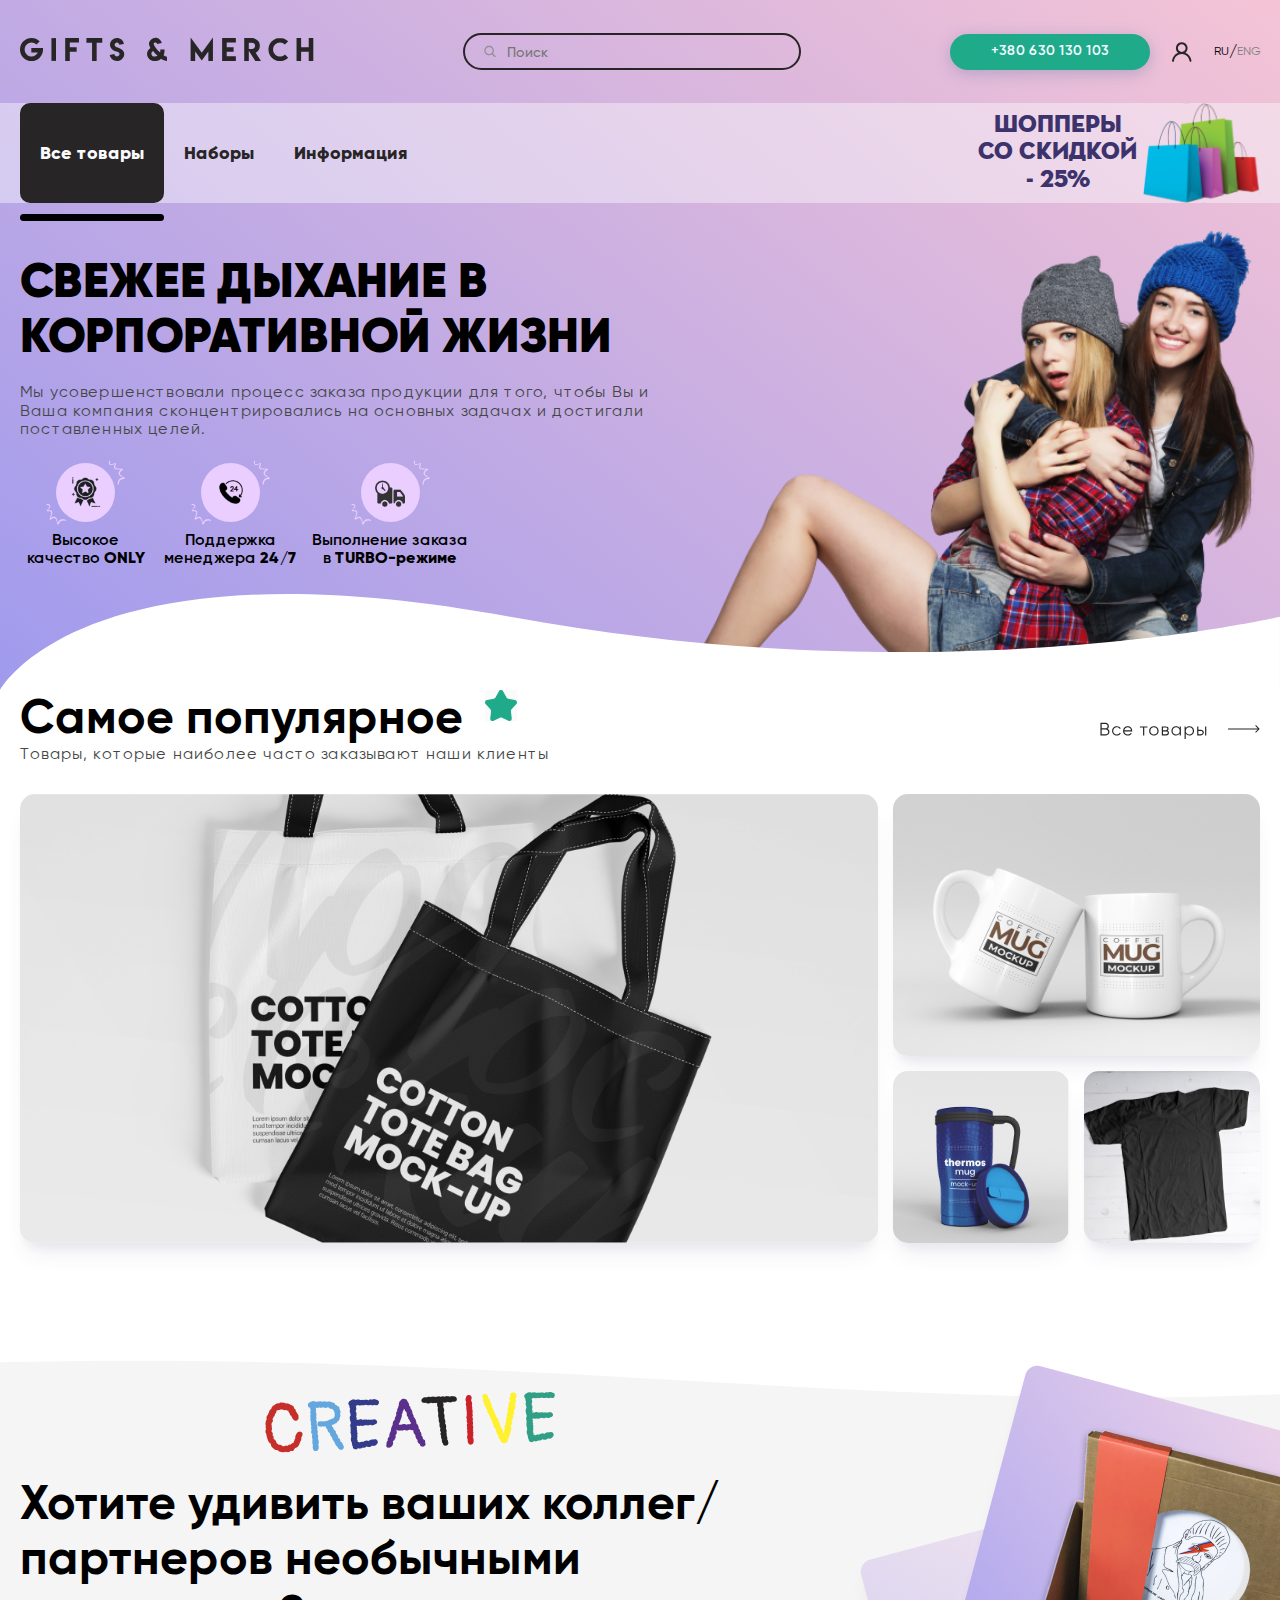
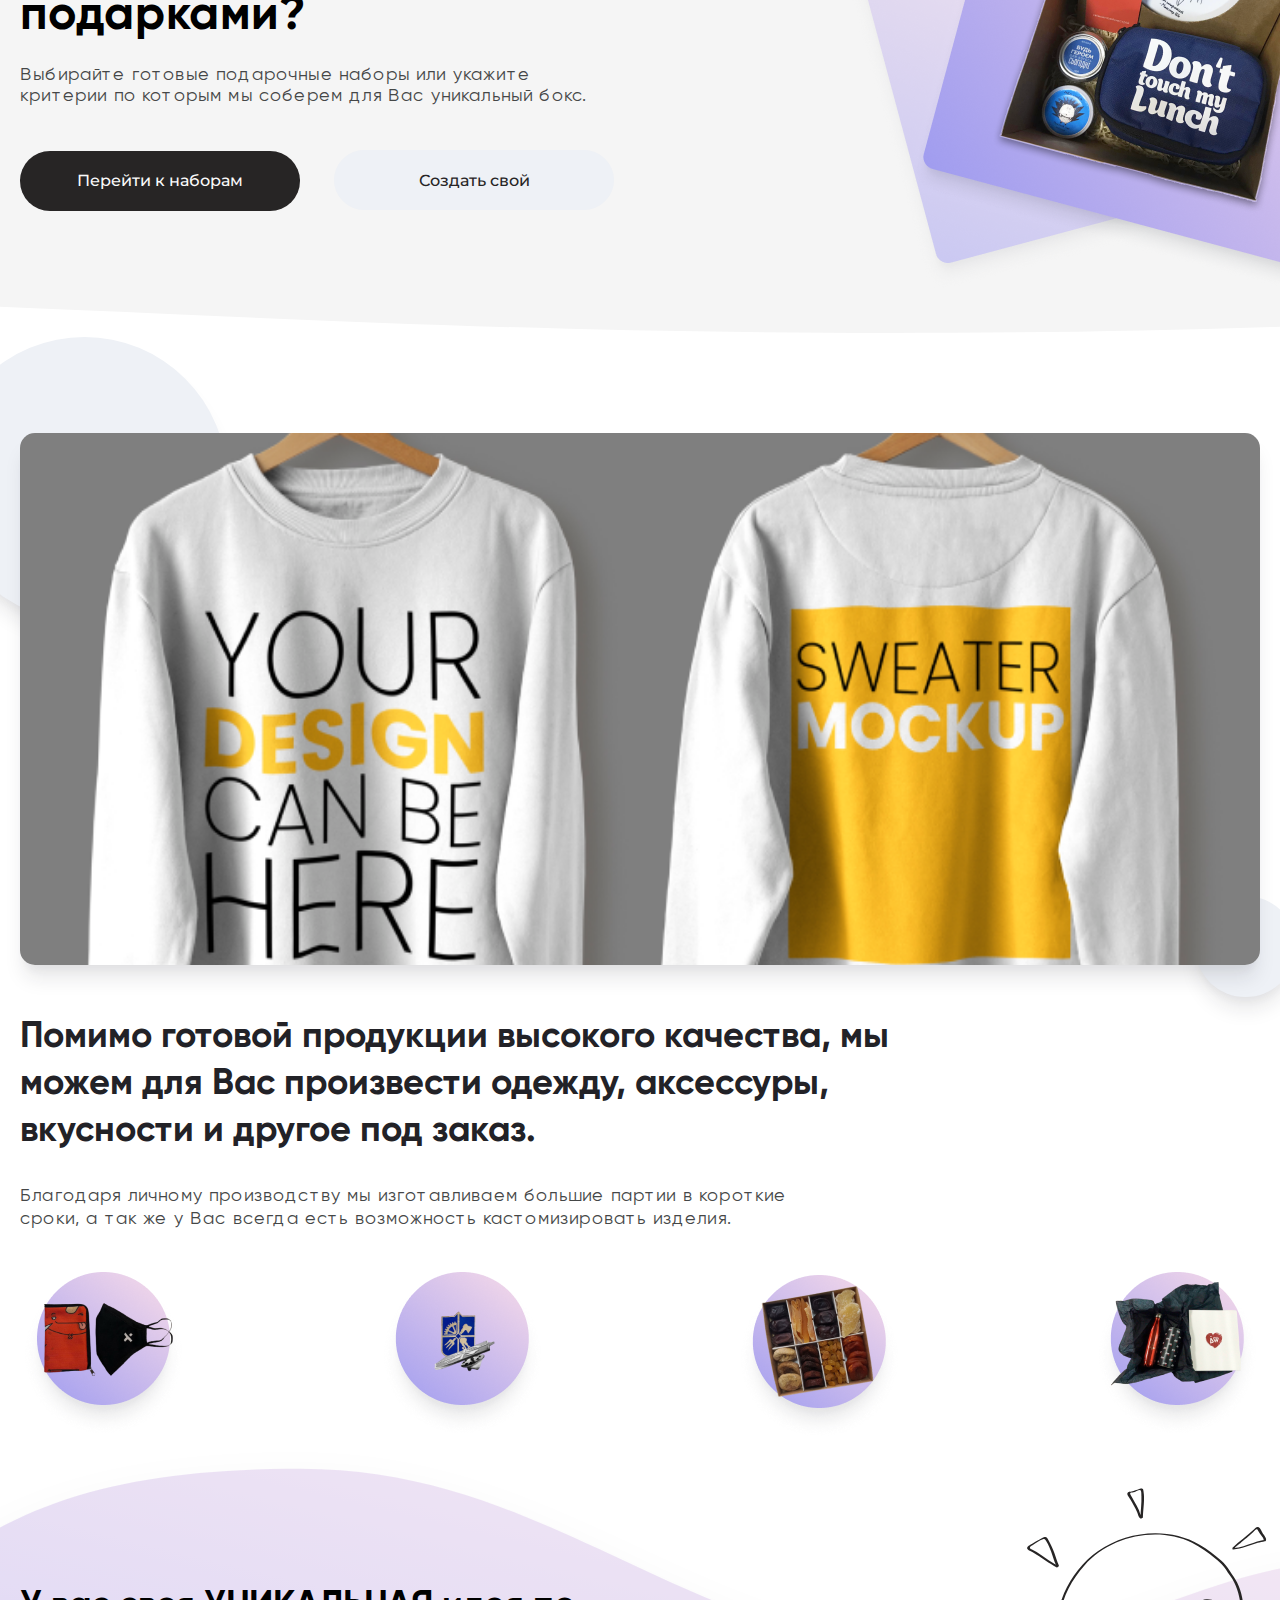
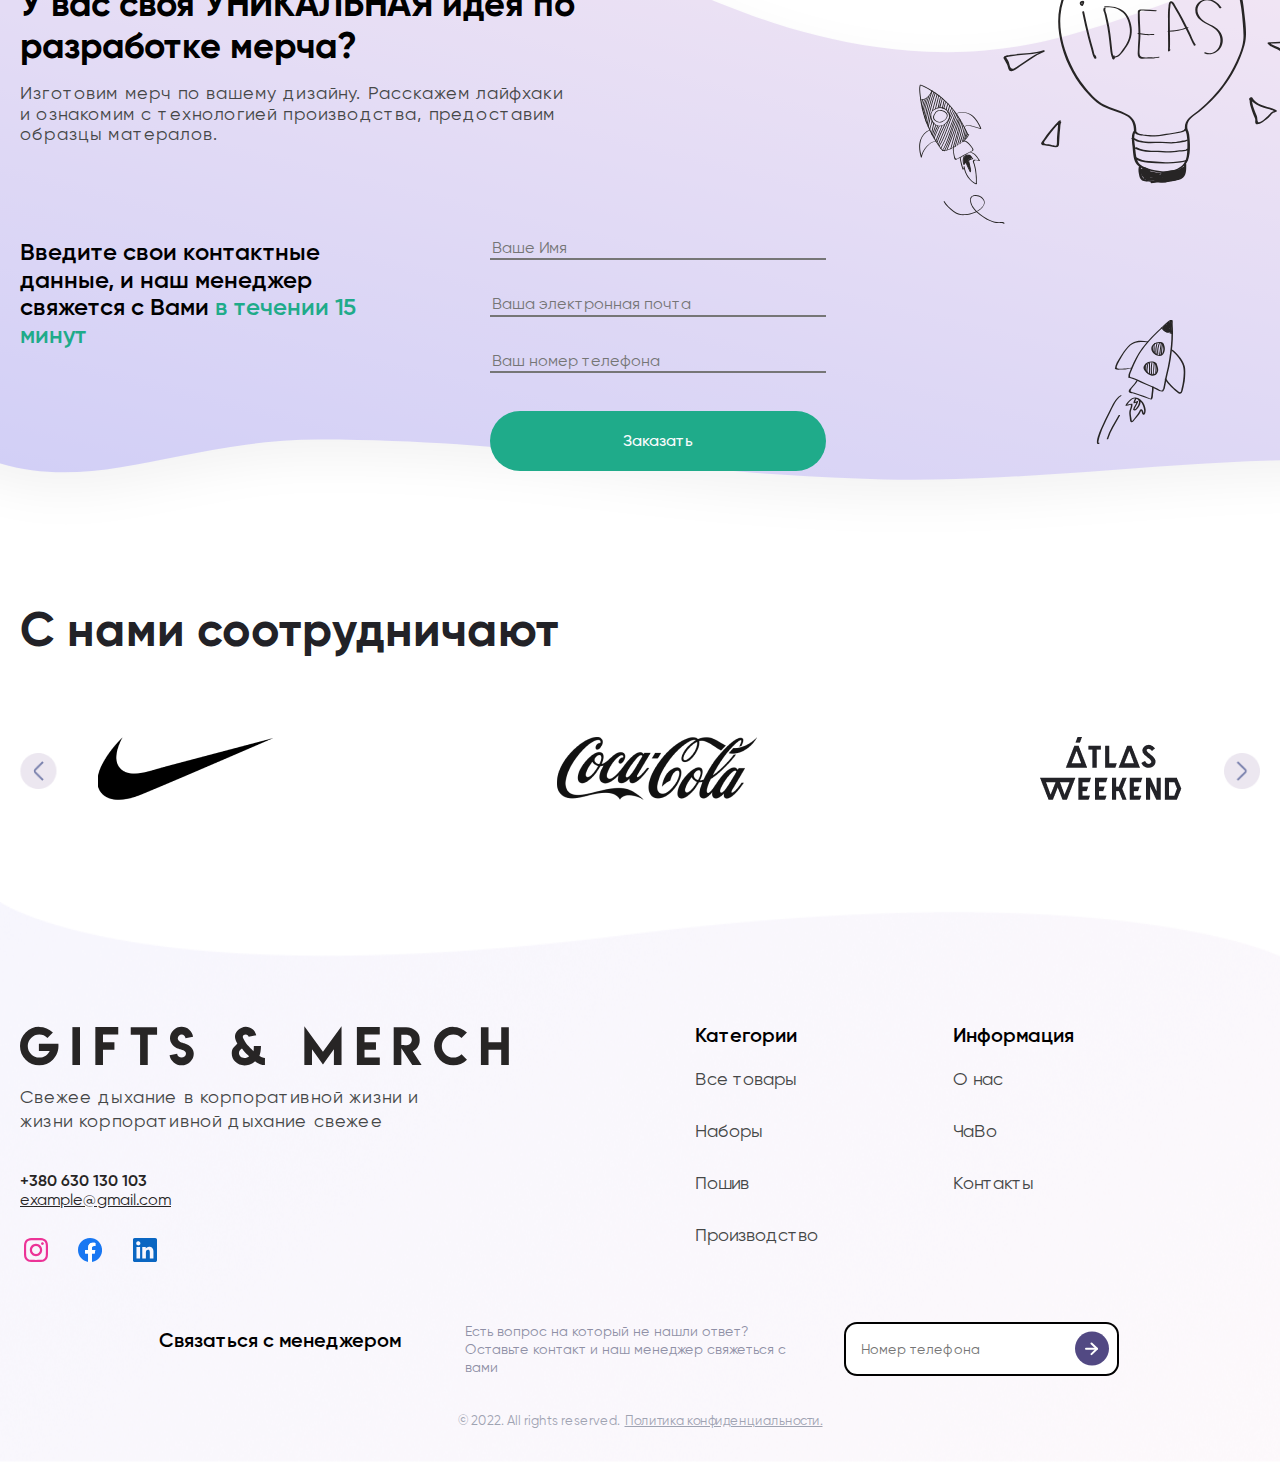
==== index.html @ a80c86fd "ended html/css" ====
<!DOCTYPE html>
<html lang="ru">
<head>
  <meta charset="UTF-8">
  <meta name="viewport" content="width=device-width, initial-scale=1.0">
  <title>Gifts & Merch</title>
  <link rel="stylesheet" href="./css/vendor/normalize.css">
  <link rel="stylesheet" href="./css/fonts.css">
  <link rel="stylesheet" href="./css/main.css">
</head>
<body>

  <header class="main-header main-header--higher">

    <div class="main-header__menu menu main-container">

      <a class="menu__logo" href="index.html">
        <picture>
          <source srcset="./images/logo/logo1000px.svg" media="(max-width:1500px)">
          <img src="./images/logo/logo.svg" alt="логотип нашего магазина">
        </picture>
      </a>

      <input class="menu__search-bar" type="text" placeholder="Поиск">



      <a class="menu__phone-number" href="tel:+380630130103">+380 630 130 103</a>

      <button class="menu__btn menu__btn--profile" type="button">
        <img src="./images/icons/user.svg" alt="иконка входа в личный кабинет">
      </button>

      <div class="menu__lang">
        <button class="menu__btn menu__btn--active" type="button">RU</button>
        <span>/</span>
        <button class="menu__btn" type="button">ENG</button>
      </div>

      <button class="menu__burger" id="open-burger" type="button"></button>

    </div>


    <div class="main-header__string  string">

      <div class="string__content main-container ">

        <nav class="main-header__nav ">
          <ul class="main-header__nav-list nav-list">
            <li><a class="nav-list__link">Все товары</a></li>
            <li><a class="nav-list__link" href="sets.html">Наборы</a></li>
            <li><a class="nav-list__link" href="information.html">Информация</a></li>
          </ul>
        </nav>

        <p class="main-header__sale">шопперы со скидкой - 25%</p>

      </div>

    </div>

    <div class="main-container intro ">

      <section class="intro__section">
        <h1 class="intro__title intro__title--big-margin">Свежее дыхание в корпоративной жизни</h1>

        <p class="intro__sub-title">Мы усовершенствовали процесс заказа продукции для того, чтобы Вы и Ваша компания сконцентрировались на основных задачах и достигали поставленных целей.</p>
      </section>

      <ul class="intro__preferences-list">

        <li class="intro__preferences-item">

          <div class="intro__preferences-img"><img src="/images/icons/quality.png" alt=""></div>

          <p class="intro__preferences-text">Высокое качество <b>ONLY</b></p>

        </li>

        <li class="intro__preferences-item">

          <div class="intro__preferences-img"><img src="/images/icons/24hours.png" alt=""></div>

          <p class="intro__preferences-text">Поддержка менеджера <b>24/7</b></p>

        </li>

        <li class="intro__preferences-item">

          <div class="intro__preferences-img"><img src="/images/icons/delivery.png" alt=""></div>

          <p class="intro__preferences-text">Выполнение заказа в <b>TURBO-режиме</b></p>

        </li>

      </ul>

    </div>

    <img class="intro-content__image1 intro-content__image1--right" src="/images/main_img/descktop-index-girls.svg" alt="">

    <img src="/images/backgrounds/wave.svg" alt="" class="intro__wave intro__wave--higher">



  </header>

  <main class="main">

    <div class="main-container side-cart">
      <div class="side-cart__container">
        <button class="side-cart__btn" type="button" aria-label="Открыть корзину">
          <span class="side-cart__bg"></span>
          <span class="side-cart__count">3</span>
        </button>
        <span class="side-cart__sum">$375</span>
      </div>
    </div>

    <section class="main-container main__cards cards cards--index">

      <a class="cards__link" href="sets.html"><img src="/images/backgrounds/btndesctop-arrow-index.svg" alt=""></a>
      <h2 class="cards__subtitle cards__subtitle--star">Самое популярное</h2>
      <p class="cards__text intro__sub-title">Товары, которые наиболее часто заказывают наши клиенты</p>

      <ul class="cards__popular popular">

        <li class="popular__item ">

          <a href="sets.html"><img class="popular__img" src="/images/main_img/shopper-card-index.png" alt=""></a>

        </li>

        <li class="popular__item ">

          <a href="sets.html"><img class="popular__img" src="/images/main_img/mug-card-index.png" alt=""></a>

        </li>

        <li class="popular__item ">

          <a href="sets.html"><img class="popular__img" src="/images/main_img/thermos-card-index.png" alt=""></a>

        </li>

        <li class="popular__item ">

          <a href="sets.html"><img class="popular__img" src="/images/main_img/t-shirt-card-index.png" alt=""></a>

        </li>

      </ul>

    </section>


    <div class="main__form-block ">
      <div class="main-container form-block">
        <div class="form-block__contact-us">

          <img class="form-block__title" src="/images/main_img/Pangolin.png" alt="">
          <h2 class="form-block__subtitle">Хотите удивить ваших коллег/партнеров необычными подарками?</h2>
          <p class="form-block__text">Выбирайте готовые подарочные наборы или укажите критерии по которым мы соберем для Вас уникальный бокс.</p>

          <div class="form-block__btns">
            <a href="sets.html" class="form-block__btn form-block__btn--black" type="button">Перейти к наборам</a>
            <a href="sets.html" class="form-block__btn form-block__btn--white" type="button">Создать свой</a>
          </div>

        </div>

        <div class="form-block__picture">

          <picture class="form-block__img form-block__img--less-top">

            <source srcset="/images/main_img/Photo768px.png" media="(max-width:767px)">
            <source srcset="/images/main_img/Photo1000px.png" media="(max-width:999px)">
            <source srcset="/images/main_img/Photo1500px.png" media="(max-width:1499px)">
            <img src="/images/main_img/Photodesctop.png" alt="">

          </picture>

        </div>
      </div>
    </div>

    <div class="main-container main__options options">

      <div class="options__img-container">
      </div>

      <section class="options__section">

        <h3 class="options__title">Помимо готовой продукции высокого качества, мы можем для Вас произвести одежду, аксессуры, вкусности и другое под заказ.</h3>
        <p class="options__text">Благодаря личному производству мы изготавливаем большие партии в короткие сроки, а так же у Вас всегда есть возможность кастомизировать изделия.</p>

        <ul class="options__list">

          <li class="options__item"><img src="/images/main_img/1sticker-1.png" alt=""></li>
          <li class="options__item"><img src="/images/main_img/2sticker-2.png" alt=""></li>
          <li class="options__item"><img src="/images/main_img/3sticker-3.png" alt=""></li>
          <li class="options__item"><img src="/images/main_img/4sticker-4.png" alt=""></li>

        </ul>

      </section>

    </div>

    <div class="main__form-block main__form-block--gradient">

      <div class="main-container form-block form-block--no-padding">

        <img class="from-block__decor-img from-block__bulb" src="/images/main_img/lamp.svg" alt="">
        <img class="from-block__decor-img from-block__rocket1" src="/images/main_img/rocket 1.svg" alt="">
        <img class="from-block__decor-img from-block__rocket2" src="/images/main_img/rocket 2.svg" alt="">
        <img class="from-block__decor-img from-block__spiral" src="/images/main_img/curve.svg" alt="">

        <div class="form-block__contact-us form-block__contact-us--margin-top">

          <h2 class="form-block__subtitle form-block__subtitle--less-fontsize">У вас своя <span>уникальная</span> идея по разработке мерча?</h2>
          <p class="form-block__text form-block__text--less-margin">Изготовим мерч по вашему дизайну. Расскажем лайфхаки и ознакомим с технологией производства, предоставим образцы матералов.</p>

          <form class="form-block__form form form--more-margin" action="" method="post">

            <p class="form__text form__text--width">Введите свои контактные данные, и наш менеджер свяжется с Вами <span class="form__text--green">в течении 15 минут</span></p>

            <div class="form__data form__data--inline">

              <input class="form__input" type="text" placeholder="Ваше Имя">
              <input class="form__input" type="text" placeholder="Ваша электронная почта">
              <input class="form__input" type="text" placeholder="Ваш номер телефона">
              <button class="form__btn form__btn--min-width" type="submit">Заказать</button>

            </div>
          </form>
        </div>
      </div>
    </div>

    <section class="main-container main__brands-section brands-section">

      <h3 class="brands-section__title">С нами соотрудничают</h3>

      <div class="brands-section__block">

        <button class="brands-section__btn" type="button"></button>
        <ul class="brands-section__list">
          <li class="brands-section__item"><img src="/images/logo/Logo_NIKE 1.png" alt=""></li>
          <li class="brands-section__item"><img src="/images/logo/Coca-Cola_logo 1.png" alt=""></li>
          <li class="brands-section__item"><img src="/images/logo/Group 6.png" alt=""></li>
          <li class="brands-section__item"><img src="/images/logo/logo-full-01-1 1.png" alt=""></li>
          <li class="brands-section__item"><img src="/images/logo/logo-white 1.png" alt=""></li>
        </ul>
        <button class="brands-section__btn" type="button"></button>
      </div>
    </section>


  </main>

  <footer class="footer footer--small-margin">

    <div class="main-container footer__main-container">

      <div class="footer__contact">
        <div class="footer-logo">
          <picture class="footer__contact-logo">
            <source srcset="/images/logo/logo-footer320px.svg" media="(max-width:479px)">
            <source srcset="/images/logo/logo-footer768px.svg" media="(max-width:999px)">

            <img src="/images/logo/logo.svg" alt="">
          </picture>

          <p class="footer__contact-text">
            Свежее дыхание в корпоративной жизни и жизни корпоративной дыхание свежее
          </p>
        </div>

        <div class="footer__social">

          <p class="footer__social-contacts">
            <a class="footer__contact-tel" href="tel:+380630130103">+380 630 130 103</a>

            <a class="footer__contact-mail" href="mailto:example@gmail.com?subject=Вопрос&body=Привет">example@gmail.com</a>

          </p>

          <ul class="footer__contact-list">

            <li class="footer__contact-item "><a class="footer__contact-link footer__item--inst" href="#">instagramm</a>
            </li>

            <li class="footer__contact-item ">
              <a class="footer__contact-link footer__item--facebook" href="#">facebook</a>
            </li>

            <li class="footer__contact-item ">
              <a class="footer__contact-link footer__item--linkdn" href="#">linkendn</a>
            </li>

          </ul>

        </div>

      </div>


      <nav class="footer__categories">


        <h3 class="footer__title-nav">Категории</h3>

        <ul class="footer__list-nav">

          <li>
            <a class="footer__link-nav" href="index.html">Все товары</a>
          </li>

          <li>
            <a class="footer__link-nav" href="sets.html">Наборы</a>
          </li>

          <li>
            <a class="footer__link-nav" href="sets.html">Пошив</a>
          </li>

          <li>
            <a class="footer__link-nav" href="sets.html">Производство</a>
          </li>

        </ul>

      </nav>

      <nav class="footer__info">

        <h3 class="footer__title-nav">Информация</h3>

        <ul class="footer__list-nav">

          <li>
            <a class="footer__link-nav" href="information.html">О нас</a>
          </li>

          <li>
            <a class="footer__link-nav" href="information.html#faq">ЧаВо</a>
          </li>

          <li>
            <a class="footer__link-nav" href="information.html#contacts">Контакты</a>
          </li>

        </ul>

      </nav>

      <section class="footer__manager">

        <h3 class="footer__title-nav">Связаться с менеджером</h3>

        <p class="footer__manager-text">Есть вопрос на который не нашли ответ? Оставьте контакт и наш менеджер свяжеться с вами</p>

        <div class="footer__manager-tel">
          <input class="footer__manager-input" type="tel" placeholder="Номер телефона">
          <button class="footer__manager-send" type="submit" value=""></button>
        </div>

      </section>

    </div>

    <div class="main-container footer__politic">
      <p class="footer__politic-text">© 2022. All rights reserved.</p>
      <a class="footer__politic-link" href="">Политика конфиденциальности.</a>
    </div>

  </footer>

  <div class="burger--headen" id="burger-modal">
    <div class="burger__block">
      <div class="burger__header">

        <div class="burger__lang">
          <button class="burger__btn burger__btn--active" type="button">RU</button>
          <span>/</span>
          <button class="burger__btn" type="button">ENG</button>
        </div>

        <button class="burger__btn burger__btn--profile" type="button">
          <img src="./images/icons/user.svg" alt="иконка входа в личный кабинет">
        </button>

        <button class="burger__btn burger__btn--close" type="button" id="close-burger">
          <img src="/images/icons/burger-close.svg" alt="">
        </button>

      </div>


      <ul class="burger__nav-list">
        <li><a class="burger__link">Все товары</a></li>
        <li><a class="burger__link" href="sets.html">Наборы</a></li>
        <li><a class="burger__link" href="information.html">Информация</a></li>
      </ul>


      <div class="burger__contacts">

        <a class="burger__contact-mail" href="mailto:example@gmail.com?subject=Вопрос&body=Привет">example@gmail.com</a>

        <a class="burger__phone-number" href="tel:+380630130103">+380 630 130 103</a>

        <ul class="burger__contact-list">

          <li class="burger__contact-item "><a class="burger__contact-link footer__item--inst" href="#">instagramm</a>
          </li>

          <li class="burger__contact-item ">
            <a class="burger__contact-link footer__item--facebook" href="#">facebook</a>
          </li>

          <li class="burger__contact-item ">
            <a class="burger__contact-link footer__item--linkdn" href="#">linkendn</a>
          </li>

        </ul>
      </div>
    </div>
  </div>

  <div class="card-modal--headen" id="card-modal">

    <div class="card-modal__box">

      <button class="burger__btn card-modal__btn--close" type="button" id="close-card-modal">
        <img src="/images/icons/modal-close.svg" alt="">
      </button>


      <div class="card-modal__main-container">

        <div class="card-modal__images">
          <div class="card-modal__main-img">
            <button class="card-modal__slider --prew" type="button"><img src="/images/icons/next.png" alt=""></button>

            <button class="card-modal__slider --next" type="button"><img src="/images/icons/next.png" alt=""></button>

            <img class="card-modal__big-img" src="/images/main_img/set1.jpg" alt="">
          </div>

          <img class="card-modal__mini-img" src="/images/main_img/set2.jpg" alt="">
          <img class="card-modal__mini-img" src="/images/main_img/set3.jpg" alt="">
          <img class="card-modal__mini-img" src="/images/main_img/set4.jpg" alt="">
        </div>

        <section class="card-modal__info-section">
          <h2 class="card-modal__name">EL003 Elleven Checkpoint-Friendly Compu-Backpack</h2>
          <div class="card-modal__settings">
            <ul class="card-modal__color-list">
              <li class="card-modal__color-item"></li>
              <li class="card-modal__color-item"></li>
              <li class="card-modal__color-item"></li>
            </ul>

            <p class="card-modal__price">Цена $76.43</p>
          </div>
          <p class="card-modal__bio">Lorem ipsum dolor sit amet consectetur adipisicing elit. Iste adipisci provident non, a, quis ipsa laboriosam aliquid labore, ex aut error officiis veniam? Atque voluptas tempore laboriosam, sit voluptates voluptatem!</p>
          <h3 class="card-modal__table-name">Характеристики</h3>
          <table class="card-modal__table">
            <tbody>
              <tr class="card-modal__string">
                <th>Материал</th>
                <td>100% хлопок</td>
              </tr>
              <tr class="card-modal__string">
                <th>Нанесение</th>
                <td>вышивка, термопечать</td>
              </tr>
              <tr class="card-modal__string">
                <th>Торговая марка</th>
                <td>Bears</td>
              </tr>
              <tr class="card-modal__string">
                <th>Плотность, г/м</th>
                <td>150</td>
              </tr>
            </tbody>
          </table>

          <button class="card-modal__btn" type="button">Заказать</button>
        </section>

      </div>
    </div>
  </div>

  <div class="basket-modal--headen">

    <div class="basket-modal__box">

      <button class="burger__btn card-modal__btn--close" type="button">
        <img src="/images/icons/modal-close.svg" alt="">
      </button>

      <div class="basket-modal__content">

        <section class="basket-modal__form">
          <h2 class="basket-modal__form-name basket-modal__title">Оформить заказ</h2>
          <p class="basket-modal__form-text">Введите свои контактные данные, и наш менеджер свяжется с Вами в течении 1 часа</p>

          <form class="basket-modal__main-form">
            <input class="basket-modal__input" type="text" placeholder="Ваше имя">
            <input class="basket-modal__input" type="email" placeholder="E-mail">
            <input class="basket-modal__input" type="tel" placeholder="Телефон для связи">
            <button class="basket-modal__btn" type="button">Заказать</button>
            <p class="basket-modal__politic">Нажимая "Заказать", Вы даете согласие на обработку Ваших персональных данных</p>
          </form>
        </section>

        <section class="basket-modal__basket">
          <h2 class="basket-modal__basket-name basket-modal__title">Корзина</h2>
          <ul class="basket-modal__basket-list">
            <li class="basket-modal__basket-ellement basket-ellement">
              <img class="basket-ellement__main-img" src="/images/main_img/set1.jpg" alt="">
              <div class="basket-ellement__name-block">
                <p class="basket-ellement__name">EL003 Elleven Checkpoint-Friendly Compu-Backpack</p>
                <div class="basket-ellement__colors">
                  <p class="basket-ellement__color">Цвет</p>
                  <p class="basket-ellement__color-circle">green</p>
                </div>
              </div>
              <div class="basket-ellement__quantity">
                <p class="basket-ellement__text">Кол-во</p>
                <button class="basket-ellement__button-quntity">-</button>
                <span class="basket-ellement__show-quntity">5</span>
                <button class="basket-ellement__button-quntity">+</button>
              </div>
              <p class="basket-ellement__price">76$</p>
              <button class="basket-ellement__close" type="button"><img src="/images/icons/modal-close.svg" alt=""></button>
            </li>
          </ul>

          <div class="basket-modal__result">
            <p class="basket-modal__number">Заказ № 110293</p>
            <p class="basket-modal__total-price">Всего: $235.80</p>
          </div>

        </section>



      </div>

    </div>
  </div>
  <script src="/js/script.js"></script>
</body>
</html>
---- css/fonts.css ----
@font-face {
  font-family: Gilroy;
  font-style: normal;
  font-weight: 800;
  src: url('../fonts/gilroy/Gilroy-ExtraBold.eot');
  src:
    local('Gilroy ExtraBold'),
    local('Gilroy-ExtraBold'),
    url('../fonts/gilroy/Gilroy-ExtraBold.eot?#iefix') format('embedded-opentype'),
    url('../fonts/gilroy/Gilroy-ExtraBold.woff') format('woff'),
    url('../fonts/gilroy/Gilroy-ExtraBold.ttf') format('truetype');
}

@font-face {
  font-family: Gilroy;
  font-style: normal;
  font-weight: 900;
  src: url('../fonts/gilroy/Gilroy-Heavy.eot');
  src:
    local('Gilroy Heavy'),
    local('Gilroy-Heavy'),
    url('../fonts/gilroy/') format('embedded-opentype'),
    url('../fonts/gilroy/Gilroy-Heavy.woff') format('woff'),
    url('../fonts/gilroy/Gilroy-Heavy.ttf') format('truetype');
}

@font-face {
  font-family: Gilroy;
  font-style: italic;
  font-weight: 300;
  src: url('../fonts/gilroy/Gilroy-LightItalic.eot');
  src:
    local('Gilroy Light Italic'),
    local('Gilroy-LightItalic'),
    url('../fonts/gilroy/Gilroy-LightItalic.eot?#iefix') format('embedded-opentype'),
    url('../fonts/gilroy/Gilroy-LightItalic.woff') format('woff'),
    url('../fonts/gilroy/Gilroy-LightItalic.ttf') format('truetype');
}

@font-face {
  font-family: Gilroy;
  font-style: italic;
  font-weight: 100;
  src: url('../fonts/gilroy/Gilroy-ThinItalic.eot');
  src:
    local('Gilroy Thin Italic'),
    local('Gilroy-ThinItalic'),
    url('../fonts/gilroy/Gilroy-ThinItalic.eot?#iefix') format('embedded-opentype'),
    url('../fonts/gilroy/Gilroy-ThinItalic.woff') format('woff'),
    url('../fonts/gilroy/Gilroy-ThinItalic.ttf') format('truetype');
}

@font-face {
  font-family: Gilroy;
  font-style: italic;
  font-weight: 900;
  src: url('../fonts/gilroy/Gilroy-BlackItalic.eot');
  src:
    local('Gilroy Black Italic'),
    local('Gilroy-BlackItalic'),
    url('../fonts/gilroy/Gilroy-BlackItalic.eot?#iefix') format('embedded-opentype'),
    url('../fonts/gilroy/Gilroy-BlackItalic.woff') format('woff'),
    url('../fonts/gilroy/Gilroy-BlackItalic.ttf') format('truetype');
}

@font-face {
  font-family: Gilroy;
  font-style: italic;
  font-weight: bold;
  src: url('../fonts/gilroy/Gilroy-BoldItalic.eot');
  src:
    local('Gilroy Bold Italic'),
    local('Gilroy-BoldItalic'),
    url('../fonts/gilroy/Gilroy-BoldItalic.eot?#iefix') format('embedded-opentype'),
    url('../fonts/gilroy/Gilroy-BoldItalic.woff') format('woff'),
    url('../fonts/gilroy/Gilroy-BoldItalic.ttf') format('truetype');
}

@font-face {
  font-family: Gilroy;
  font-style: normal;
  font-weight: 600;
  src: url('../fonts/gilroy/Gilroy-SemiBold.eot');
  src:
    local('Gilroy SemiBold'),
    local('Gilroy-SemiBold'),
    url('../fonts/gilroy/Gilroy-SemiBold.eot?#iefix') format('embedded-opentype'),
    url('../fonts/gilroy/Gilroy-SemiBold.woff') format('woff'),
    url('../fonts/gilroy/Gilroy-SemiBold.ttf') format('truetype');
}

@font-face {
  font-family: Gilroy;
  font-style: italic;
  font-weight: 200;
  src: url('../fonts/gilroy/Gilroy-UltraLightItalic.eot');
  src:
    local('Gilroy UltraLight Italic'),
    local('Gilroy-UltraLightItalic'),
    url('../fonts/gilroy/Gilroy-UltraLightItalic.eot?#iefix') format('embedded-opentype'),
    url('../fonts/gilroy/Gilroy-UltraLightItalic.woff') format('woff'),
    url('../fonts/gilroy/Gilroy-UltraLightItalic.ttf') format('truetype');
}

@font-face {
  font-family: Gilroy;
  font-style: italic;
  font-weight: 600;
  src: url('../fonts/gilroy/Gilroy-SemiBoldItalic.eot');
  src:
    local('Gilroy SemiBold Italic'),
    local('Gilroy-SemiBoldItalic'),
    url('../fonts/gilroy/Gilroy-SemiBoldItalic.eot?#iefix') format('embedded-opentype'),
    url('../fonts/gilroy/Gilroy-SemiBoldItalic.woff') format('woff'),
    url('../fonts/gilroy/Gilroy-SemiBoldItalic.ttf') format('truetype');
}

@font-face {
  font-family: Gilroy;
  font-style: normal;
  font-weight: 300;
  src: url('../fonts/gilroy/Gilroy-Light.eot');
  src:
    local('Gilroy Light'),
    local('Gilroy-Light'),
    url('../fonts/gilroy/Gilroy-Light.eot?#iefix') format('embedded-opentype'),
    url('../fonts/gilroy/Gilroy-Light.woff') format('woff'),
    url('../fonts/gilroy/Gilroy-Light.ttf') format('truetype');
}

@font-face {
  font-family: Gilroy;
  font-style: italic;
  font-weight: 500;
  src: url('../fonts/gilroy/Gilroy-MediumItalic.eot');
  src:
    local('Gilroy Medium Italic'),
    local('Gilroy-MediumItalic'),
    url('../fonts/gilroy/Gilroy-MediumItalic.eot?#iefix') format('embedded-opentype'),
    url('../fonts/gilroy/Gilroy-MediumItalic.woff') format('woff'),
    url('../fonts/gilroy/Gilroy-MediumItalic.ttf') format('truetype');
}

@font-face {
  font-family: Gilroy;
  font-style: italic;
  font-weight: 800;
  src: url('../fonts/gilroy/Gilroy-ExtraBoldItalic.eot');
  src:
    local('Gilroy ExtraBold Italic'),
    local('Gilroy-ExtraBoldItalic'),
    url('../fonts/gilroy/Gilroy-ExtraBoldItalic.eot?#iefix') format('embedded-opentype'),
    url('../fonts/gilroy/Gilroy-ExtraBoldItalic.woff') format('woff'),
    url('../fonts/gilroy/Gilroy-ExtraBoldItalic.ttf') format('truetype');
}

@font-face {
  font-family: Gilroy;
  font-style: normal;
  font-weight: normal;
  src: url('../fonts/gilroy/Gilroy-Regular.eot');
  src:
    local('Gilroy Regular'),
    local('Gilroy-Regular'),
    url('../fonts/gilroy/Gilroy-Regular.eot?#iefix') format('embedded-opentype'),
    url('../fonts/gilroy/Gilroy-Regular.woff') format('woff'),
    url('../fonts/gilroy/Gilroy-Regular.ttf') format('truetype');
}

@font-face {
  font-family: Gilroy;
  font-style: italic;
  font-weight: 900;
  src: url('../fonts/gilroy/Gilroy-HeavyItalic.eot');
  src:
    local('Gilroy Heavy Italic'),
    local('Gilroy-HeavyItalic'),
    url('../fonts/gilroy/Gilroy-HeavyItalic.eot?#iefix') format('embedded-opentype'),
    url('../fonts/gilroy/Gilroy-HeavyItalic.woff') format('woff'),
    url('../fonts/gilroy/Gilroy-HeavyItalic.ttf') format('truetype');
}

@font-face {
  font-family: Gilroy;
  font-style: normal;
  font-weight: 500;
  src: url('../fonts/gilroy/Gilroy-Medium.eot');
  src:
    local('Gilroy Medium'),
    local('Gilroy-Medium'),
    url('../fonts/gilroy/Gilroy-Medium.eot?#iefix') format('embedded-opentype'),
    url('../fonts/gilroy/Gilroy-Medium.woff') format('woff'),
    url('../fonts/gilroy/Gilroy-Medium.ttf') format('truetype');
}

@font-face {
  font-family: Gilroy;
  font-style: italic;
  font-weight: normal;
  src: url('../fonts/gilroy/Gilroy-RegularItalic.eot');
  src:
    local('Gilroy Regular Italic'),
    local('Gilroy-RegularItalic'),
    url('../fonts/gilroy/Gilroy-RegularItalic.eot?#iefix') format('embedded-opentype'),
    url('../fonts/gilroy/Gilroy-RegularItalic.woff') format('woff'),
    url('../fonts/gilroy/Gilroy-RegularItalic.ttf') format('truetype');
}

@font-face {
  font-family: Gilroy;
  font-style: normal;
  font-weight: 200;
  src: url('../fonts/gilroy/Gilroy-UltraLight.eot');
  src:
    local('Gilroy UltraLight'),
    local('Gilroy-UltraLight'),
    url('../fonts/gilroy/Gilroy-UltraLight.eot?#iefix') format('embedded-opentype'),
    url('../fonts/gilroy/Gilroy-UltraLight.woff') format('woff'),
    url('../fonts/gilroy/Gilroy-UltraLight.ttf') format('truetype');
}

@font-face {
  font-family: Gilroy;
  font-style: normal;
  font-weight: bold;
  src: url('../fonts/gilroy/Gilroy-Bold.eot');
  src:
    local('Gilroy Bold'),
    local('Gilroy-Bold'),
    url('../fonts/gilroy/Gilroy-Bold.eot?#iefix') format('embedded-opentype'),
    url('../fonts/gilroy/Gilroy-Bold.woff') format('woff'),
    url('../fonts/gilroy/Gilroy-Bold.ttf') format('truetype');
}

@font-face {
  font-family: Gilroy;
  font-style: normal;
  font-weight: 100;
  src: url('../fonts/gilroy/Gilroy-Thin.eot');
  src:
    local('Gilroy Thin'),
    local('Gilroy-Thin'),
    url('../fonts/gilroy/Gilroy-Thin.eot?#iefix') format('embedded-opentype'),
    url('../fonts/gilroy/Gilroy-Thin.woff') format('woff'),
    url('../fonts/gilroy/Gilroy-Thin.ttf') format('truetype');
}

@font-face {
  font-family: Gilroy;
  font-style: normal;
  font-weight: 900;
  src: url('../fonts/gilroy/Gilroy-Black.eot');
  src:
    local('Gilroy Black'),
    local('Gilroy-Black'),
    url('../fonts/gilroy/Gilroy-Black.eot?#iefix') format('embedded-opentype'),
    url('../fonts/gilroy/Gilroy-Black.woff') format('woff'),
    url('../fonts/gilroy/Gilroy-Black.ttf') format('truetype');
}

/* montserrat-regular - cyrillic_latin */
@font-face {
  font-display: swap; /* Check https://developer.mozilla.org/en-US/docs/Web/CSS/@font-face/font-display for other options. */
  font-family: Montserrat;
  font-style: normal;
  font-weight: 400;
  src:
    url('../fonts/montserrat/montserrat-v26-cyrillic_latin-regular.woff2') format('woff2'),
    /* Chrome 36+, Opera 23+, Firefox 39+, Safari 12+, iOS 10+ */
      url('../fonts/montserrat/montserrat-v26-cyrillic_latin-regular.ttf') format('truetype'); /* Chrome 4+, Firefox 3.5+, IE 9+, Safari 3.1+, iOS 4.2+, Android Browser 2.2+ */
}

/* montserrat-500 - cyrillic_latin */
@font-face {
  font-display: swap; /* Check https://developer.mozilla.org/en-US/docs/Web/CSS/@font-face/font-display for other options. */
  font-family: Montserrat;
  font-style: normal;
  font-weight: 500;
  src:
    url('../fonts/montserrat/montserrat-v26-cyrillic_latin-500.woff2') format('woff2'),
    /* Chrome 36+, Opera 23+, Firefox 39+, Safari 12+, iOS 10+ */
      url('../fonts/montserrat/montserrat-v26-cyrillic_latin-500.ttf') format('truetype'); /* Chrome 4+, Firefox 3.5+, IE 9+, Safari 3.1+, iOS 4.2+, Android Browser 2.2+ */
}

@font-face {
  font-family: 'Neutraface Display';
  font-style: normal;
  font-weight: 900;
  src:
    local('Neutraface Display Titling'),
    local('Neutraface-Display-Titling'),
    url('../fonts/NeutrafaceDisplayTitling/NeutrafaceDisplayTitling.woff') format('woff');
}
---- css/main.css ----
*,
::before,
::after {
  box-sizing: border-box;
}

body {
  font-family: Gilroy, sans-serif;
}

b {
  font-weight: 600;
}

.main-container {
  max-width: 1664px;
  margin: 0 auto;
  padding: 0 32px;
}

.main-header {
  position: relative;
  min-height: 851px;
  overflow-x: hidden;
  background-image: linear-gradient(39deg, #9796f0 -10.38%, #fbc7d4 107.56%);
}

.main-header--higher {
  min-height: 951px;
}

/* стили меню строки  хедера с логотипом и поисковиком main-header__menu */

.menu {
  z-index: 100;
  display: flex;
  align-items: center;
  min-height: 146px;
}

.menu__search-bar {
  width: 490px;
  height: 60px;
  margin-right: auto;
  margin-left: auto;
  padding-left: 69px;
  font-size: 16px;
  font-weight: 500;
  background-color: rgba(28 28 28 / 0);
  background-image: url('../images/icons/search.svg');
  background-position: 28px;
  background-repeat: no-repeat;
  border: 4px solid #272525;
  border-radius: 90px;
}

.menu__phone-number {
  display: flex;
  align-items: center;
  justify-content: center;
  width: 260px;
  height: 60px;
  font-size: 18px;
  font-weight: 600;
  text-decoration: none;
  color: aliceblue;
  background: #1fab8a;
  border-radius: 90px;
  box-shadow: 0 3.609px 15.037px 0 rgb(121 129 173 / 0.45);
}

.menu__btn {
  padding: 0;
  font-size: 18px;
  color: grey;
  cursor: not-allowed;
  background-color: rgb(28 28 28 / 0);
  border: none;
}

.menu__btn--profile {
  width: 40px;
  height: 40px;
  margin-right: 40px;
  margin-left: 40px;
}

.menu__lang {
  display: flex;
}

.menu__btn--active {
  font-weight: 600;
  color: rgb(0 0 0);
}

.menu__burger {
  display: none;
  width: 34px;
  height: 34px;
  cursor: pointer;
  background-color: rgb(28 28 28 / 0);
  background-image: url('/images/icons/barsburger.svg');
  background-repeat: no-repeat;
  border: none;
}

/* стили навигации по разделам main-header__nav */

.main-header__string {
  background-color: rgb(250 251 253 / 0.44);
}

.string__content {
  display: flex;
  justify-content: space-between;
}

.main-header__nav {
  display: flex;
}

.active-menu {
  height: 136px;
}

.nav-list {
  display: flex;
  list-style: none;
}

.main-header__nav-list {
  margin: 0;
  padding: 0;
}

.nav-list__link {
  display: flex;
  align-items: center;
  height: 100%;
  padding-right: 40px;
  padding-left: 40px;
  font-size: 18px;
  font-weight: 800;
  text-decoration: none;
  color: #272525;
}

.nav-list__link:not([href]) {
  position: relative;
  color: #fafbfd;
  background-color: #272525;
  border-radius: 10px;
}

.nav-list__link:not([href])::after {
  content: '';
  position: absolute;
  bottom: -18px;
  left: 0;
  display: block;
  width: 100%;
  height: 7px;
  background-color: #000;
  border-radius: 10px;
}

.main-header__sale {
  display: flex;
  align-items: center;
  height: 100px;
  margin: 0;
  padding-right: 120px;
  font-family: 'Neutraface Display', sans-serif;
  font-size: 38px;
  color: #3c336c;
  background-image: url('/images/icons/shopping-bags1500px.svg');
  background-position: right;
  background-repeat: no-repeat;
  background-size: 117.4px 100px;
}

/* стили контентной секции хедера */

.intro {
  position: relative;
  z-index: 3;
  display: flex;
  flex-direction: column;
}

.breadcrumbs__list {
  display: flex;
  margin-top: 17px;
  margin-bottom: 0;
  padding-top: 34px;
  padding-left: 0;
  list-style: none;
}

.breadcrumbs__link,
.breadcrumbs__link a {
  margin-right: 5px;
  font-size: 14px;
  text-decoration: none;
  color: #5c5b5f;
}

.breadcrumbs__link:not(:last-child)::after {
  content: '/';
}

.breadcrumbs__link--active a {
  color: #3c336c;
}

.intro__section {
  max-width: 635px;
}

.intro__title {
  margin: 0;
  margin-top: 20px;
  font-size: 48px;
  font-weight: 900;
  text-transform: uppercase;
}

.intro__title--big-margin {
  margin-top: 76px;
}

.intro__sub-title {
  margin: 0;
  margin-top: 20px;
  padding: 0;
  font-size: 18px;
  letter-spacing: 1.17px;
  color: #454747;
}

.intro__preferences-list {
  display: flex;
  justify-content: space-between;
  max-width: 638px;
  margin: 0;
  margin-top: 58px;
  padding: 0;
  list-style: none;
}

.intro__preferences-item {
  display: flex;
  flex-direction: column;
  align-items: center;
  max-width: 300px;
}

.intro__preferences-img {
  position: relative;
  display: flex;
  align-items: center;
  justify-content: center;
  width: 109px;
  height: 109px;
  background-color: #eaceff;
  border-radius: 100%;
}

.intro__preferences-img::before {
  content: '';
  position: absolute;
  top: -10px;
  left: -16px;
  width: calc(100% + 30px);
  height: calc(100% + 30px);
  background-image: url('/images/backgrounds/circle.svg');
  background-repeat: no-repeat;
  background-size: 100%;
}

.intro__preferences-text {
  max-width: 230px;
  min-height: 60px;
  margin: 0;
  margin-top: 9px;
  font-size: 21.845px;
  font-weight: 600;
  text-align: center;
}

.intro__preferences-text b {
  font-weight: 800;
}

.intro__btn-donebox {
  margin-top: 42px;
  padding: 18px 40px;
  font-family: Montserrat, sans-serif;
  font-size: 17px;
  font-weight: 500;
  color: #fafbfd;
  cursor: pointer;
  background-color: #3c336c;
  border: none;
  border-radius: 60px;
}

.intro__createbox {
  margin-left: 40px;
  font-size: 18px;
  font-weight: 500;
  text-decoration: none;
  color: #524983;
}

.intro-content__image1 {
  position: absolute;
  right: 230px;
  bottom: 0;
}

.intro-content__image1--right {
  right: 32px;
  width: 900px;
}

.intro-content__image2 {
  position: absolute;
  right: -39px;
  bottom: 0;
}

.intro__wave {
  position: absolute;
  bottom: 0;
  width: 100%;
  transform: scaleX(-1);
}

.intro__section--width {
  width: 747px;
  max-width: none;
}

.intro__list {
  display: flex;
  margin: 0;
  margin-top: 76px;
  padding: 0;
  list-style: none;
}

.intro__item:not(:last-child) {
  margin-right: 40px;
}

.intro__createbox--no-margin {
  margin: 0;
}

.intro-content__image1--info {
  right: -140px;
}

.side-cart {
  display: none;
  justify-content: end;
  width: 100%;
}

.side-cart.active {
  display: flex;
}

.side-cart__container {
  position: fixed;
  top: 80px;
  z-index: 1;
  margin-right: 15px;
}

.side-cart__btn {
  position: relative;
  width: 70px;
  height: 70px;
  padding: 0;
  cursor: pointer;
  border: none;
  border-radius: 50%;
}

.side-cart__btn::before {
  content: '';
  position: absolute;
  top: 50%;
  left: 50%;
  z-index: -1;
  width: 70px;
  height: 70px;
  background-color: #1fab8a;
  border-radius: 50%;
  opacity: 0.36;
  transform: translate(-50%, -50%);
  transition: 0.5s ease;
}

.side-cart__btn:hover::before {
  transform: translate(-50%, -50%) scale(1.43);
}

.side-cart__bg {
  display: block;
  width: 100%;
  height: 100%;
  background: #1fab8a url('../img/icons/side-cart.svg') no-repeat center;
  border-radius: 50%;
}

.side-cart__count {
  position: absolute;
  top: 0;
  right: 5px;
  min-width: 19px;
  min-height: 19px;
  padding: 0 5px;
  font-size: 13px;
  line-height: 19px;
  font-weight: 500;
  color: #272525;
  background-color: #fff;
  border-radius: 50%;
}

.side-cart__sum {
  position: absolute;
  display: flex;
  justify-content: center;
  width: 100%;
  margin-top: 12px;
  font-size: 17px;
  line-height: 17px;
  font-weight: 500;
  text-shadow:
    #fff9 1px 1px 1px,
    #fff9 -1px -1px 1px,
    #ffff 0 0 2px,
    #ffff 0 0 2px;
}

/* стили main-части страницы */

/* стили карточек товаров */
.cards--index {
  position: relative;
}

.cards__subtitle {
  margin-top: 0;
  margin-bottom: 0;
  font-size: 48px;
}

.cards__subtitle--star {
  max-width: 497px;
  background-image: url('/images/icons/star_desctop_index.svg');
  background-position: top right;
  background-repeat: no-repeat;
}

.cards__text {
  margin-top: 0;
}

.cards__link {
  position: absolute;
  top: 27px;
  right: 32px;
}

.popular {
  display: grid;
  width: 100%;
  margin: 0;
  margin-top: 30px;
  padding: 0;
  font-size: 0;
  list-style: none;
  grid-template-rows: calc(60% - 7.5px) calc(40% - 7.5px);
  grid-template-columns: calc(70% - 10px) calc(15% - 10px) calc(15% - 10px);
  gap: 15px;
}

.popular__item {
  border-radius: 15px;
  box-shadow:
    0 8.028px 8.028px -4.014px rgb(26 32 44 / 0.04),
    0 16.057px 22px -8px rgb(82 73 131 / 0.1);
}

.popular__item:nth-of-type(1) {
  grid-row: 1/3;
  grid-column: 1/2;
}

.popular__item:nth-of-type(2) {
  grid-row: 1/2;
  grid-column: 2/4;
}

.popular__item:nth-of-type(3) {
  grid-row: 2/3;
  grid-column: 2/3;
}

.popular__item:nth-of-type(4) {
  grid-row: 2/3;
  grid-column: 3/4;
}

.popular__img {
  width: 100%;
  height: 100%;
  border-radius: 15px;
  object-fit: cover;
}

.cards__list {
  display: flex;
  flex-wrap: wrap;
  justify-content: space-between;
  margin-top: 40px;
  padding: 0;
  list-style: none;
}

.cards__item {
  width: calc(25% - 22.5px);
  border-radius: 15px;
  box-shadow:
    0 8.028px 8.028px -4.014px rgb(26 32 44 / 0.04),
    0 16.057px 22px -8px rgb(82 73 131 / 0.1);
}

.cards__main-img {
  width: 100%;
  border-radius: 15px;
  aspect-ratio: 1;
}

.cards__info {
  padding: 13px 14px 9px 16px;
  font-size: 0;
}

.cards__name {
  margin: 0;
  font-size: 24px;
  font-weight: 600;
}

.cards__overview {
  margin: 0;
  padding-top: 12px;
  font-size: 12px;
}

.cards__color {
  display: flex;
  padding: 0;
  padding-top: 15px;
}

.cards__color li {
  margin-right: 4.5px;
}

.cards__color button {
  width: 25px;
  height: 25px;
  cursor: pointer;
  border: none;
  border-radius: 100%;
}

.violet {
  background-color: #3c336c;
}

.green {
  background-color: green;
}

.white {
  background-color: #f1f1f1;
}

.cards__purchase {
  display: flex;
  justify-content: space-between;
  padding-top: 44px;
}

.cards__price {
  margin: 0;
  font-size: 24px;
  font-weight: 600;
  color: #c4c4c4;
}

.cards__buy {
  width: 55px;
  height: 55px;
  cursor: pointer;
  background-image: url('/images/icons/shopping-basket.svg');
  background-repeat: no-repeat;
  border: none;
}

/* стили преимуществ */

.main__advantages {
  display: flex;
  justify-content: space-between;
  margin-top: 80px;
  list-style: none;
}

.advantages--collumn {
  flex-direction: column;
  margin-top: 0;
}

.advantages__section {
  width: calc(33.33% - 20px);
}

.advantages__section--max-width {
  width: 90%;
}

.advantages__section--max-width:first-child {
  margin-bottom: 0;
}

.advantages__section--max-width:not(:first-child) {
  margin-top: 30px;
}

.advantages__title {
  margin: 0;
  font-size: 36px;
  font-weight: 600;
}

.advantages__text {
  margin: 0;
  margin-top: 20px;
  color: #454747;
}

.advantages__text--purple {
  color: #524983;
}

/* стили блока с формой */

.main__form-block {
  min-height: 620px;
  margin-top: 50px;
  background-image: url('/images/backgrounds/Rectangledesctop.svg');
  background-position: center;
  background-repeat: no-repeat;
  background-size: 100%;
}

.form-block {
  position: relative;
  display: flex;
  flex-direction: column;
  justify-content: space-between;
  padding-top: 78px;
}

.form-block__contact-us {
  display: flex;
  flex-direction: column;
  max-width: 789px;
}

.form-block__title {
  margin: 0 auto;
}

.form-block__subtitle {
  margin: 0;
  margin-top: 9.7px;
  font-size: 48px;
}

.form-block__text {
  width: 592px;
  margin: 0;
  margin-top: 23px;
  font-size: 18px;
  letter-spacing: 1.17px;
  color: #454747;
}

.form {
  display: flex;
  margin-top: 36px;
}

.form__text,
.form__data {
  margin-top: 0;
  margin-right: auto;
}

.form__text {
  max-width: 300px;
  margin-bottom: 0;
  font-size: 24px;
  font-weight: 600;
}

.form__text--green {
  color: #1fab8a;
}

.form__data {
  display: flex;
  flex-direction: column;
}

.form__input {
  width: 336px;
  margin-bottom: 34px;
  background: none;
  border-top: none;
  border-right: none;
  border-left: none;
}

.form__btn {
  height: 60px;
  max-width: 336px;
  margin-top: 4px;
  font-weight: 500;
  color: #fafbfd;
  cursor: pointer;
  background: #1fab8a;
  border-style: none;
  border-radius: 60px;
}

.form-block__img {
  position: absolute;
  top: 0;
  right: 0;
  padding-top: 50px;
}

.form-block__btns {
  margin-top: 44px;
}

.form-block__btn {
  width: 280px;
  height: 60px;
  font-family: Montserrat, sans-serif;
  font-size: 16px;
  line-height: 60px;
  font-weight: 500;
  text-align: center;
  text-decoration: none;
  cursor: pointer;
  border: none;
  border-radius: 60px;
}

.form-block__btn--black {
  margin-right: 30px;
  color: #fafafa;
  background-color: #272525;
}

.form-block__btn--white {
  color: #272525;
  background: #eef1f6;
  border: 1px solid #eef1f6;
}

.from-block__decor-img {
  position: absolute;
}

.from-block__bulb {
  top: 19px;
  right: 252px;
}

.from-block__rocket1 {
  top: 232px;
  right: 820px;
}

.from-block__rocket2 {
  top: 33px;
  right: 62px;
}

.from-block__spiral {
  top: 395px;
  right: 788px;
}

.main__form-block--gradient {
  min-height: 724px;
  background-image: url('/images/backgrounds/bg.svg');
  background-size: auto;
}

.form-block--no-padding {
  padding-top: 0;
}

.form-block__contact-us--margin-top {
  max-width: 100%;
  margin-top: 155px;
}

.form-block__subtitle--less-fontsize {
  max-width: 556px;
  margin-top: 0;
  font-size: 36px;
}

.form-block__subtitle--less-fontsize span {
  text-transform: uppercase;
}

.form-block__text--less-margin {
  width: auto;
  max-width: 556px;
  margin-top: 17px;
}

.form--more-margin {
  flex-direction: column;
  margin-top: 93px;
}

.form__text--width {
  max-width: 556px;
}

.form__data--inline {
  flex-direction: row;
  justify-content: space-between;
  margin-top: 27px;
  margin-right: 0;
}

.form__btn--min-width {
  min-width: 280px;
}

/* стили блока со стикерами options */

.options {
  display: flex;
  margin-top: 180px;
}

.options__img-container {
  position: relative;
  width: 47%;
  max-height: 532px;
  font-size: 0;
  background: url('/images/main_img/sweater-options-index-desctop.png') no-repeat;
  background-position: center;
  background-size: 110% 115%;
  border-radius: 15px;
  box-shadow:
    0 8.028px 8.028px -4.014px rgb(26 32 44 / 0.04),
    0 16.057px 20.071px -4.014px rgb(26 32 44 / 0.1);
}

.options__img-container::before,
.options__img-container::after {
  content: '';
  position: absolute;
  z-index: -1;
  background: #eef1f6;
  box-shadow:
    0 8.028px 8.028px -4.014px rgb(26 32 44 / 0.04),
    0 16.057px 20.071px -4.014px rgb(26 32 44 / 0.1);
}

.options__img-container::before {
  top: -96px;
  left: -78px;
  width: 285px;
  height: 285px;
  border-radius: 285px;
}

.options__img-container::after {
  right: -36px;
  bottom: -32px;
  width: 101px;
  height: 101px;
  border-radius: 101px;
}

.options__section {
  max-width: 751px;
  margin-top: 47px;
  margin-left: 39px;
}

.options__title {
  margin: 0;
  font-size: 36px;
  line-height: 130%;
  font-weight: 700;
  color: #222227;
}

.options__text {
  max-width: 576px;
  margin: 0;
  margin-top: 30px;
  font-size: 18px;
  line-height: 130%;
  letter-spacing: 1.17px;
  color: #454747;
}

.options__list {
  display: flex;
  justify-content: space-between;
  margin: 0;
  padding: 0;
  padding-top: 43px;
  font-size: 0;
  list-style: none;
}

/* стили слайдера брендов */

.brands-section {
  margin-top: 38px;
}

.brands-section__title {
  margin: 0;
  font-size: 48px;
  font-weight: 700;
  color: #222227;
}

.brands-section__block {
  display: flex;
  justify-content: space-between;
  width: 100%;
  margin-top: 78px;
}

.brands-section__btn {
  width: 40px;
  height: 40px;
  margin-top: 16px;
  cursor: pointer;
  background: url('/images/icons/next.png');
  background-repeat: no-repeat;
  background-size: 100%;
  border-style: none;
}

.brands-section__btn:first-child {
  transform: scale(-1, 1);
}

.brands-section__list {
  display: flex;
  justify-content: space-between;
  width: 100%;
  margin: 0 42px;
  padding: 0;
  list-style: none;
}

.brands-section__item {
  padding: 0;
}

/* стили вовросов */

.questions {
  min-height: 556px;
  margin-top: 107px;
  background-image: url('/images/backgrounds/Groupinfo.svg');
  background-position: top right;
  background-repeat: no-repeat;
  background-size: 556px;
}

.questions__title {
  margin: 0;
  font-size: 48px;
  line-height: 105.5%;
  color: #272525;
}

.questions__list {
  width: 853px;
  margin: 0;
  margin-top: 60px;
  padding: 0;
  list-style: none;
}

.questions__item {
  position: relative;
}

.questions__item::after {
  content: '';
  position: absolute;
  bottom: -30px;
  width: 100%;
  height: 10px;
  background: #f1f0f8;
}

.questions__item:nth-of-type(n + 2) {
  margin-top: 50px;
}

.questions__block {
  display: flex;
  justify-content: space-between;
  margin-bottom: 20px;
  cursor: pointer;
}

.questions__subtitle {
  margin: 0;
  padding: 0;
  font-size: 36px;
  line-height: 130%;
  color: #272525;
}

.questions__text,
.questions__sublist {
  margin: 0;
  font-size: 16px;
  line-height: 130%;
  color: #454747;
}

.questions__sublist {
  padding-left: 20px;
  list-style: disc;
}

.questions__content {
  display: none;
}

/* стили контакты-инфо */

.contacts {
  display: flex;
  justify-content: space-between;
  margin-top: 131px;
}

.contacts__bg {
  display: none;
}

.contacts__section {
  margin-right: auto;
}

.contacts__title {
  margin: 0;
  padding: 0;
  font-size: 48px;
  line-height: 103%;
  color: #272525;
}

.contacts__title--bg {
  padding-right: 71px;
  background-image: url('/images/icons/call.svg');
  background-position: right;
  background-repeat: no-repeat;
}

.contacts__social {
  margin-top: 51px;
}

.contacts__mail {
  display: block;
  font-size: 36px;
  line-height: 103%;
  font-weight: 600;
  text-decoration: none;
  color: #272525;
}

.contacts__tel {
  display: block;
  margin-top: 8px;
  font-size: 36px;
  font-weight: 800;
  text-decoration: none;
  color: #272525;
}

.contact__list {
  display: flex;
  margin: 0;
  padding: 0;
  list-style: none;
}

.contacts__item {
  width: 34px;
  height: 34px;
  margin-right: 18px;
}

.contacts__link {
  width: 100%;
  height: 100%;
  font-size: 0;
}

.contacts__form {
  display: flex;
  margin-top: 51px;
}

.contacts__form-text {
  margin-right: 89px;
}

/* стили футера */

.footer {
  margin-top: 137px;
  background: url('/images/backgrounds/footer-desctop.png');
  background-position: center;
  background-size: 100% 100%;
}

.footer__main-container {
  display: flex;
  padding-top: 115px;
}

.footer__contact {
  margin-top: 9px;
}

.footer__contact-text {
  width: 439px;
  margin-top: 15px;
  margin-bottom: 0;
  font-size: 18px;
  line-height: 130%;
  letter-spacing: 1.17px;
  color: #454747;
}

.footer__social {
  margin-top: 40px;
}

.footer__social-contacts {
  margin-top: 0;
  margin-bottom: 0;
}

.footer__contact-tel {
  display: block;
  font-weight: 600;
  text-decoration: none;
  color: #272525;
}

.footer__contact-mail {
  color: #272525;
  text-decoration-line: underline;
}

.footer__contact-list {
  display: flex;
  margin-top: 26px;
  margin-bottom: 0;
  padding-left: 0;
}

.footer__contact-item {
  display: flex;
  align-items: center;
  margin-right: 22px;
}

.footer__contact-link {
  width: 32px;
  height: 32px;
  font-size: 0;
  background: no-repeat center;
}

.footer__item--inst {
  background-image: url('/images/icons/Instagram-ico.svg');
}

.footer__item--facebook {
  background-image: url('/images/icons/Facebook-ico.svg');
}

.footer__item--linkdn {
  background-image: url('/images/icons/LinkedIn-ico.svg');
}

.footer__title-nav {
  margin: 0;
  font-size: 20px;
  line-height: 36px;
  font-weight: 600;
}

.footer__list-nav {
  margin: 0;
  padding-left: 0;
  font-size: 18px;
  line-height: 52px;
  list-style: none;
}

.footer__link-nav {
  text-decoration: none;
  color: #454747;
}

.footer__link-nav:not([href]) {
  cursor: not-allowed;
}

.footer__categories {
  margin-right: 135px;
  margin-left: auto;
}

.footer__info {
  margin-right: auto;
}

.footer__manager {
  width: 280px;
  min-width: 280px;
}

.footer__manager-text {
  margin-top: 0;
  margin-bottom: 0;
  font-size: 14px;
  line-height: 130%;
  font-weight: 400;
  color: #8f90a6;
}

.footer__manager-tel {
  display: flex;
  align-items: center;
  width: 100%;
  height: 54px;
  margin-top: 22.5px;
}

.footer__manager-input {
  width: calc(100% - 46px);
  height: 100%;
  padding-left: 15px;
  font-size: 14px;
  line-height: 23px;
  vertical-align: middle;
  color: #272525;
  border: #000 2px solid;
  border-right: none;
  border-radius: 13px 0 0 13px;
  outline: none;
}

.footer__manager-send {
  display: flex;
  width: 44px;
  height: 100%;
  padding: 0;
  cursor: pointer;
  background:
    url('/images/icons/icon_telsend.svg') no-repeat 10px 50%,
    url('/images/icons/Ellipse.svg') no-repeat 0 50%;
  background-color: white;
  border: #000 2px solid;
  border-left: none;
  border-radius: 0 13px 13px 0;
}

.footer__politic {
  display: flex;
  justify-content: center;
  margin-top: 43px;
  padding-bottom: 40px;
  font-size: 13px;
  color: #9fa3b2;
}

.footer__politic-text {
  margin: 0;
}

.footer__politic-link {
  margin-left: 5px;
  color: #9fa3b2;
}

/* стили модалки карточки */
.card-modal--headen {
  display: none;
}

.card-modal--opened {
  position: fixed;
  top: 0;
  z-index: 3;
  display: flex;
  align-items: center;
  justify-content: center;
  width: 100vw;
  height: 100vh;
  background: rgb(33 33 33 / 0.36);
}

.card-modal__box {
  position: relative;
  width: 1300px;
  background-color: white;
  border-radius: 25px;
  box-shadow:
    0 8.028px 8.028px -4.014px rgb(26 32 44 / 0.04),
    0 16.057px 20.071px -4.014px rgb(26 32 44 / 0.1);
}

.card-modal__btn--close {
  position: absolute;
  top: 0;
  right: 0;
  padding: 0;
  font-size: 0;
  cursor: pointer;
  background: none;
  border: none;
}

.card-modal__btn--close img {
  width: 100%;
  height: 100%;
}

.card-modal__main-container {
  display: flex;
  width: calc(100% - 50px);
  height: calc(100% - 50px);
  margin: 25px;
}

.card-modal__images {
  width: 500px;
  font-size: 0;
}

.card-modal__main-img {
  position: relative;
  display: flex;
  align-items: center;
  width: 100%;
  height: 575.75px;
  border-radius: 25px;
}

.card-modal__slider {
  position: absolute;
  margin: 0;
  padding: 0;
  font-size: 0;
  cursor: pointer;
  background: none;
  border: none;
}

.--prew {
  left: 0;
  margin-left: 20px;
  transform: rotate(-180deg);
}

.--next {
  right: 0;
  margin-right: 20px;
}

.card-modal__big-img {
  object-fit: cover;
  width: 100%;
  height: 100%;
  border-radius: 25px;
}

.card-modal__mini-img {
  width: 100px;
  height: 100px;
  margin-top: 11px;
  margin-right: 11px;
  border-radius: 6px;
}

.card-modal__info-section {
  width: 640px;
  margin-left: 56px;
}

.card-modal__name {
  margin: 0;
  font-size: 36px;
  font-weight: 700;
  text-transform: uppercase;
  color: #272525;
}

.card-modal__color-list {
  display: flex;
  margin: 0;
  margin-top: 20px;
  padding: 0;
  list-style: none;
}

.card-modal__color-item {
  width: 24px;
  height: 24px;
  margin-right: 4.5px;
  border-radius: 100%;
}

.card-modal__color-item:nth-of-type(1) {
  background-color: #524983;
}

.card-modal__color-item:nth-of-type(2) {
  background-color: #309f85;
}

.card-modal__color-item:nth-of-type(3) {
  background-color: #f1f1f1;
}

.card-modal__price {
  margin: 0;
  margin-top: 28px;
  font-size: 24px;
  line-height: 105.5%;
  font-weight: 600;
  color: #272525;
}

.card-modal__bio {
  margin: 0;
  margin-top: 12px;
  font-size: 16px;
  line-height: 130%;
  color: #454747;
}

.card-modal__table-name {
  width: 162px;
  margin: 0;
  margin-top: 30px;
  padding-right: 21px;
  font-size: 18px;
  line-height: 105.5%;
  color: #272525;
  cursor: pointer;
  background-image: url('/images/icons/arrowtop.svg');
  background-position: right;
  background-repeat: no-repeat;
  background-size: 10%;
}

.card-modal__table {
  width: 100%;
  border-collapse: collapse;
}

.card-modal__string {
  height: 41px;
}

.card-modal__string th {
  width: 182px;
  margin: 0;
  padding: 0;
  font-size: 16px;
  font-style: normal;
  line-height: 105.5%;
  font-weight: 400;
  text-align: left;
  color: #272525;
  border-bottom: 1px solid #524983;
}

.card-modal__string td {
  margin: 0;
  padding: 0;
  font-size: 16px;
  line-height: 105.5%;
  color: #454747;
  border-bottom: 1px solid #524983;
}

.card-modal__btn {
  width: 263.561px;
  height: 60px;
  margin: 0;
  margin-top: 40px;
  padding: 0;
  font-family: Montserrat, sans-serif;
  font-size: 17px;
  line-height: 140%;
  font-weight: 500;
  text-align: center;
  color: #fff;
  cursor: pointer;
  background: #524983;
  border: none;
  border-radius: 60px;
}

/* стили модалки корзины */

.basket-modal--headen {
  display: none;
}

.basket-modal--opened {
  position: fixed;
  top: 0;
  z-index: 4;
  display: flex;
  align-items: center;
  justify-content: center;
  width: 100vw;
  height: 100vh;
  background: rgb(33 33 33 / 0.36);
}

.basket-modal__box {
  position: relative;
  width: 1300px;
  background-color: white;
  border-radius: 25px;
  box-shadow:
    0 8.028px 8.028px -4.014px rgb(26 32 44 / 0.04),
    0 16.057px 20.071px -4.014px rgb(26 32 44 / 0.1);
}

.basket-modal__content {
  display: flex;
  width: calc(100% - 66px);
  height: calc(100% - 66px);
  margin: 33px;
}

.basket-modal__form {
  width: 362px;
  min-height: 439px;
  padding-right: 30px;
  border-right: 2px solid #454747;
}

.basket-modal__title {
  margin: 0;
  margin-top: 20px;
  padding: 0;
  font-size: 36px;
  color: #272525;
}

.basket-modal__form-text {
  margin: 0;
  margin-top: 20px;
  font-size: 16px;
  color: #454747;
}

.basket-modal__main-form {
  margin-top: 30px;
}

.basket-modal__input {
  width: 100%;
  padding: 0;
  padding-bottom: 4px;
  font-size: 16px;
  color: #454747;
  border: none;
  border-bottom: 1px solid #454747;
}

.basket-modal__input:not(:first-child) {
  margin-top: 28px;
}

.basket-modal__btn {
  width: 100%;
  height: 60px;
  margin-top: 28px;
  padding: 0;
  font-size: 18px;
  text-align: center;
  color: white;
  cursor: pointer;
  background-color: #309f85;
  border: none;
  border-radius: 60px;
}

.basket-modal__politic {
  margin: 0;
  margin-top: 11px;
  font-family: Montserrat, sans-serif;
  font-size: 10px;
  text-align: center;
  color: #737373;
}

.basket-modal__basket {
  width: calc(100% - 402px);
  margin-left: 40px;
}

.basket-modal__basket-list {
  margin: 0;
  margin-top: 20px;
  padding: 0;
  list-style: none;
}

.basket-modal__basket-ellement {
  display: flex;
  min-height: 81px;
  margin-top: 10px;
  padding-bottom: 10px;
  border-bottom: 1px solid black;
}

.basket-ellement__main-img {
  width: 70px;
  height: 70px;
  font-size: 0;
  border-radius: 6px;
}

.basket-ellement__name-block {
  max-width: 278px;
  margin-left: 24px;
}

.basket-ellement__name {
  margin: 0;
  padding: 0;
  font-size: 18px;
  font-weight: 600;
}

.basket-ellement__colors {
  display: flex;
  align-items: center;
  height: 16px;
  margin-top: 9px;
}

.basket-ellement__color {
  margin: 0;
  padding: 0;
  font-size: 14px;
  color: #454747;
}

.basket-ellement__color-circle {
  width: 16px;
  height: 16px;
  margin: 0;
  margin-left: 10px;
  font-size: 0;
  background-color: #309f85;
  border-radius: 100%;
}

.basket-ellement__quantity {
  margin-top: 23px;
  margin-left: auto;
}

.basket-ellement__text {
  margin: 0;
  padding: 0;
  font-size: 14px;
  text-align: center;
  color: #9fa3b2;
}

.basket-ellement__button-quntity,
.basket-ellement__show-quntity {
  margin: 0;
  margin-top: 5px;
  padding: 0;
  color: #272525;
}

.basket-ellement__button-quntity {
  width: 18px;
  height: 18px;
  font-size: 14px;
  text-align: center;
  background-color: white;
  border: 0.5px solid #272525;
  border-radius: 2px;
}

.basket-ellement__show-quntity {
  margin-right: 9px;
  margin-left: 9px;
  font-size: 16px;
}

.basket-ellement__price {
  height: 25px;
  min-width: 100px;
  margin: 0;
  margin-top: 30px;
  margin-left: 50px;
  padding: 0;
  font-size: 24px;
  font-weight: 600;
  text-align: end;
  color: #272525;
}

.basket-ellement__close {
  width: 24px;
  height: 24px;
  margin-top: 30px;
  margin-left: 20px;
  padding: 0;
  font-size: 0;
  background: none;
  border: none;
}

.basket-ellement__close img {
  width: 24px;
  height: 24px;
}

.basket-modal__result {
  display: flex;
  justify-content: space-between;
  margin-top: 20px;
}

.basket-modal__total-price,
.basket-modal__number {
  margin: 0;
}

.basket-modal__number {
  font-size: 14px;
  color: #8e8e8e;
}

.basket-modal__total-price {
  font-size: 26px;
  font-weight: 700;
  color: #000;
}

.burger--headen {
  display: none;
}

/* меньше 1500px экран */

@media (width < 1500px) {
  .main-container {
    padding-right: 20px;
    padding-left: 20px;
  }

  .main-header {
    min-height: 809px;
    background: linear-gradient(39deg, #9796f0 -10.38%, #fbc7d4 107.56%);
  }

  .main-header--higher {
    min-height: 690px;
  }

  .menu {
    min-height: 103px;
  }

  .menu__search-bar {
    width: 338px;
    height: 37px;
    padding-left: 41.5px;
    font-size: 14px;
    background-image: url('../images/icons/search1000px.svg');
    background-position: 16px;
    border: 2.4px solid #272525;
  }

  .menu__phone-number {
    width: 200px;
    height: 36px;
    font-size: 14px;
  }

  .menu__btn--profile {
    width: 24px;
    height: 24px;
    margin-right: 20px;
    margin-left: 20px;
  }

  .menu__btn--profile img {
    width: 24px;
    height: 24px;
  }

  .menu__btn {
    font-size: 12px;
    font-weight: 400;
  }

  .nav-list__link {
    padding-right: 20px;
    padding-left: 20px;
  }

  .main-header__sale {
    width: 285px;
    padding-right: 120px;
    font-size: 24px;
    text-align: center;
  }

  .intro__breadcrumbs {
    display: none;
  }

  .intro__title {
    margin-top: 50px;
  }

  .intro__sub-title {
    font-size: 16px;
  }

  .intro__preferences-list {
    max-width: 450px;
    margin-top: 24px;
  }

  .intro__preferences-img {
    width: 59px;
    height: 59px;
  }

  .intro__preferences-img img {
    width: 30px;
    height: 30px;
  }

  .intro__preferences-img::before {
    top: -6px;
    left: -10px;
    width: calc(100% + 20px);
    height: calc(100% + 20px);
  }

  .intro__preferences-text {
    font-size: 16px;
  }

  .intro__btn-donebox {
    margin-top: 34px;
  }

  .intro__createbox {
    margin-left: 30px;
  }

  .intro-content__image1 {
    right: 50px;
    width: 550px;
    height: 500px;
  }

  .intro-content__image1--right {
    right: 0;
    width: 630px;
    height: auto;
  }

  .intro-content__image2 {
    right: -100px;
    width: 530px;
    height: 400px;
  }

  .intro__section--width {
    max-width: 50%;
  }

  .intro__list {
    flex-wrap: wrap;
    align-items: flex-start;
    width: 87%;
    margin-top: 41px;
  }

  .intro__item {
    margin-bottom: 30px;
  }

  .intro__item:not(:last-child) {
    margin-right: 0;
  }

  .intro__item:first-child {
    min-width: 291px;
  }

  .intro__item:nth-of-type(2) {
    min-width: 131px;
  }

  .intro__item:nth-of-type(3) {
    min-width: 199px;
  }

  .intro__createbox--no-margin {
    margin-left: 0;
  }

  .intro-content__image1--info {
    right: -430px;
    width: auto;
    height: auto;
  }

  .cards__link {
    right: 20px;
  }

  .cards__list {
    margin-top: 21.5px;
  }

  .cards__item {
    width: calc(33.33% - 16px);
  }

  .cards__item:last-child {
    display: none;
  }

  .cards__info {
    padding-top: 12px;
    padding-left: 13px;
  }

  .cards__name {
    font-size: 19px;
  }

  .cards__overview {
    padding-top: 10px;
    font-size: 10px;
  }

  .cards__color {
    padding-top: 13px;
  }

  .cards__color li {
    margin-right: 3.6px;
  }

  .cards__color button {
    width: 19px;
    height: 19px;
  }

  .cards__purchase {
    padding-top: 36px;
  }

  .cards__price {
    font-size: 19px;
  }

  .cards__buy {
    width: 44px;
    height: 44px;
    background-size: 45px;
  }

  .advantages {
    flex-wrap: wrap;
  }

  .advantages__section {
    width: calc(50% - 14px);
    margin-bottom: 35px;
  }

  .advantages__section--max-width {
    width: 80%;
    margin-bottom: 0;
  }

  .main__form-block {
    margin-top: 70px;
    background-size: 200% 100%;
  }

  .form-block {
    padding-top: 77px;
  }

  .form-block__contact-us {
    width: 63%;
  }

  .form-block__subtitle {
    margin-top: 21.7px;
  }

  .form {
    margin-top: 60px;
  }

  .form__text {
    min-width: 300px;
    margin-right: 90px;
  }

  .form-block__img {
    top: -79px;
    height: 502px;
    padding-top: 0;
  }

  .form-block__img--less-top {
    top: 0;
    padding-top: 50px;
  }

  .main__form-block--gradient {
    margin-top: 0;
    overflow: hidden;
    background-position: 30% 60%;
    background-size: 170% 107%;
  }

  .form-block--no-padding {
    padding-top: 0;
  }

  .form-block__contact-us--margin-top {
    width: 65%;
    margin-top: 120px;
  }

  .form--more-margin {
    flex-direction: row;
    margin-top: 93px;
  }

  .form__data {
    flex-direction: column;
  }

  .form__data--inline {
    margin-top: 0;
  }

  .from-block__decor-img {
    transform: scale(0.7);
  }

  .from-block__bulb {
    top: -16px;
    right: -90px;
  }

  .from-block__rocket1 {
    top: 222px;
    right: 285px;
  }

  .from-block__rocket2 {
    top: auto;
    right: 75px;
    bottom: 0;
  }

  .from-block__spiral {
    top: 347px;
    right: 262px;
  }

  .options {
    flex-direction: column;
    margin-top: 0;
    padding-top: 100px;
    overflow: hidden;
  }

  .options__img-container {
    width: 100%;
    height: 532px;
    background-position: 52% 32%;
    background-size: 106% 190%;
    align-self: center;
  }

  .options__section {
    max-width: 100%;
    margin-left: 0;
  }

  .options__title {
    max-width: 75%;
  }

  .options__text {
    max-width: 65%;
  }

  .brands-section__item:nth-of-type(n + 4) {
    display: none;
  }

  .questions {
    min-height: auto;
    margin-top: 86px;
    background: none;
  }

  .questions__list {
    width: 100%;
    margin-top: 40px;
  }

  .contacts {
    position: relative;
    flex-direction: column;
    margin-top: 117px;
  }

  .contacts__section--form {
    margin-top: 95px;
  }

  .contacts__bg {
    position: absolute;
    top: -40px;
    left: 570px;
    display: block;
    width: 361px;
    height: 361px;
  }

  .footer {
    margin-top: 98px;
  }

  .footer__main-container {
    flex-wrap: wrap;
  }

  .footer__manager {
    display: flex;
    justify-content: center;
    width: 100%;
    margin-top: 55px;
  }

  .footer__manager-text {
    width: 351px;
    margin-right: 28px;
    margin-left: 64px;
  }

  .footer__manager-tel {
    width: 277px;
    margin-top: 0;
  }

  .footer__politic {
    margin-top: 37px;
    padding-bottom: 33px;
  }

  .card-modal__box {
    width: 960px;
  }

  .card-modal__btn--close {
    top: 10px;
    right: 10px;
    width: 44px;
    height: 44px;
    font-size: 0;
    cursor: pointer;
  }

  .card-modal__btn--close img {
    width: 100%;
    height: 100%;
  }

  .card-modal__slider {
    width: 30px;
    height: 30px;
  }

  .card-modal__slider img {
    width: 100%;
    height: 100%;
  }

  .--prew {
    margin-left: 15px;
  }

  .--next {
    margin-right: 15px;
  }

  .card-modal__main-container {
    width: calc(100% - 40px);
    height: calc(100% - 40px);
    margin: 20px;
  }

  .card-modal__images {
    width: 370px;
  }

  .card-modal__main-img {
    height: 370px;
  }

  .card-modal__mini-img {
    width: 74px;
    height: 74px;
    margin-top: 10px;
    margin-right: 10px;
  }

  .card-modal__info-section {
    width: 470px;
    margin-left: 40px;
  }

  .card-modal__name {
    font-size: 24px;
  }

  .card-modal__color-item {
    margin-right: 10px;
  }

  .card-modal__price {
    margin-top: 20px;
    font-size: 19px;
  }

  .card-modal__bio {
    margin-top: 20px;
    font-size: 14px;
  }

  .card-modal__table-name {
    font-size: 16px;
  }

  .card-modal__string {
    height: 31px;
  }

  .card-modal th,
  .card-modal td {
    font-size: 12px;
  }

  .card-modal__btn {
    width: 232px;
    height: 50px;
    font-size: 15px;
  }

  .basket-modal__box {
    width: 960px;
  }

  .basket-modal__content {
    width: calc(100% - 48px);
    height: calc(100% - 48px);
    min-height: 365px;
    margin: 24px;
  }

  .basket-modal__form {
    min-height: auto;
  }

  .basket-modal__title {
    margin: 0;
    font-size: 28px;
  }

  .basket-modal__form-text {
    margin-top: 12px;
    font-size: 14px;
  }

  .basket-modal__main-form {
    margin-top: 20px;
  }

  .basket-modal__basket {
    margin-left: 21px;
  }

  .basket-ellement__name-block {
    width: auto;
    max-width: 230px;
    min-width: auto;
  }

  .basket-ellement__price {
    min-width: auto;
    margin-left: auto;
    font-size: 20px;
  }

  .basket-ellement__close {
    margin-top: 0;
    margin-left: 0;
  }

  .basket-modal__result {
    margin-top: 10px;
  }

  .basket-modal__total-price {
    font-size: 24px;
  }
}

/* меньше 1000px экран */

@media (width < 1000px) {
  .main-header {
    min-height: 577px;
  }

  .main-header--min-height {
    padding-bottom: 55px;
  }

  .main-header__menu {
    min-height: 80px;
    background-color: rgb(250 251 253 / 0.44);
  }

  .main-header--higher {
    min-height: 576px;
  }

  .menu__search-bar,
  .menu__btn--profile,
  .menu__lang,
  .string {
    display: none;
  }

  .menu__burger {
    display: flex;
  }

  .menu__logo img {
    height: 18.3px;
  }

  .menu__phone-number {
    margin-right: 30px;
    margin-left: auto;
  }

  .intro__section {
    width: 365px;
  }

  .intro__title {
    margin-top: 48px;
    font-size: 36px;
  }

  .intro__sub-title {
    margin-top: 20px;
  }

  .intro__preferences-list {
    max-width: calc(100% + 40px);
    min-width: 650px;
    margin-top: 190px;
    margin-right: auto;
    margin-left: auto;
  }

  .intro__preferences-text {
    max-width: 150px;
  }

  .intro__btn-donebox {
    margin-top: 39px;
    font-size: 16px;
  }

  .intro__createbox {
    font-size: 16px;
  }

  .intro-content__image1 {
    right: -150px;
  }

  .intro-content__image1--right {
    right: 0;
    bottom: 100px;
    width: 585px;
  }

  .intro-content__image2 {
    right: -20px;
    height: 300px;
  }

  .intro__wave--higher {
    bottom: 0;
    left: -190px;
    display: flex;
    justify-content: flex-start;
    width: auto;
    height: 200px;
  }

  .intro__section--width {
    width: auto;
    min-width: 389px;
  }

  .intro-content__image1--info {
    right: -445px;
    bottom: -75px;
    transform: scale(0.7);
  }

  .cards__link {
    top: auto;
    bottom: -40px;
  }

  .cards__subtitle--star {
    margin-top: 50px;
  }

  .cards__list {
    margin-top: 16px;
  }

  .cards__item {
    width: calc(50% - 14px);
    margin-bottom: 25px;
  }

  .cards__item:last-child {
    display: block;
  }

  .cards__info {
    padding-top: 14px;
    padding-left: 15px;
  }

  .cards__name {
    font-size: 22px;
  }

  .cards__overview {
    padding-top: 11px;
    font-size: 11px;
  }

  .cards__color {
    padding-top: 14px;
  }

  .cards__color li {
    margin-right: 4px;
  }

  .cards__color button {
    width: 22px;
    height: 22px;
  }

  .cards__purchase {
    padding-top: 41px;
  }

  .cards__buy {
    width: 50px;
    height: 50px;
    background-size: 50.5px;
  }

  .main__form-block {
    min-height: 647px;
    margin-top: 60px;
  }

  .form-block__contact-us {
    width: 100%;
  }

  .form-block__subtitle {
    width: 70%;
  }

  .form-block__img {
    top: 100px;
  }

  .form-block__img--less-top {
    top: 75px;
  }

  .options__img-container {
    background-position: top;
    background-size: 110% 115%;
  }

  .main__form-block--gradient {
    margin-top: 0;
    background-position: 25% 78%;
    background-size: 200% 111%;
  }

  .form-block__contact-us--margin-top {
    margin-top: 70px;
  }

  .form-block__subtitle--less-fontsize {
    width: 55%;
    font-size: 28px;
  }

  .form-block__text--less-margin {
    width: 48%;
  }

  .form__text--width {
    min-width: 0;
  }

  .from-block__decor-img:not(:first-child) {
    transform: scale(0.4);
  }

  .from-block__bulb {
    top: -20px;
    right: -125px;
    transform: scale(0.6);
  }

  .from-block__rocket1 {
    top: 220px;
    right: 315px;
  }

  .from-block__rocket2 {
    bottom: -70px;
    left: 0;
  }

  .from-block__spiral {
    top: 310px;
    right: 300px;
  }

  .options__title {
    font-size: 24px;
  }

  .brands-section__title {
    font-size: 28px;
  }

  .brands-section__list {
    justify-content: space-around;
  }

  .brands-section__item:nth-of-type(n + 3) {
    display: none;
  }

  .questions {
    margin-top: 80px;
  }

  .questions__title {
    font-size: 36px;
  }

  .questions__list {
    margin-top: 23px;
  }

  .questions__subtitle {
    font-size: 28px;
  }

  .contacts {
    margin-top: 101px;
  }

  .contacts__bg {
    left: 381px;
  }

  .contacts__title {
    padding-right: 0;
    font-size: 36px;
  }

  .contacts__title--bg {
    width: 220px;
    background-size: 34px;
  }

  .contacts__social {
    margin-top: 38px;
  }

  .contacts__mail,
  .contacts__tel {
    font-size: 28px;
  }

  .footer__main-container {
    padding-top: 88px;
  }

  .footer__contact {
    display: flex;
    width: 100%;
    margin-top: 0;
  }

  .footer-logo {
    margin-right: auto;
  }

  .footer__contact-text {
    width: 360px;
    margin-top: 9px;
    font-size: 16px;
  }

  .footer__social {
    margin-top: 0;
    margin-right: auto;
    font-size: 18px;
  }

  .footer__contact-list {
    margin-top: 28px;
  }

  .footer__categories,
  .footer__info,
  .footer__manager {
    margin-top: 30px;
  }

  .footer__categories {
    margin-right: 0;
    margin-left: 0;
  }

  .footer__info {
    margin-left: auto;
  }

  .footer__manager {
    display: block;
    max-width: 351px;
  }

  .footer__manager-text {
    margin-left: 0;
  }

  .footer__manager-tel {
    margin-top: 20px;
  }

  .footer__politic {
    margin-top: 30px;
    padding-bottom: 15px;
  }

  .advantages__title {
    font-size: 28px;
  }

  .card-modal__box {
    width: 728px;
  }

  .card-modal__btn--close {
    top: 3px;
    right: 3px;
    cursor: pointer;
  }

  .card-modal__info-section {
    width: 280px;
    margin-left: 20px;
  }

  .card-modal__name {
    font-size: 18px;
  }

  .card-modal__price {
    margin-top: 15px;
  }

  .card-modal__bio {
    margin-top: 12px;
  }

  .basket-modal__box {
    width: 728px;
  }

  .basket-modal__content {
    flex-direction: column;
    width: calc(100% - 40px);
    height: calc(100% - 40px);
    margin: 20px;
  }

  .basket-modal__form {
    width: 360px;
    margin-top: 15px;
    padding-right: 0;
    text-align: center;
    border: none;
    order: 2;
    align-self: center;
  }

  .basket-modal__form-text {
    margin-top: 6px;
  }

  .basket-modal__basket {
    width: 100%;
    margin-left: 0;
  }
}

/* меньше 768px экран */

@media (width < 768px) {
  .main-header--min-height {
    padding-bottom: 330px;
  }

  .menu__phone-number {
    display: none;
  }

  .menu__logo img {
    height: 17px;
  }

  .menu__burger {
    margin-left: auto;
  }

  .intro__title {
    margin-top: 35px;
  }

  .intro__title--big-margin {
    letter-spacing: 1.44px;
  }

  .intro__preferences-list {
    position: static;
    flex-direction: column;
    max-width: 160px;
    min-width: 0;
    margin-top: 33px;
    margin-right: 0;
    margin-left: 0;
  }

  .intro__preferences-text {
    max-width: 100%;
  }

  .intro__btns {
    display: flex;
    flex-direction: column;
    align-self: flex-start;
  }

  .intro__btn-donebox {
    margin-top: 30px;
    padding: 15px 32px;
    font-size: 12px;
  }

  .intro__createbox {
    margin: 0;
    margin-top: 10px;
    font-size: 14px;
    text-align: center;
  }

  .intro-content__image1 {
    right: -215px;
    height: 400px;
  }

  .intro-content__image1--right {
    right: -190px;
    bottom: 0;
    width: auto;
    height: 387px;
    transform: scaleX(-1);
  }

  .intro-content__image2 {
    right: -50px;
    height: 250px;
  }

  .intro__wave--higher {
    bottom: 0;
    left: -190px;
    width: 1050px;
    height: 65px;
  }

  .intro-content__image1--info {
    right: auto;
    bottom: -10px;
    left: auto;
    transform: scale(0.9);
  }

  .intro__section--width {
    max-width: 100%;
  }

  .intro__list {
    display: none;
  }

  .cards__subtitle {
    font-size: 28px;
  }

  .cards__subtitle--star {
    max-width: 280px;
    background-position: top right;
    background-size: 21px;
  }

  .popular {
    grid-template-columns: calc(50% - 6px) calc(50% - 6px);
    grid-template-rows: calc(40% - 8px) calc(30% - 8px) calc(30% - 8px);
    gap: 12px;
    max-height: 1000px;
  }

  .popular__item:nth-of-type(1) {
    grid-row: 1/2;
    grid-column: 1/3;
  }

  .popular__item:nth-of-type(2) {
    grid-row: 2/3;
    grid-column: 1/3;
  }

  .popular__item:nth-of-type(3) {
    grid-row: 3/4;
    grid-column: 1/2;
  }

  .popular__item:nth-of-type(4) {
    grid-row: 3/4;
    grid-column: 2/3;
  }

  .cards__item {
    width: calc(50% - 8px);
    margin-bottom: 15px;
  }

  .cards__info {
    padding: 8.5px 7.8px 5px 9px;
  }

  .cards__name {
    font-size: 13.4px;
  }

  .cards__overview {
    padding-top: 7px;
    font-size: 7px;
  }

  .cards__color {
    padding-top: 9px;
  }

  .cards__color li {
    margin-right: 2.5px;
  }

  .cards__color button {
    width: 13.5px;
    height: 13.5px;
  }

  .cards__purchase {
    margin-top: 25px;
    padding-top: 0;
  }

  .cards__price {
    width: 106px;
    font-size: 13.5px;
  }

  .cards__buy {
    width: 31px;
    height: 31px;
    background-size: 31.5px;
  }

  .advantages {
    margin-top: 40px;
  }

  .advantages__section {
    width: 100%;
  }

  .advantages__text {
    margin-top: 15px;
  }

  .main__form-block {
    margin-top: 70px;
    background: none;
  }

  .form-block {
    flex-direction: column;
    padding-top: 0;
    padding-right: 0;
    padding-left: 0;
  }

  .form-block__contact-us {
    padding-left: 20px;
  }

  .form-block__subtitle {
    width: 100%;
    font-size: 28px;
    line-height: 110.9%;
  }

  .form-block__text {
    width: 100%;
    margin-top: 20px;
    font-size: 16px;
    line-height: 130%;
    letter-spacing: 1.04px;
  }

  .form {
    flex-direction: column;
    margin-top: 51px;
  }

  .form__text {
    max-width: 100%;
    min-width: 395px;
    margin-right: 0;
    padding-right: 65px;
  }

  .form__data {
    margin-top: 51px;
  }

  .form-block__btns {
    display: flex;
    flex-direction: column;
  }

  .form-block__btn {
    margin-right: auto;
    margin-left: auto;
  }

  .form-block__btn:not(:first-child) {
    margin-top: 20px;
  }

  .form-block__picture {
    display: flex;
    align-items: center;
    justify-content: center;
    width: 100%;
    height: auto;
    margin-top: 69px;
    background-image: url('/images/backgrounds/Rectangle768px.jpg');
    background-repeat: no-repeat;
    background-size: 100% 100%;
  }

  .form-block__img {
    position: static;
    height: auto;
    padding-top: 33px;
  }

  .main__form-block--gradient {
    margin-top: 28px;
    background: url('/images/backgrounds/bgmobile.svg');
    background-position: top;
    background-repeat: no-repeat;
    background-size: 100% 100%;
  }

  .from-block__decor-img:nth-of-type(4) {
    transform: scale(1);
  }

  .from-block__bulb {
    top: -94px;
    right: auto;
    transform: scale(0.55);
    align-self: center;
  }

  .from-block__rocket1 {
    top: 120px;
    right: 0;
  }

  .from-block__rocket2 {
    top: 190px;
    left: 0;
  }

  .from-block__spiral {
    inset: auto;
    align-self: center;
    top: 481px;
  }

  .form-block__contact-us--margin-top {
    margin-top: 300px;
    padding-right: 20px;
  }

  .form--more-margin {
    margin-top: 65px;
  }

  .form__data--inline {
    margin-top: 65px;
  }

  .options__img-container {
    max-width: 100%;
    background-size: auto, auto, cover;
  }

  .options__section {
    margin-top: 34px;
  }

  .options__title {
    max-width: 100%;
  }

  .options__text {
    max-width: 100%;
    margin-top: 20px;
    font-size: 18px;
  }

  .options__list {
    margin-right: auto;
    margin-left: auto;
  }

  .options__item img {
    aspect-ratio: 1;
    width: 100px;
  }

  .brands-section {
    margin-top: 78px;
  }

  .brands-section__block {
    align-items: center;
    margin-top: 42px;
  }

  .brands-section__btn {
    margin-top: 0;
  }

  .brands-section__list {
    margin: 0;
  }

  .brands-section__item img {
    width: 111px;
    height: 40px;
  }

  .contacts {
    margin-top: 77px;
  }

  .contacts__section--form {
    margin-top: 46px;
  }

  .contacts__bg {
    display: none;
  }

  .contacts__form {
    flex-direction: column;
  }

  .footer__contact {
    position: relative;
  }

  .footer__social {
    position: absolute;
    top: 379px;
    display: flex;
    width: 100%;
  }

  .footer__categories {
    width: 50%;
    margin-right: auto;
  }

  .footer__info {
    width: 50%;
  }

  .footer__contact-list {
    margin-top: 0;
    margin-right: auto;
    margin-left: auto;
  }

  .footer__contact-item {
    margin-right: 30px;
  }

  .footer__contact-link {
    background-size: 100%;
  }

  .footer__manager {
    width: 100%;
    margin-top: 106px;
  }

  .footer__politic {
    margin-top: 23px;
    padding-bottom: 83px;
  }

  .card-modal--opened {
    overflow-y: scroll;
  }

  .card-modal__box {
    top: 0;
    width: 440px;
  }

  .card-modal__btn--close {
    top: -6px;
    right: -6px;
    width: 30px;
    height: 30px;
  }

  .card-modal__slider {
    display: none;
  }

  .card-modal__main-container {
    flex-direction: column;
    width: calc(100% - 32px);
    height: calc(100% - 32px);
    margin: 16px;
  }

  .card-modal__images {
    width: 100%;
  }

  .card-modal__main-img {
    height: 244px;
  }

  .card-modal__mini-img {
    width: 45px;
    height: 45px;
  }

  .card-modal__info-section {
    width: 100%;
    margin-top: 20px;
    margin-left: 0;
  }

  .card-modal__settings {
    display: flex;
    justify-content: space-between;
    margin-top: 10px;
  }

  .card-modal__color-list {
    margin-top: 0;
  }

  .card-modal__price {
    margin-top: 0;
  }

  .card-modal__bio {
    margin-top: 15px;
  }

  .card-modal__table-name {
    margin-top: 15px;
  }

  .card-modal__btn {
    width: 100%;
    margin-top: 27px;
  }

  .basket-modal__box {
    width: 440px;
  }

  .basket-modal__content {
    width: calc(100% - 32px);
    height: calc(100% - 32px);
    margin: 16px;
  }

  .basket-modal__title {
    font-size: 18px;
    text-align: center;
  }

  .basket-modal__form-text {
    font-size: 12px;
  }

  .basket-ellement {
    position: relative;
  }

  .basket-ellement__close {
    position: absolute;
    top: -12px;
    left: -12px;
  }

  .basket-ellement__main-img {
    width: 45px;
    height: 45px;
  }

  .basket-ellement__name-block {
    max-width: 190px;
    margin-left: 18px;
  }

  .basket-ellement__name {
    font-size: 16px;
  }

  .basket-ellement__colors {
    margin-top: 2px;
  }

  .basket-ellement__quantity {
    margin-top: 23px;
  }

  .basket-ellement__text {
    font-size: 12px;
  }

  .basket-ellement__button-quntity {
    width: 16px;
    height: 16px;
  }

  .basket-ellement__show-quntity {
    font-size: 14px;
  }

  .basket-ellement__price {
    margin-top: 39px;
    margin-left: 15px;
  }

  .basket-modal__total-price {
    font-size: 22px;
  }

  /* меньше 480px экран */

  @media (width < 480px) {
    .main-header {
      min-height: 681px;
    }

    .main-header--min-height {
      min-height: 0;
    }

    .menu {
      min-height: 50px;
    }

    .menu__logo img {
      height: 10px;
    }

    .menu__burger {
      width: 24px;
      height: 24px;
      background-size: 100%;
    }

    .intro__section {
      display: flex;
      flex-direction: column;
      width: 100%;
    }

    .intro__title {
      width: auto;
      margin-top: 33px;
      font-size: 28px;
      text-align: center;
    }

    .intro__title--big-margin {
      font-size: 24px;
    }

    .intro__sub-title {
      margin-top: 14px;
      margin-right: auto;
      margin-left: auto;
      font-size: 15px;
      text-align: center;
    }

    .intro__preferences-item {
      margin-top: 25px;
    }

    .intro__btns {
      align-self: center;
    }

    .intro__btn-donebox {
      margin-top: 300px;
      margin-right: auto;
      margin-left: auto;
    }

    .intro__createbox {
      display: block;
    }

    .intro-content__image1 {
      right: -150px;
      bottom: 100px;
      height: 350px;
    }

    .intro-content__image1--right {
      right: -265px;
      bottom: 90px;
      height: 344px;
    }

    .intro-content__image2 {
      right: -20px;
      bottom: 100px;
      height: 200px;
    }

    .intro__wave {
      left: -250px;
      width: 1500px;
      transform: scaleX(-1);
    }

    .intro__wave--higher {
      bottom: 0;
      left: -150px;
      width: 1671px;
      height: 117px;
    }

    .intro__section--width {
      min-width: auto;
    }

    .intro-content__image1--info {
      right: auto;
      bottom: 30px;
      left: auto;
      transform: scale(0.8);
    }

    .cards__subtitle {
      margin-right: auto;
      margin-left: auto;
    }

    .cards__list {
      margin-top: 10px;
    }

    .cards__item {
      width: 100%;
      margin-bottom: 20px;
    }

    .cards__info {
      padding: 11.1px 10.3px 6px 17.8px;
    }

    .cards__name {
      font-size: 17.8px;
    }

    .cards__overview {
      padding-top: 8.9px;
      font-size: 8.9px;
    }

    .cards__color {
      padding-top: 12.4px;
    }

    .cards__color li {
      margin-right: 3.4px;
    }

    .cards__color button {
      width: 17.8px;
      height: 17.8px;
    }

    .cards__purchase {
      margin-top: 32.6px;
    }

    .cards__price {
      font-size: 17.8px;
    }

    .cards__buy {
      width: 47px;
      height: 47px;
      background-size: 47.5px;
    }

    .advantages--collumn {
      margin-top: 0;
    }

    .main__form-block {
      margin-top: 80px;
    }

    .form-block__contact-us {
      align-items: center;
      padding-right: 20px;
    }

    .form-block__title {
      width: 156px;
      height: 45px;
    }

    .form-block__subtitle {
      margin-top: 16px;
      font-size: 24px;
      text-align: center;
    }

    .form-block__text {
      font-size: 15px;
      text-align: center;
    }

    .form {
      align-items: center;
      justify-content: center;
      margin-top: 40px;
    }

    .form__text {
      min-width: 278px;
      padding-right: 0;
      font-size: 20px;
      text-align: center;
    }

    .form__data {
      width: 100%;
      max-width: 100%;
      margin-top: 40px;
      margin-left: auto;
    }

    .form__input {
      width: 100%;
    }

    .form__btn {
      max-width: 100%;
    }

    .form-block__picture {
      margin-top: 40px;
    }

    .form-block__img img {
      right: 0;
      width: 100%;
    }

    .main__form-block--gradient {
      margin-top: 28px;
      background-position: 50% 20%;
      background-size: 100%;
    }

    .form-block__contact-us--margin-top {
      margin-top: 250px;
    }

    .from-block__rocket1 {
      top: 165px;
      right: -20px;
    }

    .from-block__rocket2 {
      top: 170px;
      left: -50px;
    }

    .form-block__subtitle--less-fontsize {
      min-height: 93px;
    }

    .form-block__text--less-margin {
      min-height: 95px;
    }

    .form--more-margin {
      margin-top: 60px;
    }

    .form__data--inline {
      margin-left: 0;
    }

    .options__section {
      margin-top: 24px;
      text-align: center;
    }

    .options__title {
      max-width: 100%;
      font-size: 20px;
    }

    .options__text {
      max-width: 100%;
      font-size: 15px;
    }

    .options__item img {
      width: 65px;
    }

    .brands-section {
      display: flex;
      flex-direction: column;
      align-items: center;
      height: 345px;
      margin-top: 78px;
    }

    .brands-section__title {
      font-size: 24px;
    }

    .brands-section__block {
      flex-direction: column;
      height: 100%;
      margin-top: 21px;
    }

    .brands-section__btn:first-child {
      transform: rotate(-90deg);
    }

    .brands-section__btn:last-child {
      transform: rotate(90deg);
    }

    .brands-section__list {
      flex-direction: column;
      align-items: center;
      height: calc(100% - 80px);
    }

    .questions__list {
      margin-top: 52px;
    }

    .questions__title {
      font-size: 28px;
    }

    .questions__subtitle {
      margin-right: auto;
      margin-left: auto;
      font-size: 24px;
    }

    .contacts__section {
      margin-right: 0;
    }

    .contacts__title {
      font-size: 28px;
      text-align: center;
    }

    .contacts__title--bg {
      width: 100%;
      line-height: 34px;
      background-position: 85% 50%;
    }

    .contacts__social {
      margin-top: 47px;
    }

    .contacts__mail,
    .contacts__tel {
      font-size: 24px;
      text-align: center;
    }

    .contact__list {
      justify-content: center;
      margin-top: 13px;
    }

    .contacts__item {
      width: 24px;
      height: 24px;
      margin-right: 20px;
    }

    .contacts__item:last-child {
      margin-right: 0;
    }

    .contacts__link img {
      width: 100%;
      height: 100%;
    }

    .contacts__section--form {
      margin-top: 60px;
    }

    .contacts__form {
      margin-top: 20px;
    }

    .footer--small-margin {
      margin-top: 9px;
    }

    .footer__main-container {
      padding-top: 92px;
    }

    .footer-logo {
      margin-left: auto;
    }

    .footer__contact-text {
      max-width: 281px;
      margin-top: 11px;
      font-size: 12px;
      letter-spacing: 0.78px;
      text-align: center;
    }

    .footer__social {
      top: 372px;
      flex-direction: column;
    }

    .footer__social-contacts {
      display: flex;
      flex-direction: column;
      align-items: center;
    }

    .footer__contact-list {
      width: 171px;
      margin-top: 41px;
    }

    .footer__contact-item {
      margin-right: auto;
      margin-left: auto;
    }

    .footer__categories {
      width: auto;
      margin-right: auto;
    }

    .footer__info {
      width: auto;
    }

    .footer__manager {
      display: flex;
      flex-direction: column;
      align-items: center;
      margin-top: 193px;
      margin-right: auto;
      margin-left: auto;
    }

    .footer__manager-text {
      max-width: 249px;
      margin-right: auto;
      margin-left: auto;
      font-size: 12px;
      text-align: center;
    }

    .footer__manager-tel {
      margin-top: 8px;
    }

    .footer__politic {
      flex-direction: column;
      align-items: center;
      margin-top: 33px;
      padding-bottom: 23px;
    }

    .footer__politic-link {
      margin-top: 3px;
      margin-left: 0;
    }

    .card-modal__box {
      width: 280px;
    }

    .card-modal__main-container {
      width: calc(100% - 20px);
      height: calc(100% - 20px);
      margin: 10px;
    }

    .card-modal__main-img {
      height: 157px;
    }

    .card-modal__mini-img {
      display: none;
    }

    .card-modal__info-section {
      margin-top: 15px;
    }

    .card-modal__price {
      font-size: 16px;
      align-self: center;
    }

    .card-modal__bio {
      margin-top: 10px;
      font-size: 12px;
    }

    .card-modal__table-name {
      font-size: 15px;
    }

    .card-modal__btn {
      margin-top: 22px;
    }

    .basket-modal__box {
      width: 280px;
    }

    .basket-modal__content {
      width: calc(100% - 20px);
      height: calc(100% - 16px);
      margin: 8px 10px;
    }

    .basket-modal__form {
      width: 100%;
    }

    .basket-modal__input:not(:first-child) {
      margin-top: 18px;
    }

    .basket-modal__input {
      padding-bottom: 3px;
      font-size: 12px;
    }

    .basket-modal__btn {
      height: 47px;
      margin-top: 18px;
      font-size: 16px;
    }

    .basket-ellement {
      flex-wrap: wrap;
      margin-top: 28px;
    }

    .basket-ellement__name-block {
      width: calc(100% - 63px);
      max-width: 100%;
      min-width: 0;
    }

    .basket-ellement__quantity {
      margin-top: 5px;
      margin-left: 63px;
    }

    .basket-ellement__price {
      margin-top: 12px;
      margin-left: auto;
    }

    .basket-modal__number {
      font-size: 12px;
    }

    .basket-modal__total-price {
      font-size: 18px;
    }
  }

  /* стили модалки бургера */

  .burger--opened {
    position: fixed;
    top: 0;
    z-index: 3;
    display: flex;
    justify-content: center;
    width: 100vw;
    height: 100vh;
    background: rgb(33 33 33 / 0.36);
  }

  .burger__block {
    position: fixed;
    top: 0;
    right: 0;
    display: flex;
    flex-direction: column;
    width: 280px;
    background: #fafafa;
    border-radius: 0 0 6px 6px;
  }

  .burger__header {
    display: flex;
    width: 100%;
    height: 55px;
  }

  .burger__btn {
    padding: 0;
    font-size: 16px;
    color: grey;
    cursor: pointer;
    background-color: rgb(28 28 28 / 0);
    border: none;
  }

  .burger__lang {
    align-self: flex-start;
    margin-top: 20px;
    margin-left: 20px;
  }

  .burger__btn--active {
    font-weight: 600;
    color: rgb(0 0 0);
  }

  .burger__btn--profile {
    margin-top: 15px;
    margin-right: auto;
    margin-left: 31px;
    align-self: center;
  }

  .burger__btn--close {
    width: 50px;
    height: 50px;
    cursor: pointer;
  }

  .burger__nav-list {
    display: flex;
    flex-direction: column;
    margin: 0;
    margin-top: 41px;
    margin-right: 40px;
    margin-left: 40px;
    padding: 0;
    list-style: none;
  }

  .burger__link {
    display: flex;
    justify-content: center;
    padding: 20px 14px;
    font-size: 16px;
    font-weight: 500;
    text-decoration: none;
    color: #272525;
    gap: 10px;
    align-self: stretch;
  }

  .burger__link:not([href]) {
    font-size: 18px;
    font-weight: 700;
    text-align: center;
    color: #fff;
    background: #272525;
    border-radius: 6px;
    gap: 10px;
  }

  .burger__contacts {
    display: flex;
    flex-direction: column;
    align-items: center;
    margin-top: 59px;
    margin-bottom: 30px;
  }

  .burger__contact-mail {
    font-size: 16px;
    text-align: center;
    color: #454747;
    text-decoration-line: underline;
  }

  .burger__phone-number {
    display: flex;
    align-items: center;
    justify-content: center;
    width: 200px;
    height: 40px;
    margin-top: 20px;
    padding: 12px 36px;
    font-size: 14px;
    line-height: 105.5%;
    font-weight: 600;
    text-decoration: none;
    color: #eef1f6;
    cursor: pointer;
    background: #1fab8a;
    border-radius: 54.133px;
    box-shadow: 0 3.609px 15.037px 0 rgb(121 129 173 / 0.45);
    gap: 6.015px;
    flex-shrink: 0;
  }

  .burger__contact-list {
    display: flex;
    justify-content: center;
    margin: 0;
    margin-top: 20px;
    padding: 0;
    list-style: none;
  }

  .burger__contact-item {
    width: 30px;
    height: 30px;
  }

  .burger__contact-link {
    display: flex;
    width: 100%;
    height: 100%;
    font-size: 0;
    background-repeat: no-repeat;
    background-size: 100%;
  }

  .burger__contact-item:nth-of-type(2) {
    margin-right: 30px;
    margin-left: 30px;
  }

  .fw600 {
    font-weight: 600;
  }

  .questions__item--opened .questions__subtitle {
    color: #3c336c;
  }

  .questions__item--opened .questions__content {
    display: block;
  }

  .questions__item--opened .questions__img {
    transform: rotate(-180deg);
  }
}
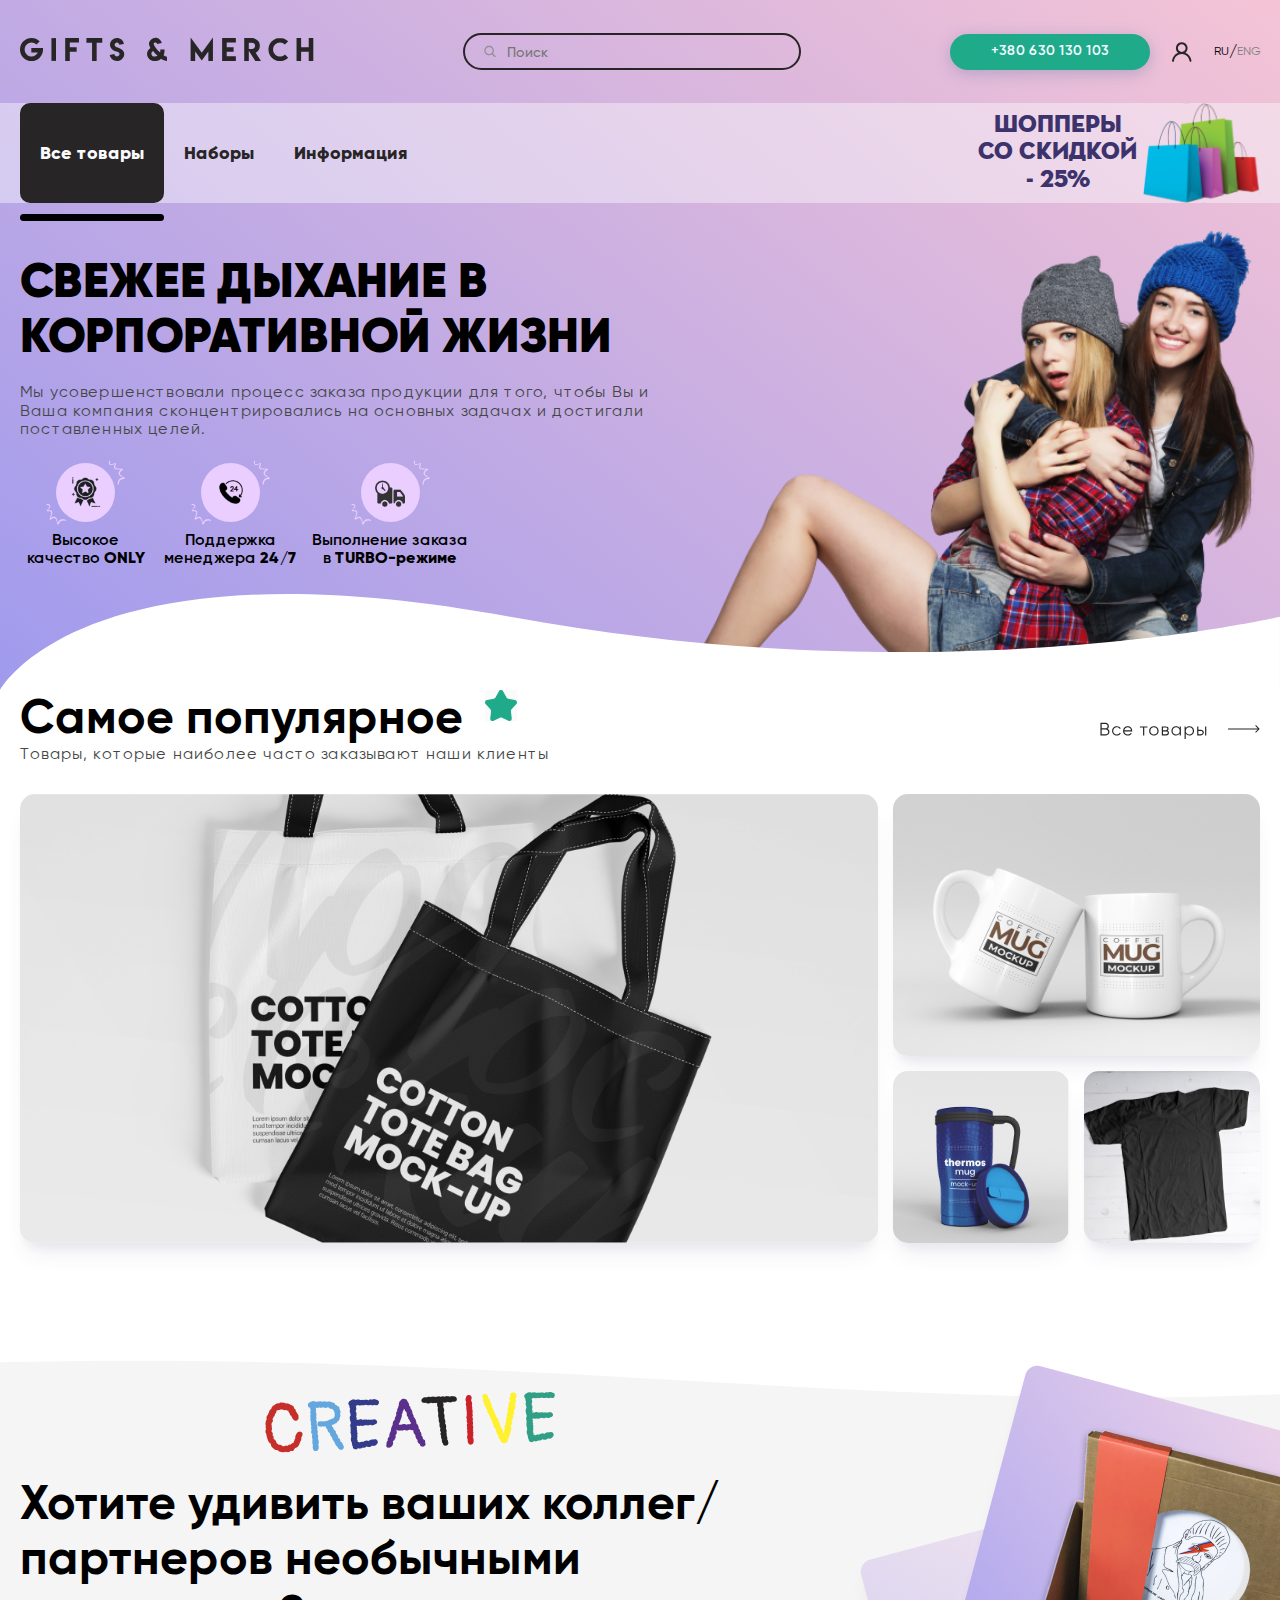
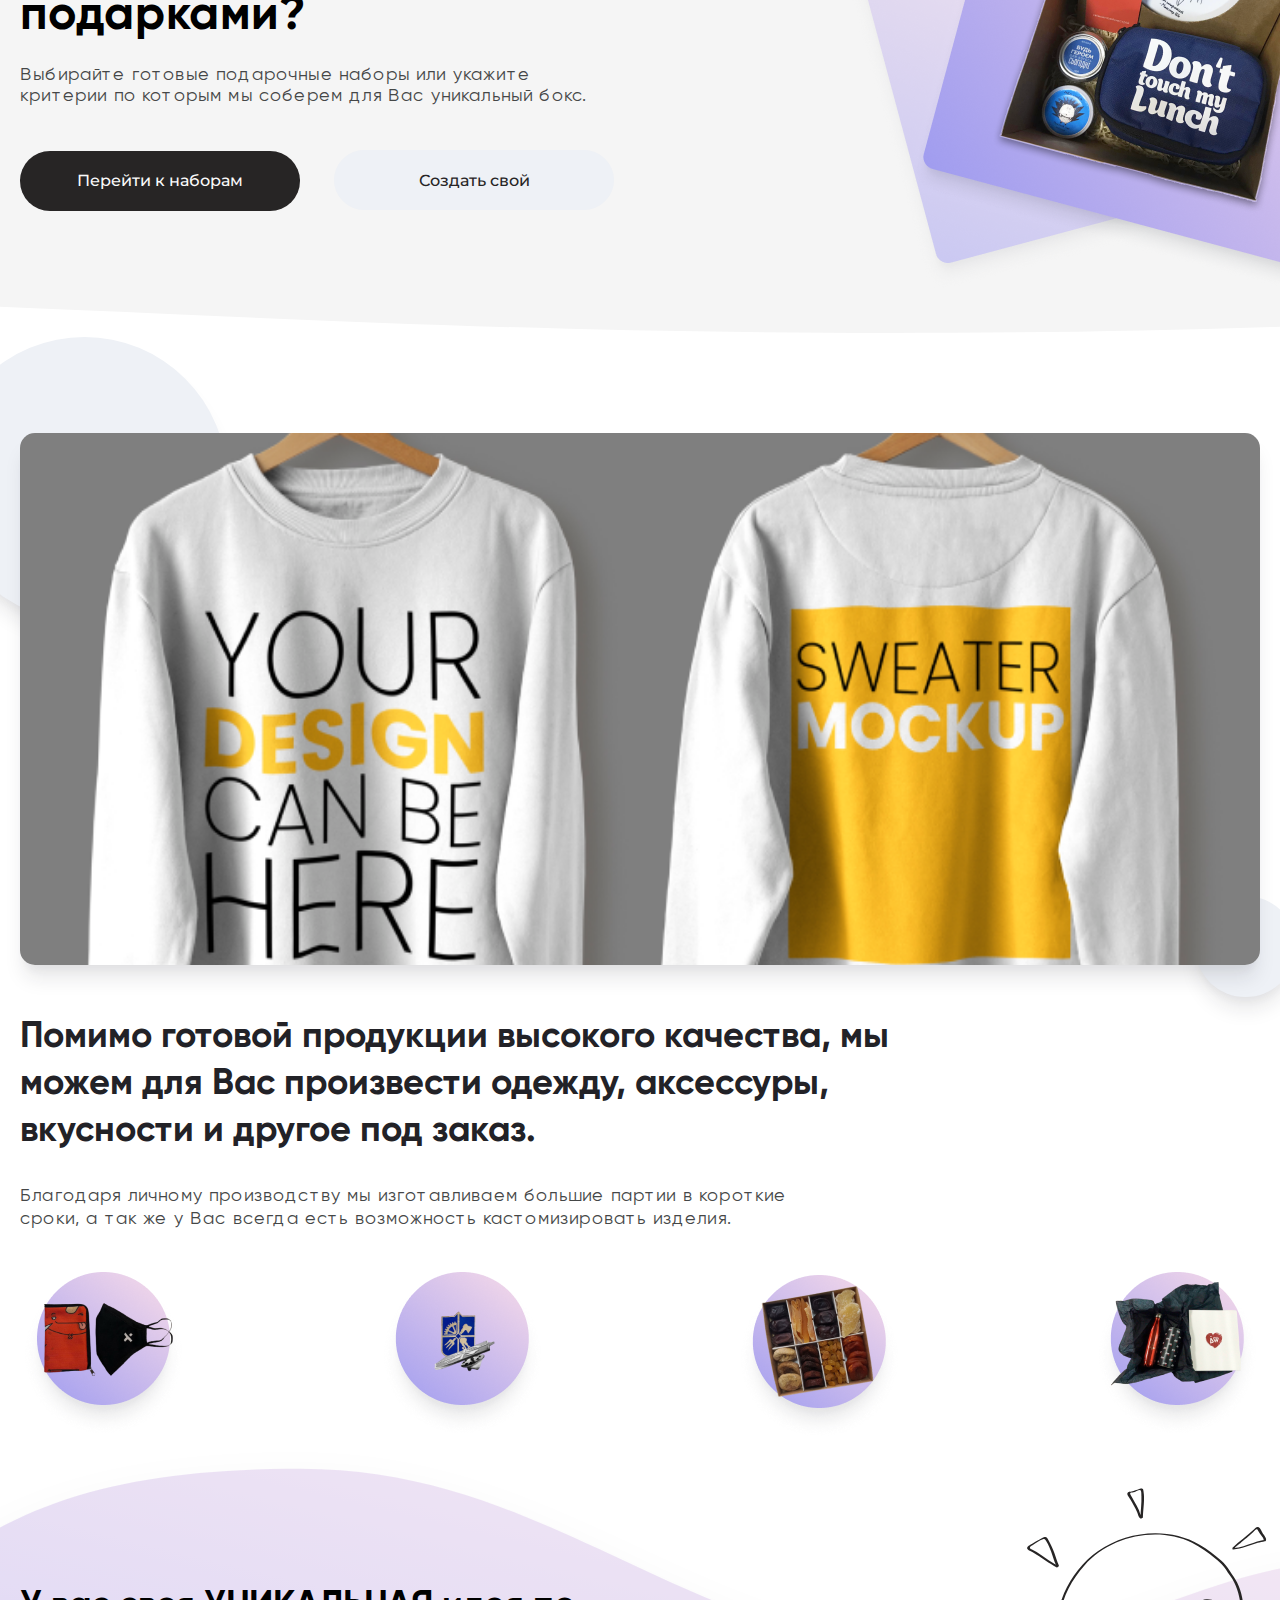
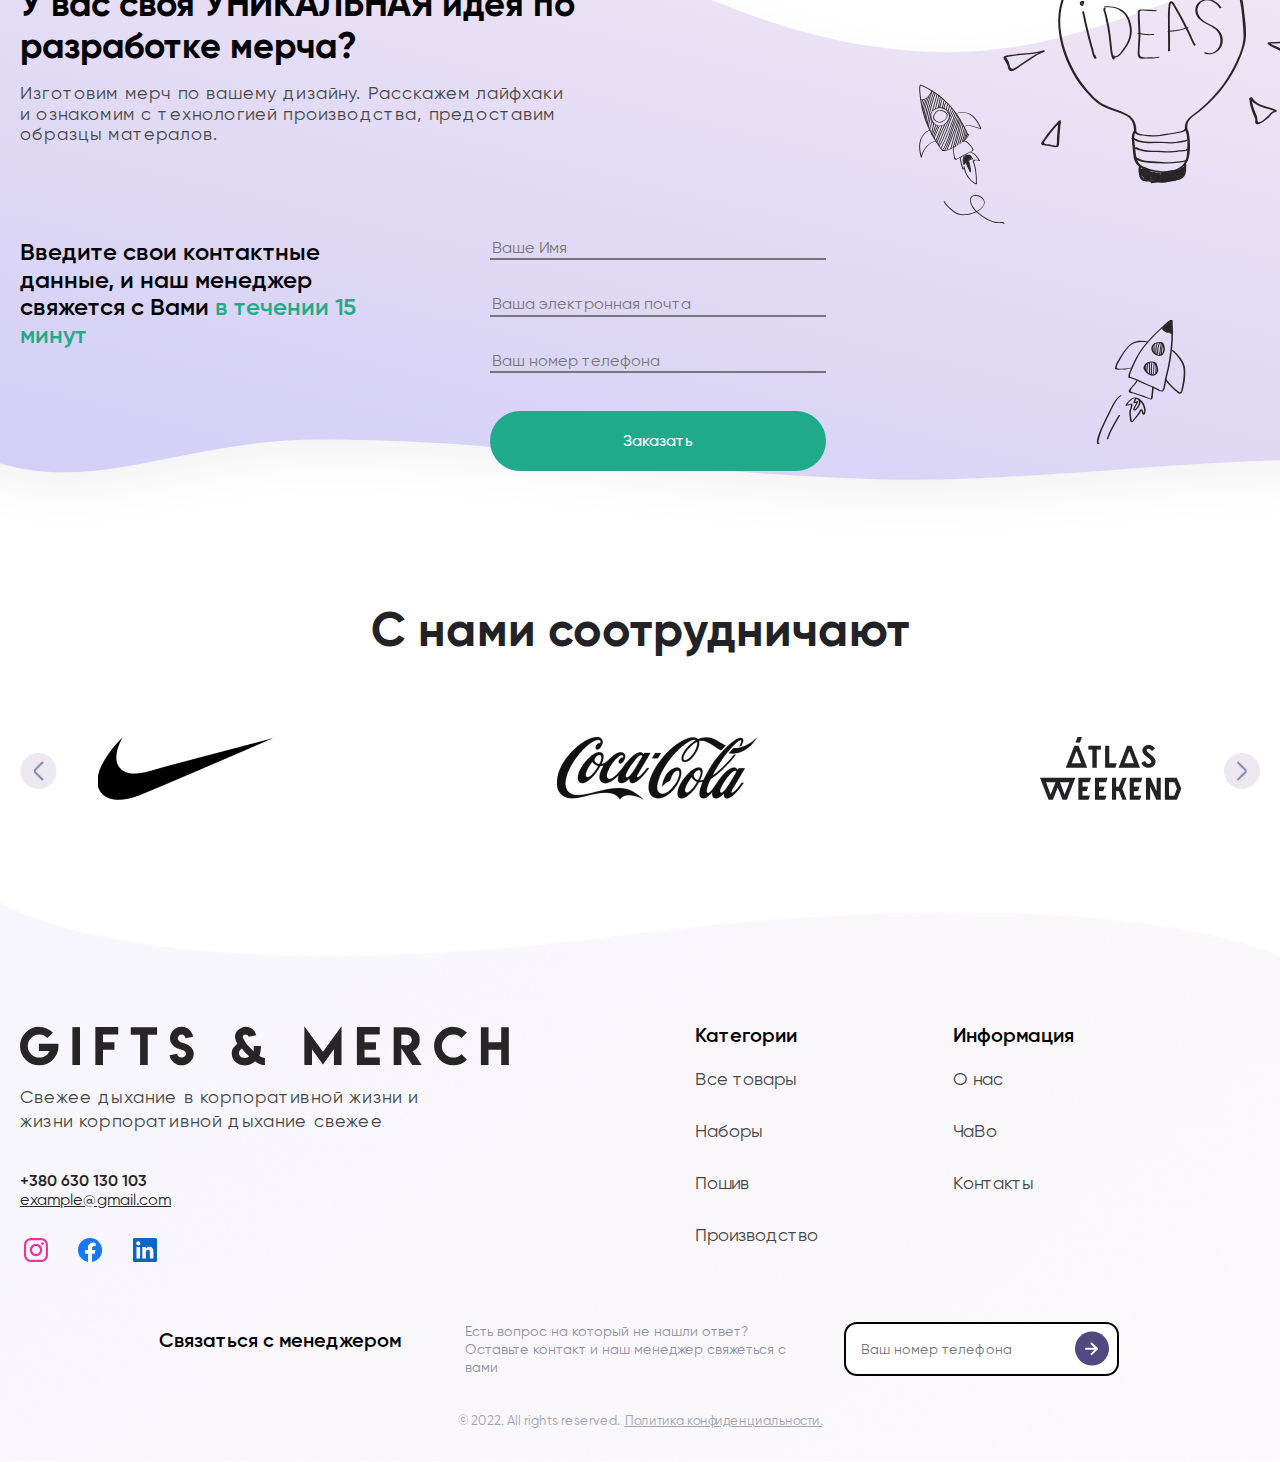
==== commit 289ff1f2: "aded slider" ====
--- a/index.html
+++ b/index.html
@@ -4,11 +4,23 @@
   <meta charset="UTF-8">
   <meta name="viewport" content="width=device-width, initial-scale=1.0">
   <title>Gifts & Merch</title>
+  <link rel="stylesheet" href="https://cdn.jsdelivr.net/npm/swiper@11/swiper-bundle.min.css">
   <link rel="stylesheet" href="./css/vendor/normalize.css">
   <link rel="stylesheet" href="./css/fonts.css">
   <link rel="stylesheet" href="./css/main.css">
+
 </head>
 <body>
+
+  <div class="main-container side-cart">
+    <div class="side-cart__container">
+      <button class="side-cart__btn" type="button" aria-label="Открыть корзину">
+        <span class="side-cart__bg"></span>
+        <span class="side-cart__count">3</span>
+      </button>
+      <span class="side-cart__sum">$375</span>
+    </div>
+  </div>
 
   <header class="main-header main-header--higher">
 
@@ -72,7 +84,7 @@
 
         <li class="intro__preferences-item">
 
-          <div class="intro__preferences-img"><img src="/images/icons/quality.png" alt=""></div>
+          <div class="intro__preferences-img"><img src="./images/icons/quality.png" alt=""></div>
 
           <p class="intro__preferences-text">Высокое качество <b>ONLY</b></p>
 
@@ -80,7 +92,7 @@
 
         <li class="intro__preferences-item">
 
-          <div class="intro__preferences-img"><img src="/images/icons/24hours.png" alt=""></div>
+          <div class="intro__preferences-img"><img src="./images/icons/24hours.png" alt=""></div>
 
           <p class="intro__preferences-text">Поддержка менеджера <b>24/7</b></p>
 
@@ -88,7 +100,7 @@
 
         <li class="intro__preferences-item">
 
-          <div class="intro__preferences-img"><img src="/images/icons/delivery.png" alt=""></div>
+          <div class="intro__preferences-img"><img src="./images/icons/delivery.png" alt=""></div>
 
           <p class="intro__preferences-text">Выполнение заказа в <b>TURBO-режиме</b></p>
 
@@ -98,9 +110,9 @@
 
     </div>
 
-    <img class="intro-content__image1 intro-content__image1--right" src="/images/main_img/descktop-index-girls.svg" alt="">
-
-    <img src="/images/backgrounds/wave.svg" alt="" class="intro__wave intro__wave--higher">
+    <img class="intro-content__image1 intro-content__image1--right" src="./images/main_img/descktop-index-girls.svg" alt="">
+
+    <img src="./images/backgrounds/wave.svg" alt="" class="intro__wave intro__wave--higher">
 
 
 
@@ -108,19 +120,9 @@
 
   <main class="main">
 
-    <div class="main-container side-cart">
-      <div class="side-cart__container">
-        <button class="side-cart__btn" type="button" aria-label="Открыть корзину">
-          <span class="side-cart__bg"></span>
-          <span class="side-cart__count">3</span>
-        </button>
-        <span class="side-cart__sum">$375</span>
-      </div>
-    </div>
-
     <section class="main-container main__cards cards cards--index">
 
-      <a class="cards__link" href="sets.html"><img src="/images/backgrounds/btndesctop-arrow-index.svg" alt=""></a>
+      <a class="cards__link" href="sets.html"><img src="./images/backgrounds/btndesctop-arrow-index.svg" alt=""></a>
       <h2 class="cards__subtitle cards__subtitle--star">Самое популярное</h2>
       <p class="cards__text intro__sub-title">Товары, которые наиболее часто заказывают наши клиенты</p>
 
@@ -128,25 +130,25 @@
 
         <li class="popular__item ">
 
-          <a href="sets.html"><img class="popular__img" src="/images/main_img/shopper-card-index.png" alt=""></a>
+          <a href="sets.html"><img class="popular__img" src="./images/main_img/shopper-card-index.png" alt=""></a>
 
         </li>
 
         <li class="popular__item ">
 
-          <a href="sets.html"><img class="popular__img" src="/images/main_img/mug-card-index.png" alt=""></a>
+          <a href="sets.html"><img class="popular__img" src="./images/main_img/mug-card-index.png" alt=""></a>
 
         </li>
 
         <li class="popular__item ">
 
-          <a href="sets.html"><img class="popular__img" src="/images/main_img/thermos-card-index.png" alt=""></a>
+          <a href="sets.html"><img class="popular__img" src="./images/main_img/thermos-card-index.png" alt=""></a>
 
         </li>
 
         <li class="popular__item ">
 
-          <a href="sets.html"><img class="popular__img" src="/images/main_img/t-shirt-card-index.png" alt=""></a>
+          <a href="sets.html"><img class="popular__img" src="./images/main_img/t-shirt-card-index.png" alt=""></a>
 
         </li>
 
@@ -159,7 +161,7 @@
       <div class="main-container form-block">
         <div class="form-block__contact-us">
 
-          <img class="form-block__title" src="/images/main_img/Pangolin.png" alt="">
+          <img class="form-block__title" src="./images/main_img/Pangolin.png" alt="">
           <h2 class="form-block__subtitle">Хотите удивить ваших коллег/партнеров необычными подарками?</h2>
           <p class="form-block__text">Выбирайте готовые подарочные наборы или укажите критерии по которым мы соберем для Вас уникальный бокс.</p>
 
@@ -174,10 +176,10 @@
 
           <picture class="form-block__img form-block__img--less-top">
 
-            <source srcset="/images/main_img/Photo768px.png" media="(max-width:767px)">
-            <source srcset="/images/main_img/Photo1000px.png" media="(max-width:999px)">
-            <source srcset="/images/main_img/Photo1500px.png" media="(max-width:1499px)">
-            <img src="/images/main_img/Photodesctop.png" alt="">
+            <source srcset="./images/main_img/Photo768px.png" media="(max-width:767px)">
+            <source srcset="./images/main_img/Photo1000px.png" media="(max-width:999px)">
+            <source srcset="./images/main_img/Photo1500px.png" media="(max-width:1499px)">
+            <img src="./images/main_img/Photodesctop.png" alt="">
 
           </picture>
 
@@ -197,10 +199,10 @@
 
         <ul class="options__list">
 
-          <li class="options__item"><img src="/images/main_img/1sticker-1.png" alt=""></li>
-          <li class="options__item"><img src="/images/main_img/2sticker-2.png" alt=""></li>
-          <li class="options__item"><img src="/images/main_img/3sticker-3.png" alt=""></li>
-          <li class="options__item"><img src="/images/main_img/4sticker-4.png" alt=""></li>
+          <li class="options__item"><img src="./images/main_img/1sticker-1.png" alt=""></li>
+          <li class="options__item"><img src="./images/main_img/2sticker-2.png" alt=""></li>
+          <li class="options__item"><img src="./images/main_img/3sticker-3.png" alt=""></li>
+          <li class="options__item"><img src="./images/main_img/4sticker-4.png" alt=""></li>
 
         </ul>
 
@@ -212,25 +214,25 @@
 
       <div class="main-container form-block form-block--no-padding">
 
-        <img class="from-block__decor-img from-block__bulb" src="/images/main_img/lamp.svg" alt="">
-        <img class="from-block__decor-img from-block__rocket1" src="/images/main_img/rocket 1.svg" alt="">
-        <img class="from-block__decor-img from-block__rocket2" src="/images/main_img/rocket 2.svg" alt="">
-        <img class="from-block__decor-img from-block__spiral" src="/images/main_img/curve.svg" alt="">
-
-        <div class="form-block__contact-us form-block__contact-us--margin-top">
+        <img class="from-block__decor-img from-block__bulb" src="./images/main_img/lamp.svg" alt="">
+        <img class="from-block__decor-img from-block__rocket1" src="./images/main_img/rocket 1.svg" alt="">
+        <img class="from-block__decor-img from-block__rocket2" src="./images/main_img/rocket 2.svg" alt="">
+        <img class="from-block__decor-img from-block__spiral" src="./images/main_img/curve.svg" alt="">
+
+        <div class="form-block__contact-us form-block__contact-us--margin-top contact__us">
 
           <h2 class="form-block__subtitle form-block__subtitle--less-fontsize">У вас своя <span>уникальная</span> идея по разработке мерча?</h2>
           <p class="form-block__text form-block__text--less-margin">Изготовим мерч по вашему дизайну. Расскажем лайфхаки и ознакомим с технологией производства, предоставим образцы матералов.</p>
 
-          <form class="form-block__form form form--more-margin" action="" method="post">
+          <form class="form-block__form form form--more-margin form__validation" action="" method="post">
 
             <p class="form__text form__text--width">Введите свои контактные данные, и наш менеджер свяжется с Вами <span class="form__text--green">в течении 15 минут</span></p>
 
             <div class="form__data form__data--inline">
 
-              <input class="form__input" type="text" placeholder="Ваше Имя">
-              <input class="form__input" type="text" placeholder="Ваша электронная почта">
-              <input class="form__input" type="text" placeholder="Ваш номер телефона">
+              <input class="form__input" name="name" type="text" placeholder="Ваше Имя" required>
+              <input class="form__input" name="email" type="email" placeholder="Ваша электронная почта" minlength="7" required>
+              <input class="form__input" name="tel" type="phone" placeholder="Ваш номер телефона" minlength="6" required>
               <button class="form__btn form__btn--min-width" type="submit">Заказать</button>
 
             </div>
@@ -243,21 +245,22 @@
 
       <h3 class="brands-section__title">С нами соотрудничают</h3>
 
-      <div class="brands-section__block">
-
-        <button class="brands-section__btn" type="button"></button>
-        <ul class="brands-section__list">
-          <li class="brands-section__item"><img src="/images/logo/Logo_NIKE 1.png" alt=""></li>
-          <li class="brands-section__item"><img src="/images/logo/Coca-Cola_logo 1.png" alt=""></li>
-          <li class="brands-section__item"><img src="/images/logo/Group 6.png" alt=""></li>
-          <li class="brands-section__item"><img src="/images/logo/logo-full-01-1 1.png" alt=""></li>
-          <li class="brands-section__item"><img src="/images/logo/logo-white 1.png" alt=""></li>
+      <div class="swiper brands-section__block">
+
+        <button class="brands-next-btn brands-section__btn" type="button"></button>
+        <ul class="swiper-wriper brands-section__list ">
+          <li class="swiper-slide brands-section__item "><img src="./images/logo/Logo_NIKE 1.png" alt=""></li>
+          <li class="swiper-slide brands-section__item"><img src="./images/logo/Coca-Cola_logo 1.png" alt=""></li>
+          <li class="swiper-slide brands-section__item swiper-slide"><img src="./images/logo/Group 6.png" alt=""></li>
+          <li class="swiper-slide brands-section__item"><img src="./images/logo/logo-full-01-1 1.png" alt=""></li>
+          <li class="swiper-slide brands-section__item"><img src="./images/logo/logo-white 1.png" alt=""></li>
+          <li class="swiper-slide brands-section__item "><img src="./images/logo/logo-adidas.png" alt=""></li>
         </ul>
-        <button class="brands-section__btn" type="button"></button>
-      </div>
+        <button class="brands-prev-btn brands-section__btn " type="button"></button>
+
+      </div>
+
     </section>
-
-
   </main>
 
   <footer class="footer footer--small-margin">
@@ -267,10 +270,10 @@
       <div class="footer__contact">
         <div class="footer-logo">
           <picture class="footer__contact-logo">
-            <source srcset="/images/logo/logo-footer320px.svg" media="(max-width:479px)">
-            <source srcset="/images/logo/logo-footer768px.svg" media="(max-width:999px)">
-
-            <img src="/images/logo/logo.svg" alt="">
+            <source srcset="./images/logo/logo-footer320px.svg" media="(max-width:479px)">
+            <source srcset="./images/logo/logo-footer768px.svg" media="(max-width:999px)">
+
+            <img src="./images/logo/logo.svg" alt="">
           </picture>
 
           <p class="footer__contact-text">
@@ -362,10 +365,10 @@
 
         <p class="footer__manager-text">Есть вопрос на который не нашли ответ? Оставьте контакт и наш менеджер свяжеться с вами</p>
 
-        <div class="footer__manager-tel">
-          <input class="footer__manager-input" type="tel" placeholder="Номер телефона">
+        <form class="footer__manager-tel form__validation">
+          <input class="footer__manager-input" name="tel" type="phone" placeholder="Ваш номер телефона" minlength="6" required>
           <button class="footer__manager-send" type="submit" value=""></button>
-        </div>
+        </form>
 
       </section>
 
@@ -393,7 +396,7 @@
         </button>
 
         <button class="burger__btn burger__btn--close" type="button" id="close-burger">
-          <img src="/images/icons/burger-close.svg" alt="">
+          <img src="./images/icons/burger-close.svg" alt="">
         </button>
 
       </div>
@@ -430,78 +433,12 @@
     </div>
   </div>
 
-  <div class="card-modal--headen" id="card-modal">
-
-    <div class="card-modal__box">
-
-      <button class="burger__btn card-modal__btn--close" type="button" id="close-card-modal">
-        <img src="/images/icons/modal-close.svg" alt="">
-      </button>
-
-
-      <div class="card-modal__main-container">
-
-        <div class="card-modal__images">
-          <div class="card-modal__main-img">
-            <button class="card-modal__slider --prew" type="button"><img src="/images/icons/next.png" alt=""></button>
-
-            <button class="card-modal__slider --next" type="button"><img src="/images/icons/next.png" alt=""></button>
-
-            <img class="card-modal__big-img" src="/images/main_img/set1.jpg" alt="">
-          </div>
-
-          <img class="card-modal__mini-img" src="/images/main_img/set2.jpg" alt="">
-          <img class="card-modal__mini-img" src="/images/main_img/set3.jpg" alt="">
-          <img class="card-modal__mini-img" src="/images/main_img/set4.jpg" alt="">
-        </div>
-
-        <section class="card-modal__info-section">
-          <h2 class="card-modal__name">EL003 Elleven Checkpoint-Friendly Compu-Backpack</h2>
-          <div class="card-modal__settings">
-            <ul class="card-modal__color-list">
-              <li class="card-modal__color-item"></li>
-              <li class="card-modal__color-item"></li>
-              <li class="card-modal__color-item"></li>
-            </ul>
-
-            <p class="card-modal__price">Цена $76.43</p>
-          </div>
-          <p class="card-modal__bio">Lorem ipsum dolor sit amet consectetur adipisicing elit. Iste adipisci provident non, a, quis ipsa laboriosam aliquid labore, ex aut error officiis veniam? Atque voluptas tempore laboriosam, sit voluptates voluptatem!</p>
-          <h3 class="card-modal__table-name">Характеристики</h3>
-          <table class="card-modal__table">
-            <tbody>
-              <tr class="card-modal__string">
-                <th>Материал</th>
-                <td>100% хлопок</td>
-              </tr>
-              <tr class="card-modal__string">
-                <th>Нанесение</th>
-                <td>вышивка, термопечать</td>
-              </tr>
-              <tr class="card-modal__string">
-                <th>Торговая марка</th>
-                <td>Bears</td>
-              </tr>
-              <tr class="card-modal__string">
-                <th>Плотность, г/м</th>
-                <td>150</td>
-              </tr>
-            </tbody>
-          </table>
-
-          <button class="card-modal__btn" type="button">Заказать</button>
-        </section>
-
-      </div>
-    </div>
-  </div>
-
   <div class="basket-modal--headen">
 
     <div class="basket-modal__box">
 
       <button class="burger__btn card-modal__btn--close" type="button">
-        <img src="/images/icons/modal-close.svg" alt="">
+        <img src="./images/icons/modal-close.svg" alt="">
       </button>
 
       <div class="basket-modal__content">
@@ -510,36 +447,18 @@
           <h2 class="basket-modal__form-name basket-modal__title">Оформить заказ</h2>
           <p class="basket-modal__form-text">Введите свои контактные данные, и наш менеджер свяжется с Вами в течении 1 часа</p>
 
-          <form class="basket-modal__main-form">
-            <input class="basket-modal__input" type="text" placeholder="Ваше имя">
-            <input class="basket-modal__input" type="email" placeholder="E-mail">
-            <input class="basket-modal__input" type="tel" placeholder="Телефон для связи">
-            <button class="basket-modal__btn" type="button">Заказать</button>
+          <form class="basket-modal__main-form form__validation">
+            <input class="basket-modal__input" name="name" type="text" placeholder="Ваше имя" required>
+            <input class="basket-modal__input" type="email" placeholder="Ваша электронная почта" minlength="7" required>
+            <input class="basket-modal__input" name="tel" type="phone" placeholder="Ваш номер телефона" minlength="6" required>
+            <button class="basket-modal__btn" type="submit">Заказать</button>
             <p class="basket-modal__politic">Нажимая "Заказать", Вы даете согласие на обработку Ваших персональных данных</p>
           </form>
         </section>
 
         <section class="basket-modal__basket">
           <h2 class="basket-modal__basket-name basket-modal__title">Корзина</h2>
-          <ul class="basket-modal__basket-list">
-            <li class="basket-modal__basket-ellement basket-ellement">
-              <img class="basket-ellement__main-img" src="/images/main_img/set1.jpg" alt="">
-              <div class="basket-ellement__name-block">
-                <p class="basket-ellement__name">EL003 Elleven Checkpoint-Friendly Compu-Backpack</p>
-                <div class="basket-ellement__colors">
-                  <p class="basket-ellement__color">Цвет</p>
-                  <p class="basket-ellement__color-circle">green</p>
-                </div>
-              </div>
-              <div class="basket-ellement__quantity">
-                <p class="basket-ellement__text">Кол-во</p>
-                <button class="basket-ellement__button-quntity">-</button>
-                <span class="basket-ellement__show-quntity">5</span>
-                <button class="basket-ellement__button-quntity">+</button>
-              </div>
-              <p class="basket-ellement__price">76$</p>
-              <button class="basket-ellement__close" type="button"><img src="/images/icons/modal-close.svg" alt=""></button>
-            </li>
+          <ul class="basket-modal__basket-list" id="basket-list">
           </ul>
 
           <div class="basket-modal__result">
@@ -548,13 +467,43 @@
           </div>
 
         </section>
-
-
-
       </div>
 
     </div>
   </div>
-  <script src="/js/script.js"></script>
+
+  <template id="basket-item">
+    <li class="basket-modal__basket-ellement basket-ellement">
+      <img class="basket-ellement__main-img" src="" alt="">
+      <div class="basket-ellement__name-block">
+        <p class="basket-ellement__name"></p>
+        <div class="basket-ellement__colors">
+          <p class="basket-ellement__color">Цвет</p>
+          <p class="basket-ellement__color-circle">green</p>
+        </div>
+      </div>
+      <div class="basket-ellement__quantity">
+        <p class="basket-ellement__text">Кол-во</p>
+        <button class="basket-ellement__button-quntity" id="item-minus">-</button>
+        <span class="basket-ellement__show-quntity">5</span>
+        <button class="basket-ellement__button-quntity" id="item-plus">+</button>
+      </div>
+      <p class="basket-ellement__price"></p>
+      <button class="basket-ellement__close" id="item-delete" type="button"><img src="./images/icons/modal-close.svg" alt=""></button>
+    </li>
+  </template>
+
+  <div class="modal--headen" id="order-success">
+    <div class="gap order-success">
+      <button class="modal__close card-modal__btn--close" type="button">
+        <img class="modal__close-img" src="./images/icons/modal-close.svg" alt="">
+      </button>
+      <p class="order-success__title">Заказ успешно оформлен</p>
+      <p class="order-success__sub-title">Наш менеджер свяжется с&nbsp;Вами в&nbsp;ближайшее время</p>
+    </div>
+  </div>
+
+  <script src="https://cdn.jsdelivr.net/npm/swiper@11/swiper-bundle.min.js"></script>
+  <script src="./js/script.js"></script>
 </body>
 </html>--- a/css/main.css
+++ b/css/main.css
@@ -100,7 +100,7 @@
   height: 34px;
   cursor: pointer;
   background-color: rgb(28 28 28 / 0);
-  background-image: url('/images/icons/barsburger.svg');
+  background-image: url('../images/icons/barsburger.svg');
   background-repeat: no-repeat;
   border: none;
 }
@@ -174,7 +174,7 @@
   font-family: 'Neutraface Display', sans-serif;
   font-size: 38px;
   color: #3c336c;
-  background-image: url('/images/icons/shopping-bags1500px.svg');
+  background-image: url('../images/icons/shopping-bags1500px.svg');
   background-position: right;
   background-repeat: no-repeat;
   background-size: 117.4px 100px;
@@ -274,7 +274,7 @@
   left: -16px;
   width: calc(100% + 30px);
   height: calc(100% + 30px);
-  background-image: url('/images/backgrounds/circle.svg');
+  background-image: url('../images/backgrounds/circle.svg');
   background-repeat: no-repeat;
   background-size: 100%;
 }
@@ -369,7 +369,8 @@
   width: 100%;
 }
 
-.side-cart.active {
+.--active {
+  z-index: 100000;
   display: flex;
 }
 
@@ -413,7 +414,7 @@
   display: block;
   width: 100%;
   height: 100%;
-  background: #1fab8a url('../img/icons/side-cart.svg') no-repeat center;
+  background: #1fab8a url('../images/icons/side-cart.svg') no-repeat center;
   border-radius: 50%;
 }
 
@@ -463,7 +464,7 @@
 
 .cards__subtitle--star {
   max-width: 497px;
-  background-image: url('/images/icons/star_desctop_index.svg');
+  background-image: url('../images/icons/star_desctop_index.svg');
   background-position: top right;
   background-repeat: no-repeat;
 }
@@ -551,6 +552,7 @@
 .cards__info {
   padding: 13px 14px 9px 16px;
   font-size: 0;
+  cursor: pointer;
 }
 
 .cards__name {
@@ -560,6 +562,7 @@
 }
 
 .cards__overview {
+  min-height: 60px;
   margin: 0;
   padding-top: 12px;
   font-size: 12px;
@@ -567,15 +570,21 @@
 
 .cards__color {
   display: flex;
+  margin: 0;
   padding: 0;
   padding-top: 15px;
-}
-
-.cards__color li {
+  font-size: 0;
+  list-style: none;
+}
+
+.cards__color-item {
   margin-right: 4.5px;
-}
-
-.cards__color button {
+  margin-left: 4.5px;
+  padding-top: 0;
+  border-radius: 100%;
+}
+
+.cards__color-btn {
   width: 25px;
   height: 25px;
   cursor: pointer;
@@ -583,18 +592,6 @@
   border-radius: 100%;
 }
 
-.violet {
-  background-color: #3c336c;
-}
-
-.green {
-  background-color: green;
-}
-
-.white {
-  background-color: #f1f1f1;
-}
-
 .cards__purchase {
   display: flex;
   justify-content: space-between;
@@ -612,7 +609,7 @@
   width: 55px;
   height: 55px;
   cursor: pointer;
-  background-image: url('/images/icons/shopping-basket.svg');
+  background-image: url('../images/icons/shopping-basket.svg');
   background-repeat: no-repeat;
   border: none;
 }
@@ -668,7 +665,7 @@
 .main__form-block {
   min-height: 620px;
   margin-top: 50px;
-  background-image: url('/images/backgrounds/Rectangledesctop.svg');
+  background-image: url('../images/backgrounds/Rectangledesctop.svg');
   background-position: center;
   background-repeat: no-repeat;
   background-size: 100%;
@@ -818,7 +815,7 @@
 
 .main__form-block--gradient {
   min-height: 724px;
-  background-image: url('/images/backgrounds/bg.svg');
+  background-image: url('../images/backgrounds/bg.svg');
   background-size: auto;
 }
 
@@ -879,7 +876,7 @@
   width: 47%;
   max-height: 532px;
   font-size: 0;
-  background: url('/images/main_img/sweater-options-index-desctop.png') no-repeat;
+  background: url('../images/main_img/sweater-options-index-desctop.png') no-repeat;
   background-position: center;
   background-size: 110% 115%;
   border-radius: 15px;
@@ -959,6 +956,7 @@
   margin: 0;
   font-size: 48px;
   font-weight: 700;
+  text-align: center;
   color: #222227;
 }
 
@@ -974,7 +972,7 @@
   height: 40px;
   margin-top: 16px;
   cursor: pointer;
-  background: url('/images/icons/next.png');
+  background: url('../images/icons/next.png');
   background-repeat: no-repeat;
   background-size: 100%;
   border-style: none;
@@ -997,12 +995,24 @@
   padding: 0;
 }
 
+.brands-section__item img {
+  height: 63px;
+}
+
+.swiper-slide {
+  width: auto;
+}
+
+.brands-section__item:last-child {
+  display: none;
+}
+
 /* стили вовросов */
 
 .questions {
   min-height: 556px;
   margin-top: 107px;
-  background-image: url('/images/backgrounds/Groupinfo.svg');
+  background-image: url('../images/backgrounds/Groupinfo.svg');
   background-position: top right;
   background-repeat: no-repeat;
   background-size: 556px;
@@ -1098,7 +1108,7 @@
 
 .contacts__title--bg {
   padding-right: 71px;
-  background-image: url('/images/icons/call.svg');
+  background-image: url('../images/icons/call.svg');
   background-position: right;
   background-repeat: no-repeat;
 }
@@ -1157,7 +1167,7 @@
 
 .footer {
   margin-top: 137px;
-  background: url('/images/backgrounds/footer-desctop.png');
+  background: url('../images/backgrounds/footer-desctop.png');
   background-position: center;
   background-size: 100% 100%;
 }
@@ -1223,15 +1233,15 @@
 }
 
 .footer__item--inst {
-  background-image: url('/images/icons/Instagram-ico.svg');
+  background-image: url('../images/icons/Instagram-ico.svg');
 }
 
 .footer__item--facebook {
-  background-image: url('/images/icons/Facebook-ico.svg');
+  background-image: url('../images/icons/Facebook-ico.svg');
 }
 
 .footer__item--linkdn {
-  background-image: url('/images/icons/LinkedIn-ico.svg');
+  background-image: url('../images/icons/LinkedIn-ico.svg');
 }
 
 .footer__title-nav {
@@ -1310,8 +1320,8 @@
   padding: 0;
   cursor: pointer;
   background:
-    url('/images/icons/icon_telsend.svg') no-repeat 10px 50%,
-    url('/images/icons/Ellipse.svg') no-repeat 0 50%;
+    url('../images/icons/icon_telsend.svg') no-repeat 10px 50%,
+    url('../images/icons/Ellipse.svg') no-repeat 0 50%;
   background-color: white;
   border: #000 2px solid;
   border-left: none;
@@ -1449,33 +1459,6 @@
   color: #272525;
 }
 
-.card-modal__color-list {
-  display: flex;
-  margin: 0;
-  margin-top: 20px;
-  padding: 0;
-  list-style: none;
-}
-
-.card-modal__color-item {
-  width: 24px;
-  height: 24px;
-  margin-right: 4.5px;
-  border-radius: 100%;
-}
-
-.card-modal__color-item:nth-of-type(1) {
-  background-color: #524983;
-}
-
-.card-modal__color-item:nth-of-type(2) {
-  background-color: #309f85;
-}
-
-.card-modal__color-item:nth-of-type(3) {
-  background-color: #f1f1f1;
-}
-
 .card-modal__price {
   margin: 0;
   margin-top: 28px;
@@ -1493,8 +1476,15 @@
   color: #454747;
 }
 
+.table--opened {
+  display: block;
+}
+
+.table--closed {
+  display: none;
+}
+
 .card-modal__table-name {
-  width: 162px;
   margin: 0;
   margin-top: 30px;
   padding-right: 21px;
@@ -1502,10 +1492,16 @@
   line-height: 105.5%;
   color: #272525;
   cursor: pointer;
-  background-image: url('/images/icons/arrowtop.svg');
-  background-position: right;
-  background-repeat: no-repeat;
-  background-size: 10%;
+}
+
+.down {
+  margin-right: 5px;
+  margin-left: 5px;
+  transform: rotate(180deg);
+}
+
+.--rotate {
+  transform: rotate(0deg);
 }
 
 .card-modal__table {
@@ -1744,6 +1740,7 @@
   height: 18px;
   font-size: 14px;
   text-align: center;
+  cursor: pointer;
   background-color: white;
   border: 0.5px solid #272525;
   border-radius: 2px;
@@ -1775,6 +1772,7 @@
   margin-left: 20px;
   padding: 0;
   font-size: 0;
+  cursor: pointer;
   background: none;
   border: none;
 }
@@ -1808,6 +1806,48 @@
 
 .burger--headen {
   display: none;
+}
+
+.modal--headen {
+  display: none;
+}
+
+.modal--opened {
+  position: fixed;
+  top: 0;
+  z-index: 4;
+  display: flex;
+  align-items: center;
+  justify-content: center;
+  width: 100vw;
+  height: 100vh;
+  background: rgb(33 33 33 / 0.36);
+}
+
+.order-success {
+  position: relative;
+  width: 100%;
+  max-width: 400px;
+  padding: 25px 90px 25px 25px;
+  background-color: white;
+  border-radius: 25px;
+  box-shadow:
+    0 8.028px 8.028px -4.014px rgb(26 32 44 / 0.04),
+    0 16.057px 20.071px -4.014px rgb(26 32 44 / 0.1);
+}
+
+.order-success__title {
+  margin: 0;
+  font-size: 22px;
+  line-height: 28px;
+  font-weight: 700;
+}
+
+.order-success__sub-title {
+  margin: 0;
+  margin-top: 20px;
+  font-size: 18px;
+  line-height: 22px;
 }
 
 /* меньше 1500px экран */
@@ -2015,11 +2055,12 @@
     padding-top: 13px;
   }
 
-  .cards__color li {
+  .cards__color-item {
     margin-right: 3.6px;
-  }
-
-  .cards__color button {
+    margin-left: 3.6px;
+  }
+
+  .cards__color-btn {
     width: 19px;
     height: 19px;
   }
@@ -2302,10 +2343,6 @@
     font-size: 24px;
   }
 
-  .card-modal__color-item {
-    margin-right: 10px;
-  }
-
   .card-modal__price {
     margin-top: 20px;
     font-size: 19px;
@@ -2369,9 +2406,7 @@
   }
 
   .basket-ellement__name-block {
-    width: auto;
-    max-width: 230px;
-    min-width: auto;
+    width: 230px;
   }
 
   .basket-ellement__price {
@@ -2424,1548 +2459,6 @@
   .menu__burger {
     display: flex;
   }
-
-  .menu__logo img {
-    height: 18.3px;
-  }
-
-  .menu__phone-number {
-    margin-right: 30px;
-    margin-left: auto;
-  }
-
-  .intro__section {
-    width: 365px;
-  }
-
-  .intro__title {
-    margin-top: 48px;
-    font-size: 36px;
-  }
-
-  .intro__sub-title {
-    margin-top: 20px;
-  }
-
-  .intro__preferences-list {
-    max-width: calc(100% + 40px);
-    min-width: 650px;
-    margin-top: 190px;
-    margin-right: auto;
-    margin-left: auto;
-  }
-
-  .intro__preferences-text {
-    max-width: 150px;
-  }
-
-  .intro__btn-donebox {
-    margin-top: 39px;
-    font-size: 16px;
-  }
-
-  .intro__createbox {
-    font-size: 16px;
-  }
-
-  .intro-content__image1 {
-    right: -150px;
-  }
-
-  .intro-content__image1--right {
-    right: 0;
-    bottom: 100px;
-    width: 585px;
-  }
-
-  .intro-content__image2 {
-    right: -20px;
-    height: 300px;
-  }
-
-  .intro__wave--higher {
-    bottom: 0;
-    left: -190px;
-    display: flex;
-    justify-content: flex-start;
-    width: auto;
-    height: 200px;
-  }
-
-  .intro__section--width {
-    width: auto;
-    min-width: 389px;
-  }
-
-  .intro-content__image1--info {
-    right: -445px;
-    bottom: -75px;
-    transform: scale(0.7);
-  }
-
-  .cards__link {
-    top: auto;
-    bottom: -40px;
-  }
-
-  .cards__subtitle--star {
-    margin-top: 50px;
-  }
-
-  .cards__list {
-    margin-top: 16px;
-  }
-
-  .cards__item {
-    width: calc(50% - 14px);
-    margin-bottom: 25px;
-  }
-
-  .cards__item:last-child {
-    display: block;
-  }
-
-  .cards__info {
-    padding-top: 14px;
-    padding-left: 15px;
-  }
-
-  .cards__name {
-    font-size: 22px;
-  }
-
-  .cards__overview {
-    padding-top: 11px;
-    font-size: 11px;
-  }
-
-  .cards__color {
-    padding-top: 14px;
-  }
-
-  .cards__color li {
-    margin-right: 4px;
-  }
-
-  .cards__color button {
-    width: 22px;
-    height: 22px;
-  }
-
-  .cards__purchase {
-    padding-top: 41px;
-  }
-
-  .cards__buy {
-    width: 50px;
-    height: 50px;
-    background-size: 50.5px;
-  }
-
-  .main__form-block {
-    min-height: 647px;
-    margin-top: 60px;
-  }
-
-  .form-block__contact-us {
-    width: 100%;
-  }
-
-  .form-block__subtitle {
-    width: 70%;
-  }
-
-  .form-block__img {
-    top: 100px;
-  }
-
-  .form-block__img--less-top {
-    top: 75px;
-  }
-
-  .options__img-container {
-    background-position: top;
-    background-size: 110% 115%;
-  }
-
-  .main__form-block--gradient {
-    margin-top: 0;
-    background-position: 25% 78%;
-    background-size: 200% 111%;
-  }
-
-  .form-block__contact-us--margin-top {
-    margin-top: 70px;
-  }
-
-  .form-block__subtitle--less-fontsize {
-    width: 55%;
-    font-size: 28px;
-  }
-
-  .form-block__text--less-margin {
-    width: 48%;
-  }
-
-  .form__text--width {
-    min-width: 0;
-  }
-
-  .from-block__decor-img:not(:first-child) {
-    transform: scale(0.4);
-  }
-
-  .from-block__bulb {
-    top: -20px;
-    right: -125px;
-    transform: scale(0.6);
-  }
-
-  .from-block__rocket1 {
-    top: 220px;
-    right: 315px;
-  }
-
-  .from-block__rocket2 {
-    bottom: -70px;
-    left: 0;
-  }
-
-  .from-block__spiral {
-    top: 310px;
-    right: 300px;
-  }
-
-  .options__title {
-    font-size: 24px;
-  }
-
-  .brands-section__title {
-    font-size: 28px;
-  }
-
-  .brands-section__list {
-    justify-content: space-around;
-  }
-
-  .brands-section__item:nth-of-type(n + 3) {
-    display: none;
-  }
-
-  .questions {
-    margin-top: 80px;
-  }
-
-  .questions__title {
-    font-size: 36px;
-  }
-
-  .questions__list {
-    margin-top: 23px;
-  }
-
-  .questions__subtitle {
-    font-size: 28px;
-  }
-
-  .contacts {
-    margin-top: 101px;
-  }
-
-  .contacts__bg {
-    left: 381px;
-  }
-
-  .contacts__title {
-    padding-right: 0;
-    font-size: 36px;
-  }
-
-  .contacts__title--bg {
-    width: 220px;
-    background-size: 34px;
-  }
-
-  .contacts__social {
-    margin-top: 38px;
-  }
-
-  .contacts__mail,
-  .contacts__tel {
-    font-size: 28px;
-  }
-
-  .footer__main-container {
-    padding-top: 88px;
-  }
-
-  .footer__contact {
-    display: flex;
-    width: 100%;
-    margin-top: 0;
-  }
-
-  .footer-logo {
-    margin-right: auto;
-  }
-
-  .footer__contact-text {
-    width: 360px;
-    margin-top: 9px;
-    font-size: 16px;
-  }
-
-  .footer__social {
-    margin-top: 0;
-    margin-right: auto;
-    font-size: 18px;
-  }
-
-  .footer__contact-list {
-    margin-top: 28px;
-  }
-
-  .footer__categories,
-  .footer__info,
-  .footer__manager {
-    margin-top: 30px;
-  }
-
-  .footer__categories {
-    margin-right: 0;
-    margin-left: 0;
-  }
-
-  .footer__info {
-    margin-left: auto;
-  }
-
-  .footer__manager {
-    display: block;
-    max-width: 351px;
-  }
-
-  .footer__manager-text {
-    margin-left: 0;
-  }
-
-  .footer__manager-tel {
-    margin-top: 20px;
-  }
-
-  .footer__politic {
-    margin-top: 30px;
-    padding-bottom: 15px;
-  }
-
-  .advantages__title {
-    font-size: 28px;
-  }
-
-  .card-modal__box {
-    width: 728px;
-  }
-
-  .card-modal__btn--close {
-    top: 3px;
-    right: 3px;
-    cursor: pointer;
-  }
-
-  .card-modal__info-section {
-    width: 280px;
-    margin-left: 20px;
-  }
-
-  .card-modal__name {
-    font-size: 18px;
-  }
-
-  .card-modal__price {
-    margin-top: 15px;
-  }
-
-  .card-modal__bio {
-    margin-top: 12px;
-  }
-
-  .basket-modal__box {
-    width: 728px;
-  }
-
-  .basket-modal__content {
-    flex-direction: column;
-    width: calc(100% - 40px);
-    height: calc(100% - 40px);
-    margin: 20px;
-  }
-
-  .basket-modal__form {
-    width: 360px;
-    margin-top: 15px;
-    padding-right: 0;
-    text-align: center;
-    border: none;
-    order: 2;
-    align-self: center;
-  }
-
-  .basket-modal__form-text {
-    margin-top: 6px;
-  }
-
-  .basket-modal__basket {
-    width: 100%;
-    margin-left: 0;
-  }
-}
-
-/* меньше 768px экран */
-
-@media (width < 768px) {
-  .main-header--min-height {
-    padding-bottom: 330px;
-  }
-
-  .menu__phone-number {
-    display: none;
-  }
-
-  .menu__logo img {
-    height: 17px;
-  }
-
-  .menu__burger {
-    margin-left: auto;
-  }
-
-  .intro__title {
-    margin-top: 35px;
-  }
-
-  .intro__title--big-margin {
-    letter-spacing: 1.44px;
-  }
-
-  .intro__preferences-list {
-    position: static;
-    flex-direction: column;
-    max-width: 160px;
-    min-width: 0;
-    margin-top: 33px;
-    margin-right: 0;
-    margin-left: 0;
-  }
-
-  .intro__preferences-text {
-    max-width: 100%;
-  }
-
-  .intro__btns {
-    display: flex;
-    flex-direction: column;
-    align-self: flex-start;
-  }
-
-  .intro__btn-donebox {
-    margin-top: 30px;
-    padding: 15px 32px;
-    font-size: 12px;
-  }
-
-  .intro__createbox {
-    margin: 0;
-    margin-top: 10px;
-    font-size: 14px;
-    text-align: center;
-  }
-
-  .intro-content__image1 {
-    right: -215px;
-    height: 400px;
-  }
-
-  .intro-content__image1--right {
-    right: -190px;
-    bottom: 0;
-    width: auto;
-    height: 387px;
-    transform: scaleX(-1);
-  }
-
-  .intro-content__image2 {
-    right: -50px;
-    height: 250px;
-  }
-
-  .intro__wave--higher {
-    bottom: 0;
-    left: -190px;
-    width: 1050px;
-    height: 65px;
-  }
-
-  .intro-content__image1--info {
-    right: auto;
-    bottom: -10px;
-    left: auto;
-    transform: scale(0.9);
-  }
-
-  .intro__section--width {
-    max-width: 100%;
-  }
-
-  .intro__list {
-    display: none;
-  }
-
-  .cards__subtitle {
-    font-size: 28px;
-  }
-
-  .cards__subtitle--star {
-    max-width: 280px;
-    background-position: top right;
-    background-size: 21px;
-  }
-
-  .popular {
-    grid-template-columns: calc(50% - 6px) calc(50% - 6px);
-    grid-template-rows: calc(40% - 8px) calc(30% - 8px) calc(30% - 8px);
-    gap: 12px;
-    max-height: 1000px;
-  }
-
-  .popular__item:nth-of-type(1) {
-    grid-row: 1/2;
-    grid-column: 1/3;
-  }
-
-  .popular__item:nth-of-type(2) {
-    grid-row: 2/3;
-    grid-column: 1/3;
-  }
-
-  .popular__item:nth-of-type(3) {
-    grid-row: 3/4;
-    grid-column: 1/2;
-  }
-
-  .popular__item:nth-of-type(4) {
-    grid-row: 3/4;
-    grid-column: 2/3;
-  }
-
-  .cards__item {
-    width: calc(50% - 8px);
-    margin-bottom: 15px;
-  }
-
-  .cards__info {
-    padding: 8.5px 7.8px 5px 9px;
-  }
-
-  .cards__name {
-    font-size: 13.4px;
-  }
-
-  .cards__overview {
-    padding-top: 7px;
-    font-size: 7px;
-  }
-
-  .cards__color {
-    padding-top: 9px;
-  }
-
-  .cards__color li {
-    margin-right: 2.5px;
-  }
-
-  .cards__color button {
-    width: 13.5px;
-    height: 13.5px;
-  }
-
-  .cards__purchase {
-    margin-top: 25px;
-    padding-top: 0;
-  }
-
-  .cards__price {
-    width: 106px;
-    font-size: 13.5px;
-  }
-
-  .cards__buy {
-    width: 31px;
-    height: 31px;
-    background-size: 31.5px;
-  }
-
-  .advantages {
-    margin-top: 40px;
-  }
-
-  .advantages__section {
-    width: 100%;
-  }
-
-  .advantages__text {
-    margin-top: 15px;
-  }
-
-  .main__form-block {
-    margin-top: 70px;
-    background: none;
-  }
-
-  .form-block {
-    flex-direction: column;
-    padding-top: 0;
-    padding-right: 0;
-    padding-left: 0;
-  }
-
-  .form-block__contact-us {
-    padding-left: 20px;
-  }
-
-  .form-block__subtitle {
-    width: 100%;
-    font-size: 28px;
-    line-height: 110.9%;
-  }
-
-  .form-block__text {
-    width: 100%;
-    margin-top: 20px;
-    font-size: 16px;
-    line-height: 130%;
-    letter-spacing: 1.04px;
-  }
-
-  .form {
-    flex-direction: column;
-    margin-top: 51px;
-  }
-
-  .form__text {
-    max-width: 100%;
-    min-width: 395px;
-    margin-right: 0;
-    padding-right: 65px;
-  }
-
-  .form__data {
-    margin-top: 51px;
-  }
-
-  .form-block__btns {
-    display: flex;
-    flex-direction: column;
-  }
-
-  .form-block__btn {
-    margin-right: auto;
-    margin-left: auto;
-  }
-
-  .form-block__btn:not(:first-child) {
-    margin-top: 20px;
-  }
-
-  .form-block__picture {
-    display: flex;
-    align-items: center;
-    justify-content: center;
-    width: 100%;
-    height: auto;
-    margin-top: 69px;
-    background-image: url('/images/backgrounds/Rectangle768px.jpg');
-    background-repeat: no-repeat;
-    background-size: 100% 100%;
-  }
-
-  .form-block__img {
-    position: static;
-    height: auto;
-    padding-top: 33px;
-  }
-
-  .main__form-block--gradient {
-    margin-top: 28px;
-    background: url('/images/backgrounds/bgmobile.svg');
-    background-position: top;
-    background-repeat: no-repeat;
-    background-size: 100% 100%;
-  }
-
-  .from-block__decor-img:nth-of-type(4) {
-    transform: scale(1);
-  }
-
-  .from-block__bulb {
-    top: -94px;
-    right: auto;
-    transform: scale(0.55);
-    align-self: center;
-  }
-
-  .from-block__rocket1 {
-    top: 120px;
-    right: 0;
-  }
-
-  .from-block__rocket2 {
-    top: 190px;
-    left: 0;
-  }
-
-  .from-block__spiral {
-    inset: auto;
-    align-self: center;
-    top: 481px;
-  }
-
-  .form-block__contact-us--margin-top {
-    margin-top: 300px;
-    padding-right: 20px;
-  }
-
-  .form--more-margin {
-    margin-top: 65px;
-  }
-
-  .form__data--inline {
-    margin-top: 65px;
-  }
-
-  .options__img-container {
-    max-width: 100%;
-    background-size: auto, auto, cover;
-  }
-
-  .options__section {
-    margin-top: 34px;
-  }
-
-  .options__title {
-    max-width: 100%;
-  }
-
-  .options__text {
-    max-width: 100%;
-    margin-top: 20px;
-    font-size: 18px;
-  }
-
-  .options__list {
-    margin-right: auto;
-    margin-left: auto;
-  }
-
-  .options__item img {
-    aspect-ratio: 1;
-    width: 100px;
-  }
-
-  .brands-section {
-    margin-top: 78px;
-  }
-
-  .brands-section__block {
-    align-items: center;
-    margin-top: 42px;
-  }
-
-  .brands-section__btn {
-    margin-top: 0;
-  }
-
-  .brands-section__list {
-    margin: 0;
-  }
-
-  .brands-section__item img {
-    width: 111px;
-    height: 40px;
-  }
-
-  .contacts {
-    margin-top: 77px;
-  }
-
-  .contacts__section--form {
-    margin-top: 46px;
-  }
-
-  .contacts__bg {
-    display: none;
-  }
-
-  .contacts__form {
-    flex-direction: column;
-  }
-
-  .footer__contact {
-    position: relative;
-  }
-
-  .footer__social {
-    position: absolute;
-    top: 379px;
-    display: flex;
-    width: 100%;
-  }
-
-  .footer__categories {
-    width: 50%;
-    margin-right: auto;
-  }
-
-  .footer__info {
-    width: 50%;
-  }
-
-  .footer__contact-list {
-    margin-top: 0;
-    margin-right: auto;
-    margin-left: auto;
-  }
-
-  .footer__contact-item {
-    margin-right: 30px;
-  }
-
-  .footer__contact-link {
-    background-size: 100%;
-  }
-
-  .footer__manager {
-    width: 100%;
-    margin-top: 106px;
-  }
-
-  .footer__politic {
-    margin-top: 23px;
-    padding-bottom: 83px;
-  }
-
-  .card-modal--opened {
-    overflow-y: scroll;
-  }
-
-  .card-modal__box {
-    top: 0;
-    width: 440px;
-  }
-
-  .card-modal__btn--close {
-    top: -6px;
-    right: -6px;
-    width: 30px;
-    height: 30px;
-  }
-
-  .card-modal__slider {
-    display: none;
-  }
-
-  .card-modal__main-container {
-    flex-direction: column;
-    width: calc(100% - 32px);
-    height: calc(100% - 32px);
-    margin: 16px;
-  }
-
-  .card-modal__images {
-    width: 100%;
-  }
-
-  .card-modal__main-img {
-    height: 244px;
-  }
-
-  .card-modal__mini-img {
-    width: 45px;
-    height: 45px;
-  }
-
-  .card-modal__info-section {
-    width: 100%;
-    margin-top: 20px;
-    margin-left: 0;
-  }
-
-  .card-modal__settings {
-    display: flex;
-    justify-content: space-between;
-    margin-top: 10px;
-  }
-
-  .card-modal__color-list {
-    margin-top: 0;
-  }
-
-  .card-modal__price {
-    margin-top: 0;
-  }
-
-  .card-modal__bio {
-    margin-top: 15px;
-  }
-
-  .card-modal__table-name {
-    margin-top: 15px;
-  }
-
-  .card-modal__btn {
-    width: 100%;
-    margin-top: 27px;
-  }
-
-  .basket-modal__box {
-    width: 440px;
-  }
-
-  .basket-modal__content {
-    width: calc(100% - 32px);
-    height: calc(100% - 32px);
-    margin: 16px;
-  }
-
-  .basket-modal__title {
-    font-size: 18px;
-    text-align: center;
-  }
-
-  .basket-modal__form-text {
-    font-size: 12px;
-  }
-
-  .basket-ellement {
-    position: relative;
-  }
-
-  .basket-ellement__close {
-    position: absolute;
-    top: -12px;
-    left: -12px;
-  }
-
-  .basket-ellement__main-img {
-    width: 45px;
-    height: 45px;
-  }
-
-  .basket-ellement__name-block {
-    max-width: 190px;
-    margin-left: 18px;
-  }
-
-  .basket-ellement__name {
-    font-size: 16px;
-  }
-
-  .basket-ellement__colors {
-    margin-top: 2px;
-  }
-
-  .basket-ellement__quantity {
-    margin-top: 23px;
-  }
-
-  .basket-ellement__text {
-    font-size: 12px;
-  }
-
-  .basket-ellement__button-quntity {
-    width: 16px;
-    height: 16px;
-  }
-
-  .basket-ellement__show-quntity {
-    font-size: 14px;
-  }
-
-  .basket-ellement__price {
-    margin-top: 39px;
-    margin-left: 15px;
-  }
-
-  .basket-modal__total-price {
-    font-size: 22px;
-  }
-
-  /* меньше 480px экран */
-
-  @media (width < 480px) {
-    .main-header {
-      min-height: 681px;
-    }
-
-    .main-header--min-height {
-      min-height: 0;
-    }
-
-    .menu {
-      min-height: 50px;
-    }
-
-    .menu__logo img {
-      height: 10px;
-    }
-
-    .menu__burger {
-      width: 24px;
-      height: 24px;
-      background-size: 100%;
-    }
-
-    .intro__section {
-      display: flex;
-      flex-direction: column;
-      width: 100%;
-    }
-
-    .intro__title {
-      width: auto;
-      margin-top: 33px;
-      font-size: 28px;
-      text-align: center;
-    }
-
-    .intro__title--big-margin {
-      font-size: 24px;
-    }
-
-    .intro__sub-title {
-      margin-top: 14px;
-      margin-right: auto;
-      margin-left: auto;
-      font-size: 15px;
-      text-align: center;
-    }
-
-    .intro__preferences-item {
-      margin-top: 25px;
-    }
-
-    .intro__btns {
-      align-self: center;
-    }
-
-    .intro__btn-donebox {
-      margin-top: 300px;
-      margin-right: auto;
-      margin-left: auto;
-    }
-
-    .intro__createbox {
-      display: block;
-    }
-
-    .intro-content__image1 {
-      right: -150px;
-      bottom: 100px;
-      height: 350px;
-    }
-
-    .intro-content__image1--right {
-      right: -265px;
-      bottom: 90px;
-      height: 344px;
-    }
-
-    .intro-content__image2 {
-      right: -20px;
-      bottom: 100px;
-      height: 200px;
-    }
-
-    .intro__wave {
-      left: -250px;
-      width: 1500px;
-      transform: scaleX(-1);
-    }
-
-    .intro__wave--higher {
-      bottom: 0;
-      left: -150px;
-      width: 1671px;
-      height: 117px;
-    }
-
-    .intro__section--width {
-      min-width: auto;
-    }
-
-    .intro-content__image1--info {
-      right: auto;
-      bottom: 30px;
-      left: auto;
-      transform: scale(0.8);
-    }
-
-    .cards__subtitle {
-      margin-right: auto;
-      margin-left: auto;
-    }
-
-    .cards__list {
-      margin-top: 10px;
-    }
-
-    .cards__item {
-      width: 100%;
-      margin-bottom: 20px;
-    }
-
-    .cards__info {
-      padding: 11.1px 10.3px 6px 17.8px;
-    }
-
-    .cards__name {
-      font-size: 17.8px;
-    }
-
-    .cards__overview {
-      padding-top: 8.9px;
-      font-size: 8.9px;
-    }
-
-    .cards__color {
-      padding-top: 12.4px;
-    }
-
-    .cards__color li {
-      margin-right: 3.4px;
-    }
-
-    .cards__color button {
-      width: 17.8px;
-      height: 17.8px;
-    }
-
-    .cards__purchase {
-      margin-top: 32.6px;
-    }
-
-    .cards__price {
-      font-size: 17.8px;
-    }
-
-    .cards__buy {
-      width: 47px;
-      height: 47px;
-      background-size: 47.5px;
-    }
-
-    .advantages--collumn {
-      margin-top: 0;
-    }
-
-    .main__form-block {
-      margin-top: 80px;
-    }
-
-    .form-block__contact-us {
-      align-items: center;
-      padding-right: 20px;
-    }
-
-    .form-block__title {
-      width: 156px;
-      height: 45px;
-    }
-
-    .form-block__subtitle {
-      margin-top: 16px;
-      font-size: 24px;
-      text-align: center;
-    }
-
-    .form-block__text {
-      font-size: 15px;
-      text-align: center;
-    }
-
-    .form {
-      align-items: center;
-      justify-content: center;
-      margin-top: 40px;
-    }
-
-    .form__text {
-      min-width: 278px;
-      padding-right: 0;
-      font-size: 20px;
-      text-align: center;
-    }
-
-    .form__data {
-      width: 100%;
-      max-width: 100%;
-      margin-top: 40px;
-      margin-left: auto;
-    }
-
-    .form__input {
-      width: 100%;
-    }
-
-    .form__btn {
-      max-width: 100%;
-    }
-
-    .form-block__picture {
-      margin-top: 40px;
-    }
-
-    .form-block__img img {
-      right: 0;
-      width: 100%;
-    }
-
-    .main__form-block--gradient {
-      margin-top: 28px;
-      background-position: 50% 20%;
-      background-size: 100%;
-    }
-
-    .form-block__contact-us--margin-top {
-      margin-top: 250px;
-    }
-
-    .from-block__rocket1 {
-      top: 165px;
-      right: -20px;
-    }
-
-    .from-block__rocket2 {
-      top: 170px;
-      left: -50px;
-    }
-
-    .form-block__subtitle--less-fontsize {
-      min-height: 93px;
-    }
-
-    .form-block__text--less-margin {
-      min-height: 95px;
-    }
-
-    .form--more-margin {
-      margin-top: 60px;
-    }
-
-    .form__data--inline {
-      margin-left: 0;
-    }
-
-    .options__section {
-      margin-top: 24px;
-      text-align: center;
-    }
-
-    .options__title {
-      max-width: 100%;
-      font-size: 20px;
-    }
-
-    .options__text {
-      max-width: 100%;
-      font-size: 15px;
-    }
-
-    .options__item img {
-      width: 65px;
-    }
-
-    .brands-section {
-      display: flex;
-      flex-direction: column;
-      align-items: center;
-      height: 345px;
-      margin-top: 78px;
-    }
-
-    .brands-section__title {
-      font-size: 24px;
-    }
-
-    .brands-section__block {
-      flex-direction: column;
-      height: 100%;
-      margin-top: 21px;
-    }
-
-    .brands-section__btn:first-child {
-      transform: rotate(-90deg);
-    }
-
-    .brands-section__btn:last-child {
-      transform: rotate(90deg);
-    }
-
-    .brands-section__list {
-      flex-direction: column;
-      align-items: center;
-      height: calc(100% - 80px);
-    }
-
-    .questions__list {
-      margin-top: 52px;
-    }
-
-    .questions__title {
-      font-size: 28px;
-    }
-
-    .questions__subtitle {
-      margin-right: auto;
-      margin-left: auto;
-      font-size: 24px;
-    }
-
-    .contacts__section {
-      margin-right: 0;
-    }
-
-    .contacts__title {
-      font-size: 28px;
-      text-align: center;
-    }
-
-    .contacts__title--bg {
-      width: 100%;
-      line-height: 34px;
-      background-position: 85% 50%;
-    }
-
-    .contacts__social {
-      margin-top: 47px;
-    }
-
-    .contacts__mail,
-    .contacts__tel {
-      font-size: 24px;
-      text-align: center;
-    }
-
-    .contact__list {
-      justify-content: center;
-      margin-top: 13px;
-    }
-
-    .contacts__item {
-      width: 24px;
-      height: 24px;
-      margin-right: 20px;
-    }
-
-    .contacts__item:last-child {
-      margin-right: 0;
-    }
-
-    .contacts__link img {
-      width: 100%;
-      height: 100%;
-    }
-
-    .contacts__section--form {
-      margin-top: 60px;
-    }
-
-    .contacts__form {
-      margin-top: 20px;
-    }
-
-    .footer--small-margin {
-      margin-top: 9px;
-    }
-
-    .footer__main-container {
-      padding-top: 92px;
-    }
-
-    .footer-logo {
-      margin-left: auto;
-    }
-
-    .footer__contact-text {
-      max-width: 281px;
-      margin-top: 11px;
-      font-size: 12px;
-      letter-spacing: 0.78px;
-      text-align: center;
-    }
-
-    .footer__social {
-      top: 372px;
-      flex-direction: column;
-    }
-
-    .footer__social-contacts {
-      display: flex;
-      flex-direction: column;
-      align-items: center;
-    }
-
-    .footer__contact-list {
-      width: 171px;
-      margin-top: 41px;
-    }
-
-    .footer__contact-item {
-      margin-right: auto;
-      margin-left: auto;
-    }
-
-    .footer__categories {
-      width: auto;
-      margin-right: auto;
-    }
-
-    .footer__info {
-      width: auto;
-    }
-
-    .footer__manager {
-      display: flex;
-      flex-direction: column;
-      align-items: center;
-      margin-top: 193px;
-      margin-right: auto;
-      margin-left: auto;
-    }
-
-    .footer__manager-text {
-      max-width: 249px;
-      margin-right: auto;
-      margin-left: auto;
-      font-size: 12px;
-      text-align: center;
-    }
-
-    .footer__manager-tel {
-      margin-top: 8px;
-    }
-
-    .footer__politic {
-      flex-direction: column;
-      align-items: center;
-      margin-top: 33px;
-      padding-bottom: 23px;
-    }
-
-    .footer__politic-link {
-      margin-top: 3px;
-      margin-left: 0;
-    }
-
-    .card-modal__box {
-      width: 280px;
-    }
-
-    .card-modal__main-container {
-      width: calc(100% - 20px);
-      height: calc(100% - 20px);
-      margin: 10px;
-    }
-
-    .card-modal__main-img {
-      height: 157px;
-    }
-
-    .card-modal__mini-img {
-      display: none;
-    }
-
-    .card-modal__info-section {
-      margin-top: 15px;
-    }
-
-    .card-modal__price {
-      font-size: 16px;
-      align-self: center;
-    }
-
-    .card-modal__bio {
-      margin-top: 10px;
-      font-size: 12px;
-    }
-
-    .card-modal__table-name {
-      font-size: 15px;
-    }
-
-    .card-modal__btn {
-      margin-top: 22px;
-    }
-
-    .basket-modal__box {
-      width: 280px;
-    }
-
-    .basket-modal__content {
-      width: calc(100% - 20px);
-      height: calc(100% - 16px);
-      margin: 8px 10px;
-    }
-
-    .basket-modal__form {
-      width: 100%;
-    }
-
-    .basket-modal__input:not(:first-child) {
-      margin-top: 18px;
-    }
-
-    .basket-modal__input {
-      padding-bottom: 3px;
-      font-size: 12px;
-    }
-
-    .basket-modal__btn {
-      height: 47px;
-      margin-top: 18px;
-      font-size: 16px;
-    }
-
-    .basket-ellement {
-      flex-wrap: wrap;
-      margin-top: 28px;
-    }
-
-    .basket-ellement__name-block {
-      width: calc(100% - 63px);
-      max-width: 100%;
-      min-width: 0;
-    }
-
-    .basket-ellement__quantity {
-      margin-top: 5px;
-      margin-left: 63px;
-    }
-
-    .basket-ellement__price {
-      margin-top: 12px;
-      margin-left: auto;
-    }
-
-    .basket-modal__number {
-      font-size: 12px;
-    }
-
-    .basket-modal__total-price {
-      font-size: 18px;
-    }
-  }
-
-  /* стили модалки бургера */
 
   .burger--opened {
     position: fixed;
@@ -3999,7 +2492,7 @@
     padding: 0;
     font-size: 16px;
     color: grey;
-    cursor: pointer;
+    cursor: not-allowed;
     background-color: rgb(28 28 28 / 0);
     border: none;
   }
@@ -4125,19 +2618,1581 @@
     margin-left: 30px;
   }
 
+  .menu__logo img {
+    height: 18.3px;
+  }
+
+  .menu__phone-number {
+    margin-right: 30px;
+    margin-left: auto;
+  }
+
+  .intro__section {
+    width: 365px;
+  }
+
+  .intro__title {
+    margin-top: 48px;
+    font-size: 36px;
+  }
+
+  .intro__sub-title {
+    margin-top: 20px;
+  }
+
+  .intro__preferences-list {
+    max-width: calc(100% + 40px);
+    min-width: 650px;
+    margin-top: 190px;
+    margin-right: auto;
+    margin-left: auto;
+  }
+
+  .intro__preferences-text {
+    max-width: 150px;
+  }
+
+  .intro__btn-donebox {
+    margin-top: 39px;
+    font-size: 16px;
+  }
+
+  .intro__createbox {
+    font-size: 16px;
+  }
+
+  .intro-content__image1 {
+    right: -150px;
+  }
+
+  .intro-content__image1--right {
+    right: 0;
+    bottom: 100px;
+    width: 585px;
+  }
+
+  .intro-content__image2 {
+    right: -20px;
+    height: 300px;
+  }
+
+  .intro__wave--higher {
+    bottom: 0;
+    left: -190px;
+    display: flex;
+    justify-content: flex-start;
+    width: auto;
+    height: 200px;
+  }
+
+  .intro__section--width {
+    width: auto;
+    min-width: 389px;
+  }
+
+  .intro-content__image1--info {
+    right: -445px;
+    bottom: -75px;
+    transform: scale(0.7);
+  }
+
+  .cards__link {
+    top: auto;
+    bottom: -40px;
+  }
+
+  .cards__subtitle--star {
+    margin-top: 50px;
+  }
+
+  .cards__list {
+    margin-top: 16px;
+  }
+
+  .cards__item {
+    width: calc(50% - 14px);
+    margin-bottom: 25px;
+  }
+
+  .cards__item:last-child {
+    display: block;
+  }
+
+  .cards__info {
+    padding-top: 14px;
+    padding-left: 15px;
+  }
+
+  .cards__name {
+    font-size: 22px;
+  }
+
+  .cards__overview {
+    padding-top: 11px;
+    font-size: 11px;
+  }
+
+  .cards__color {
+    padding-top: 14px;
+  }
+
+  .cards__color-item {
+    margin-right: 4px;
+    margin-left: 4px;
+  }
+
+  .cards__color-btn {
+    width: 22px;
+    height: 22px;
+  }
+
+  .cards__purchase {
+    padding-top: 41px;
+  }
+
+  .cards__buy {
+    width: 50px;
+    height: 50px;
+    background-size: 50.5px;
+  }
+
+  .main__form-block {
+    min-height: 647px;
+    margin-top: 60px;
+  }
+
+  .form-block__contact-us {
+    width: 100%;
+  }
+
+  .form-block__subtitle {
+    width: 70%;
+  }
+
+  .form-block__img {
+    top: 100px;
+  }
+
+  .form-block__img--less-top {
+    top: 75px;
+  }
+
+  .options__img-container {
+    background-position: top;
+    background-size: 110% 115%;
+  }
+
+  .main__form-block--gradient {
+    margin-top: 0;
+    background-position: 25% 78%;
+    background-size: 200% 111%;
+  }
+
+  .form-block__contact-us--margin-top {
+    margin-top: 70px;
+  }
+
+  .form-block__subtitle--less-fontsize {
+    width: 55%;
+    font-size: 28px;
+  }
+
+  .form-block__text--less-margin {
+    width: 48%;
+  }
+
+  .form__text--width {
+    min-width: 0;
+  }
+
+  .from-block__decor-img:not(:first-child) {
+    transform: scale(0.4);
+  }
+
+  .from-block__bulb {
+    top: -20px;
+    right: -125px;
+    transform: scale(0.6);
+  }
+
+  .from-block__rocket1 {
+    top: 220px;
+    right: 315px;
+  }
+
+  .from-block__rocket2 {
+    bottom: -70px;
+    left: 0;
+  }
+
+  .from-block__spiral {
+    top: 310px;
+    right: 300px;
+  }
+
+  .options__title {
+    font-size: 24px;
+  }
+
+  .brands-section__title {
+    font-size: 28px;
+  }
+
+  .brands-section__list {
+    justify-content: space-around;
+  }
+
+  .brands-section__item:nth-of-type(n + 3) {
+    display: none;
+  }
+
+  .questions {
+    margin-top: 80px;
+  }
+
+  .questions__title {
+    font-size: 36px;
+  }
+
+  .questions__list {
+    margin-top: 23px;
+  }
+
+  .questions__subtitle {
+    font-size: 28px;
+  }
+
+  .contacts {
+    margin-top: 101px;
+  }
+
+  .contacts__bg {
+    left: 381px;
+  }
+
+  .contacts__title {
+    padding-right: 0;
+    font-size: 36px;
+  }
+
+  .contacts__title--bg {
+    width: 220px;
+    background-size: 34px;
+  }
+
+  .contacts__social {
+    margin-top: 38px;
+  }
+
+  .contacts__mail,
+  .contacts__tel {
+    font-size: 28px;
+  }
+
+  .footer__main-container {
+    padding-top: 88px;
+  }
+
+  .footer__contact {
+    display: flex;
+    width: 100%;
+    margin-top: 0;
+  }
+
+  .footer-logo {
+    margin-right: auto;
+  }
+
+  .footer__contact-text {
+    width: 360px;
+    margin-top: 9px;
+    font-size: 16px;
+  }
+
+  .footer__social {
+    margin-top: 0;
+    margin-right: auto;
+    font-size: 18px;
+  }
+
+  .footer__contact-list {
+    margin-top: 28px;
+  }
+
+  .footer__categories,
+  .footer__info,
+  .footer__manager {
+    margin-top: 30px;
+  }
+
+  .footer__categories {
+    margin-right: 0;
+    margin-left: 0;
+  }
+
+  .footer__info {
+    margin-left: auto;
+  }
+
+  .footer__manager {
+    display: block;
+    max-width: 351px;
+  }
+
+  .footer__manager-text {
+    margin-left: 0;
+  }
+
+  .footer__manager-tel {
+    margin-top: 20px;
+  }
+
+  .footer__politic {
+    margin-top: 30px;
+    padding-bottom: 15px;
+  }
+
+  .advantages__title {
+    font-size: 28px;
+  }
+
+  .card-modal__box {
+    width: 728px;
+  }
+
+  .card-modal__btn--close {
+    top: 3px;
+    right: 3px;
+    cursor: pointer;
+  }
+
+  .card-modal__info-section {
+    width: 280px;
+    margin-left: 20px;
+  }
+
+  .card-modal__name {
+    font-size: 18px;
+  }
+
+  .card-modal__price {
+    margin-top: 15px;
+  }
+
+  .card-modal__bio {
+    margin-top: 12px;
+  }
+
+  .basket-modal__box {
+    width: 728px;
+  }
+
+  .basket-modal__content {
+    flex-direction: column;
+    width: calc(100% - 40px);
+    height: calc(100% - 40px);
+    margin: 20px;
+  }
+
+  .basket-modal__form {
+    width: 360px;
+    margin-top: 15px;
+    padding-right: 0;
+    text-align: center;
+    border: none;
+    order: 2;
+    align-self: center;
+  }
+
+  .basket-modal__form-text {
+    margin-top: 6px;
+  }
+
+  .basket-modal__basket {
+    width: 100%;
+    margin-left: 0;
+  }
+}
+
+/* меньше 768px экран */
+
+@media (width < 768px) {
+  .main-header--min-height {
+    padding-bottom: 330px;
+  }
+
+  .menu__phone-number {
+    display: none;
+  }
+
+  .menu__logo img {
+    height: 17px;
+  }
+
+  .menu__burger {
+    margin-left: auto;
+  }
+
+  .intro__title {
+    margin-top: 35px;
+  }
+
+  .intro__title--big-margin {
+    letter-spacing: 1.44px;
+  }
+
+  .intro__preferences-list {
+    position: static;
+    flex-direction: column;
+    max-width: 160px;
+    min-width: 0;
+    margin-top: 33px;
+    margin-right: 0;
+    margin-left: 0;
+  }
+
+  .intro__preferences-text {
+    max-width: 100%;
+  }
+
+  .intro__btns {
+    display: flex;
+    flex-direction: column;
+    align-self: flex-start;
+  }
+
+  .intro__btn-donebox {
+    margin-top: 30px;
+    padding: 15px 32px;
+    font-size: 12px;
+  }
+
+  .intro__createbox {
+    margin: 0;
+    margin-top: 10px;
+    font-size: 14px;
+    text-align: center;
+  }
+
+  .intro-content__image1 {
+    right: -215px;
+    height: 400px;
+  }
+
+  .intro-content__image1--right {
+    right: -190px;
+    bottom: 0;
+    width: auto;
+    height: 387px;
+    transform: scaleX(-1);
+  }
+
+  .intro-content__image2 {
+    right: -50px;
+    height: 250px;
+  }
+
+  .intro__wave--higher {
+    bottom: 0;
+    left: -190px;
+    width: 1050px;
+    height: 65px;
+  }
+
+  .intro-content__image1--info {
+    right: auto;
+    bottom: -10px;
+    left: auto;
+    transform: scale(0.9);
+  }
+
+  .intro__section--width {
+    max-width: 100%;
+  }
+
+  .intro__list {
+    display: none;
+  }
+
+  .cards__subtitle {
+    font-size: 28px;
+  }
+
+  .cards__subtitle--star {
+    max-width: 280px;
+    background-position: top right;
+    background-size: 21px;
+  }
+
+  .popular {
+    grid-template-columns: calc(50% - 6px) calc(50% - 6px);
+    grid-template-rows: calc(40% - 8px) calc(30% - 8px) calc(30% - 8px);
+    gap: 12px;
+    max-height: 1000px;
+  }
+
+  .popular__item:nth-of-type(1) {
+    grid-row: 1/2;
+    grid-column: 1/3;
+  }
+
+  .popular__item:nth-of-type(2) {
+    grid-row: 2/3;
+    grid-column: 1/3;
+  }
+
+  .popular__item:nth-of-type(3) {
+    grid-row: 3/4;
+    grid-column: 1/2;
+  }
+
+  .popular__item:nth-of-type(4) {
+    grid-row: 3/4;
+    grid-column: 2/3;
+  }
+
+  .cards__item {
+    width: calc(50% - 8px);
+    margin-bottom: 15px;
+  }
+
+  .cards__info {
+    padding: 8.5px 7.8px 5px 9px;
+  }
+
+  .cards__name {
+    font-size: 13.4px;
+  }
+
+  .cards__overview {
+    padding-top: 7px;
+    font-size: 7px;
+  }
+
+  .cards__color {
+    padding-top: 9px;
+  }
+
+  .cards__color-item {
+    margin-right: 2.5px;
+    margin-left: 2.5px;
+  }
+
+  .cards__color-btn {
+    width: 13.5px;
+    height: 13.5px;
+  }
+
+  .cards__purchase {
+    margin-top: 25px;
+    padding-top: 0;
+  }
+
+  .cards__price {
+    width: 106px;
+    font-size: 13.5px;
+  }
+
+  .cards__buy {
+    width: 31px;
+    height: 31px;
+    background-size: 31.5px;
+  }
+
+  .advantages {
+    margin-top: 40px;
+  }
+
+  .advantages__section {
+    width: 100%;
+  }
+
+  .advantages__text {
+    margin-top: 15px;
+  }
+
+  .main__form-block {
+    margin-top: 70px;
+    background: none;
+  }
+
+  .form-block {
+    flex-direction: column;
+    padding-top: 0;
+    padding-right: 0;
+    padding-left: 0;
+  }
+
+  .form-block__contact-us {
+    padding-left: 20px;
+  }
+
+  .form-block__subtitle {
+    width: 100%;
+    font-size: 28px;
+    line-height: 110.9%;
+  }
+
+  .form-block__text {
+    width: 100%;
+    margin-top: 20px;
+    font-size: 16px;
+    line-height: 130%;
+    letter-spacing: 1.04px;
+  }
+
+  .form {
+    flex-direction: column;
+    margin-top: 51px;
+  }
+
+  .form__text {
+    max-width: 100%;
+    min-width: 395px;
+    margin-right: 0;
+    padding-right: 65px;
+  }
+
+  .form__data {
+    margin-top: 51px;
+  }
+
+  .form-block__btns {
+    display: flex;
+    flex-direction: column;
+  }
+
+  .form-block__btn {
+    margin-right: auto;
+    margin-left: auto;
+  }
+
+  .form-block__btn:not(:first-child) {
+    margin-top: 20px;
+  }
+
+  .form-block__picture {
+    display: flex;
+    align-items: center;
+    justify-content: center;
+    width: 100%;
+    height: auto;
+    margin-top: 69px;
+    background-image: url('../images/backgrounds/Rectangle768px.jpg');
+    background-repeat: no-repeat;
+    background-size: 100% 100%;
+  }
+
+  .form-block__img {
+    position: static;
+    height: auto;
+    padding-top: 33px;
+  }
+
+  .main__form-block--gradient {
+    margin-top: 28px;
+    background: url('../images/backgrounds/bgmobile.svg');
+    background-position: top;
+    background-repeat: no-repeat;
+    background-size: 100% 100%;
+  }
+
+  .from-block__decor-img:nth-of-type(4) {
+    transform: scale(1);
+  }
+
+  .from-block__bulb {
+    top: -94px;
+    right: auto;
+    transform: scale(0.55);
+    align-self: center;
+  }
+
+  .from-block__rocket1 {
+    top: 120px;
+    right: 0;
+  }
+
+  .from-block__rocket2 {
+    top: 190px;
+    left: 0;
+  }
+
+  .from-block__spiral {
+    inset: auto;
+    align-self: center;
+    top: 481px;
+  }
+
+  .form-block__contact-us--margin-top {
+    margin-top: 300px;
+    padding-right: 20px;
+  }
+
+  .form--more-margin {
+    margin-top: 65px;
+  }
+
+  .form__data--inline {
+    margin-top: 65px;
+  }
+
+  .options__img-container {
+    max-width: 100%;
+    background-size: auto, auto, cover;
+  }
+
+  .options__section {
+    margin-top: 34px;
+  }
+
+  .options__title {
+    max-width: 100%;
+  }
+
+  .options__text {
+    max-width: 100%;
+    margin-top: 20px;
+    font-size: 18px;
+  }
+
+  .options__list {
+    margin-right: auto;
+    margin-left: auto;
+  }
+
+  .options__item img {
+    aspect-ratio: 1;
+    width: 100px;
+  }
+
+  .brands-section {
+    margin-top: 78px;
+  }
+
+  .brands-section__block {
+    align-items: center;
+    margin-top: 42px;
+  }
+
+  .brands-section__btn {
+    margin-top: 0;
+  }
+
+  .brands-section__list {
+    margin: 0;
+  }
+
+  .brands-section__item img {
+    width: 111px;
+    height: 40px;
+  }
+
+  .contacts {
+    margin-top: 77px;
+  }
+
+  .contacts__section--form {
+    margin-top: 46px;
+  }
+
+  .contacts__bg {
+    display: none;
+  }
+
+  .contacts__form {
+    flex-direction: column;
+  }
+
+  .footer__contact {
+    position: relative;
+  }
+
+  .footer__social {
+    position: absolute;
+    top: 379px;
+    display: flex;
+    width: 100%;
+  }
+
+  .footer__categories {
+    width: 50%;
+    margin-right: auto;
+  }
+
+  .footer__info {
+    width: 50%;
+  }
+
+  .footer__contact-list {
+    margin-top: 0;
+    margin-right: auto;
+    margin-left: auto;
+  }
+
+  .footer__contact-item {
+    margin-right: 30px;
+  }
+
+  .footer__contact-link {
+    background-size: 100%;
+  }
+
+  .footer__manager {
+    width: 100%;
+    margin-top: 106px;
+  }
+
+  .footer__politic {
+    margin-top: 23px;
+    padding-bottom: 83px;
+  }
+
+  .card-modal--opened {
+    overflow-y: scroll;
+  }
+
+  .card-modal__box {
+    top: 0;
+    width: 440px;
+  }
+
+  .card-modal__btn--close {
+    top: -6px;
+    right: -6px;
+    width: 30px;
+    height: 30px;
+  }
+
+  .card-modal__slider {
+    display: none;
+  }
+
+  .card-modal__main-container {
+    flex-direction: column;
+    width: calc(100% - 32px);
+    height: calc(100% - 32px);
+    margin: 16px;
+  }
+
+  .card-modal__images {
+    width: 100%;
+  }
+
+  .card-modal__main-img {
+    height: 244px;
+  }
+
+  .card-modal__mini-img {
+    width: 45px;
+    height: 45px;
+  }
+
+  .card-modal__info-section {
+    width: 100%;
+    margin-top: 20px;
+    margin-left: 0;
+  }
+
+  .card-modal__settings {
+    display: flex;
+    justify-content: space-between;
+    margin-top: 10px;
+  }
+
+  .card-modal__price {
+    margin-top: 0;
+  }
+
+  .card-modal__bio {
+    margin-top: 15px;
+  }
+
+  .card-modal__table-name {
+    margin-top: 15px;
+  }
+
+  .card-modal__btn {
+    width: 100%;
+    margin-top: 27px;
+  }
+
+  .basket-modal__box {
+    width: 440px;
+  }
+
+  .basket-modal__content {
+    width: calc(100% - 32px);
+    height: calc(100% - 32px);
+    margin: 16px;
+  }
+
+  .basket-modal__title {
+    font-size: 18px;
+    text-align: center;
+  }
+
+  .basket-modal__form-text {
+    font-size: 12px;
+  }
+
+  .basket-ellement {
+    position: relative;
+  }
+
+  .basket-ellement__close {
+    position: absolute;
+    top: -12px;
+    left: -12px;
+  }
+
+  .basket-ellement__main-img {
+    width: 45px;
+    height: 45px;
+  }
+
+  .basket-ellement__name-block {
+    max-width: 190px;
+    margin-left: 18px;
+  }
+
+  .basket-ellement__name {
+    font-size: 16px;
+  }
+
+  .basket-ellement__colors {
+    margin-top: 2px;
+  }
+
+  .basket-ellement__quantity {
+    margin-top: 23px;
+  }
+
+  .basket-ellement__text {
+    font-size: 12px;
+  }
+
+  .basket-ellement__button-quntity {
+    width: 16px;
+    height: 16px;
+  }
+
+  .basket-ellement__show-quntity {
+    font-size: 14px;
+  }
+
+  .basket-ellement__price {
+    margin-top: 39px;
+    margin-left: 15px;
+  }
+
+  .basket-modal__total-price {
+    font-size: 22px;
+  }
+
+  /* меньше 480px экран */
+
+  @media (width < 480px) {
+    .main-header {
+      min-height: 681px;
+    }
+
+    .main-header--min-height {
+      min-height: 0;
+    }
+
+    .menu {
+      min-height: 50px;
+    }
+
+    .menu__logo img {
+      height: 10px;
+    }
+
+    .menu__burger {
+      width: 24px;
+      height: 24px;
+      background-size: 100%;
+    }
+
+    .intro__section {
+      display: flex;
+      flex-direction: column;
+      width: 100%;
+    }
+
+    .intro__title {
+      width: auto;
+      margin-top: 33px;
+      font-size: 28px;
+      text-align: center;
+    }
+
+    .intro__title--big-margin {
+      font-size: 24px;
+    }
+
+    .intro__sub-title {
+      margin-top: 14px;
+      margin-right: auto;
+      margin-left: auto;
+      font-size: 15px;
+      text-align: center;
+    }
+
+    .intro__preferences-item {
+      margin-top: 25px;
+    }
+
+    .intro__btns {
+      align-self: center;
+    }
+
+    .intro__btn-donebox {
+      margin-top: 300px;
+      margin-right: auto;
+      margin-left: auto;
+    }
+
+    .intro__createbox {
+      display: block;
+    }
+
+    .intro-content__image1 {
+      right: -150px;
+      bottom: 100px;
+      height: 350px;
+    }
+
+    .intro-content__image1--right {
+      right: -265px;
+      bottom: 90px;
+      height: 344px;
+    }
+
+    .intro-content__image2 {
+      right: -20px;
+      bottom: 100px;
+      height: 200px;
+    }
+
+    .intro__wave {
+      left: -250px;
+      width: 1500px;
+      transform: scaleX(-1);
+    }
+
+    .intro__wave--higher {
+      bottom: 0;
+      left: -150px;
+      width: 1671px;
+      height: 117px;
+    }
+
+    .intro__section--width {
+      min-width: auto;
+    }
+
+    .intro-content__image1--info {
+      right: auto;
+      bottom: 30px;
+      left: auto;
+      transform: scale(0.8);
+    }
+
+    .cards__subtitle {
+      margin-right: auto;
+      margin-left: auto;
+    }
+
+    .cards__list {
+      margin-top: 10px;
+    }
+
+    .cards__item {
+      width: 100%;
+      margin-bottom: 20px;
+    }
+
+    .cards__info {
+      padding: 11.1px 10.3px 6px 17.8px;
+    }
+
+    .cards__name {
+      font-size: 17.8px;
+    }
+
+    .cards__overview {
+      padding-top: 8.9px;
+      font-size: 8.9px;
+    }
+
+    .cards__color {
+      padding-top: 12.4px;
+    }
+
+    .cards__color-item {
+      margin-right: 3.4px;
+      margin-left: 3.4px;
+    }
+
+    .cards__color-btn {
+      width: 17.8px;
+      height: 17.8px;
+    }
+
+    .cards__purchase {
+      margin-top: 32.6px;
+    }
+
+    .cards__price {
+      font-size: 17.8px;
+    }
+
+    .cards__buy {
+      width: 47px;
+      height: 47px;
+      background-size: 47.5px;
+    }
+
+    .advantages--collumn {
+      margin-top: 0;
+    }
+
+    .main__form-block {
+      margin-top: 80px;
+    }
+
+    .form-block__contact-us {
+      align-items: center;
+      padding-right: 20px;
+    }
+
+    .form-block__title {
+      width: 156px;
+      height: 45px;
+    }
+
+    .form-block__subtitle {
+      margin-top: 16px;
+      font-size: 24px;
+      text-align: center;
+    }
+
+    .form-block__text {
+      font-size: 15px;
+      text-align: center;
+    }
+
+    .form {
+      align-items: center;
+      justify-content: center;
+      margin-top: 40px;
+    }
+
+    .form__text {
+      min-width: 278px;
+      padding-right: 0;
+      font-size: 20px;
+      text-align: center;
+    }
+
+    .form__data {
+      width: 100%;
+      max-width: 100%;
+      margin-top: 40px;
+      margin-left: auto;
+    }
+
+    .form__input {
+      width: 100%;
+    }
+
+    .form__btn {
+      max-width: 100%;
+    }
+
+    .form-block__picture {
+      margin-top: 40px;
+    }
+
+    .form-block__img img {
+      right: 0;
+      width: 100%;
+    }
+
+    .main__form-block--gradient {
+      margin-top: 28px;
+      background-position: 50% 20%;
+      background-size: 100%;
+    }
+
+    .form-block__contact-us--margin-top {
+      margin-top: 250px;
+    }
+
+    .from-block__rocket1 {
+      top: 165px;
+      right: -20px;
+    }
+
+    .from-block__rocket2 {
+      top: 170px;
+      left: -50px;
+    }
+
+    .form-block__subtitle--less-fontsize {
+      min-height: 93px;
+    }
+
+    .form-block__text--less-margin {
+      min-height: 95px;
+    }
+
+    .form--more-margin {
+      margin-top: 60px;
+    }
+
+    .form__data--inline {
+      margin-left: 0;
+    }
+
+    .options__section {
+      margin-top: 24px;
+      text-align: center;
+    }
+
+    .options__title {
+      max-width: 100%;
+      font-size: 20px;
+    }
+
+    .options__text {
+      max-width: 100%;
+      font-size: 15px;
+    }
+
+    .options__item img {
+      width: 65px;
+    }
+
+    .brands-section {
+      display: flex;
+      flex-direction: column;
+      align-items: center;
+      height: 345px;
+      margin-top: 78px;
+    }
+
+    .brands-section__title {
+      font-size: 24px;
+    }
+
+    .brands-section__block {
+      flex-direction: column;
+      height: 100%;
+      margin-top: 21px;
+    }
+
+    .brands-section__btn:first-child {
+      transform: rotate(-90deg);
+    }
+
+    .brands-section__btn:last-child {
+      transform: rotate(90deg);
+    }
+
+    .brands-section__list {
+      flex-direction: column;
+      align-items: center;
+      height: calc(100% - 80px);
+    }
+
+    .questions__list {
+      margin-top: 52px;
+    }
+
+    .questions__title {
+      font-size: 28px;
+    }
+
+    .questions__subtitle {
+      margin-right: auto;
+      margin-left: auto;
+      font-size: 24px;
+    }
+
+    .contacts__section {
+      margin-right: 0;
+    }
+
+    .contacts__title {
+      font-size: 28px;
+      text-align: center;
+    }
+
+    .contacts__title--bg {
+      width: 100%;
+      line-height: 34px;
+      background-position: 85% 50%;
+    }
+
+    .contacts__social {
+      margin-top: 47px;
+    }
+
+    .contacts__mail,
+    .contacts__tel {
+      font-size: 24px;
+      text-align: center;
+    }
+
+    .contact__list {
+      justify-content: center;
+      margin-top: 13px;
+    }
+
+    .contacts__item {
+      width: 24px;
+      height: 24px;
+      margin-right: 20px;
+    }
+
+    .contacts__item:last-child {
+      margin-right: 0;
+    }
+
+    .contacts__link img {
+      width: 100%;
+      height: 100%;
+    }
+
+    .contacts__section--form {
+      margin-top: 60px;
+    }
+
+    .contacts__form {
+      margin-top: 20px;
+    }
+
+    .footer--small-margin {
+      margin-top: 9px;
+    }
+
+    .footer__main-container {
+      padding-top: 92px;
+    }
+
+    .footer-logo {
+      margin-left: auto;
+    }
+
+    .footer__contact-text {
+      max-width: 281px;
+      margin-top: 11px;
+      font-size: 12px;
+      letter-spacing: 0.78px;
+      text-align: center;
+    }
+
+    .footer__social {
+      top: 372px;
+      flex-direction: column;
+    }
+
+    .footer__social-contacts {
+      display: flex;
+      flex-direction: column;
+      align-items: center;
+    }
+
+    .footer__contact-list {
+      width: 171px;
+      margin-top: 41px;
+    }
+
+    .footer__contact-item {
+      margin-right: auto;
+      margin-left: auto;
+    }
+
+    .footer__categories {
+      width: auto;
+      margin-right: auto;
+    }
+
+    .footer__info {
+      width: auto;
+    }
+
+    .footer__manager {
+      display: flex;
+      flex-direction: column;
+      align-items: center;
+      margin-top: 193px;
+      margin-right: auto;
+      margin-left: auto;
+    }
+
+    .footer__manager-text {
+      max-width: 249px;
+      margin-right: auto;
+      margin-left: auto;
+      font-size: 12px;
+      text-align: center;
+    }
+
+    .footer__manager-tel {
+      margin-top: 8px;
+    }
+
+    .footer__politic {
+      flex-direction: column;
+      align-items: center;
+      margin-top: 33px;
+      padding-bottom: 23px;
+    }
+
+    .footer__politic-link {
+      margin-top: 3px;
+      margin-left: 0;
+    }
+
+    .card-modal__box {
+      width: 280px;
+    }
+
+    .card-modal__main-container {
+      width: calc(100% - 20px);
+      height: calc(100% - 20px);
+      margin: 10px;
+    }
+
+    .card-modal__main-img {
+      height: 157px;
+    }
+
+    .card-modal__mini-img {
+      display: none;
+    }
+
+    .card-modal__info-section {
+      margin-top: 15px;
+    }
+
+    .card-modal__price {
+      font-size: 16px;
+      align-self: center;
+    }
+
+    .card-modal__bio {
+      margin-top: 10px;
+      font-size: 12px;
+    }
+
+    .card-modal__table-name {
+      font-size: 15px;
+    }
+
+    .card-modal__btn {
+      margin-top: 22px;
+    }
+
+    .basket-modal__box {
+      width: 280px;
+    }
+
+    .basket-modal__content {
+      width: calc(100% - 20px);
+      height: calc(100% - 16px);
+      margin: 8px 10px;
+    }
+
+    .basket-modal__form {
+      width: 100%;
+    }
+
+    .basket-modal__input:not(:first-child) {
+      margin-top: 18px;
+    }
+
+    .basket-modal__input {
+      padding-bottom: 3px;
+      font-size: 12px;
+    }
+
+    .basket-modal__btn {
+      height: 47px;
+      margin-top: 18px;
+      font-size: 16px;
+    }
+
+    .basket-ellement {
+      flex-wrap: wrap;
+      margin-top: 28px;
+    }
+
+    .basket-ellement__name-block {
+      width: calc(100% - 63px);
+      max-width: 100%;
+      min-width: 0;
+    }
+
+    .basket-ellement__quantity {
+      margin-top: 5px;
+      margin-left: 63px;
+    }
+
+    .basket-ellement__price {
+      margin-top: 12px;
+      margin-left: auto;
+    }
+
+    .basket-modal__number {
+      font-size: 12px;
+    }
+
+    .basket-modal__total-price {
+      font-size: 18px;
+    }
+  }
+
   .fw600 {
     font-weight: 600;
   }
 
-  .questions__item--opened .questions__subtitle {
-    color: #3c336c;
-  }
-
-  .questions__item--opened .questions__content {
-    display: block;
-  }
-
-  .questions__item--opened .questions__img {
-    transform: rotate(-180deg);
-  }
-}
+  .order-success {
+    max-width: 300px;
+    padding: 16px;
+  }
+
+  .order-success__title {
+    font-size: 20px;
+    line-height: 24px;
+  }
+
+  .order-success__sub-title {
+    margin-top: 16px;
+    font-size: 16px;
+    line-height: 20px;
+  }
+}
+
+.set__color-btn--active {
+  margin-right: 7.5px;
+  margin-left: 7.5px;
+  outline: 3px solid black;
+  outline-style: double;
+}
+
+.questions__item--opened .questions__subtitle {
+  color: #3c336c;
+}
+
+.questions__item--opened .questions__content {
+  display: block;
+}
+
+.questions__item--opened .questions__img {
+  transform: rotate(-180deg);
+}
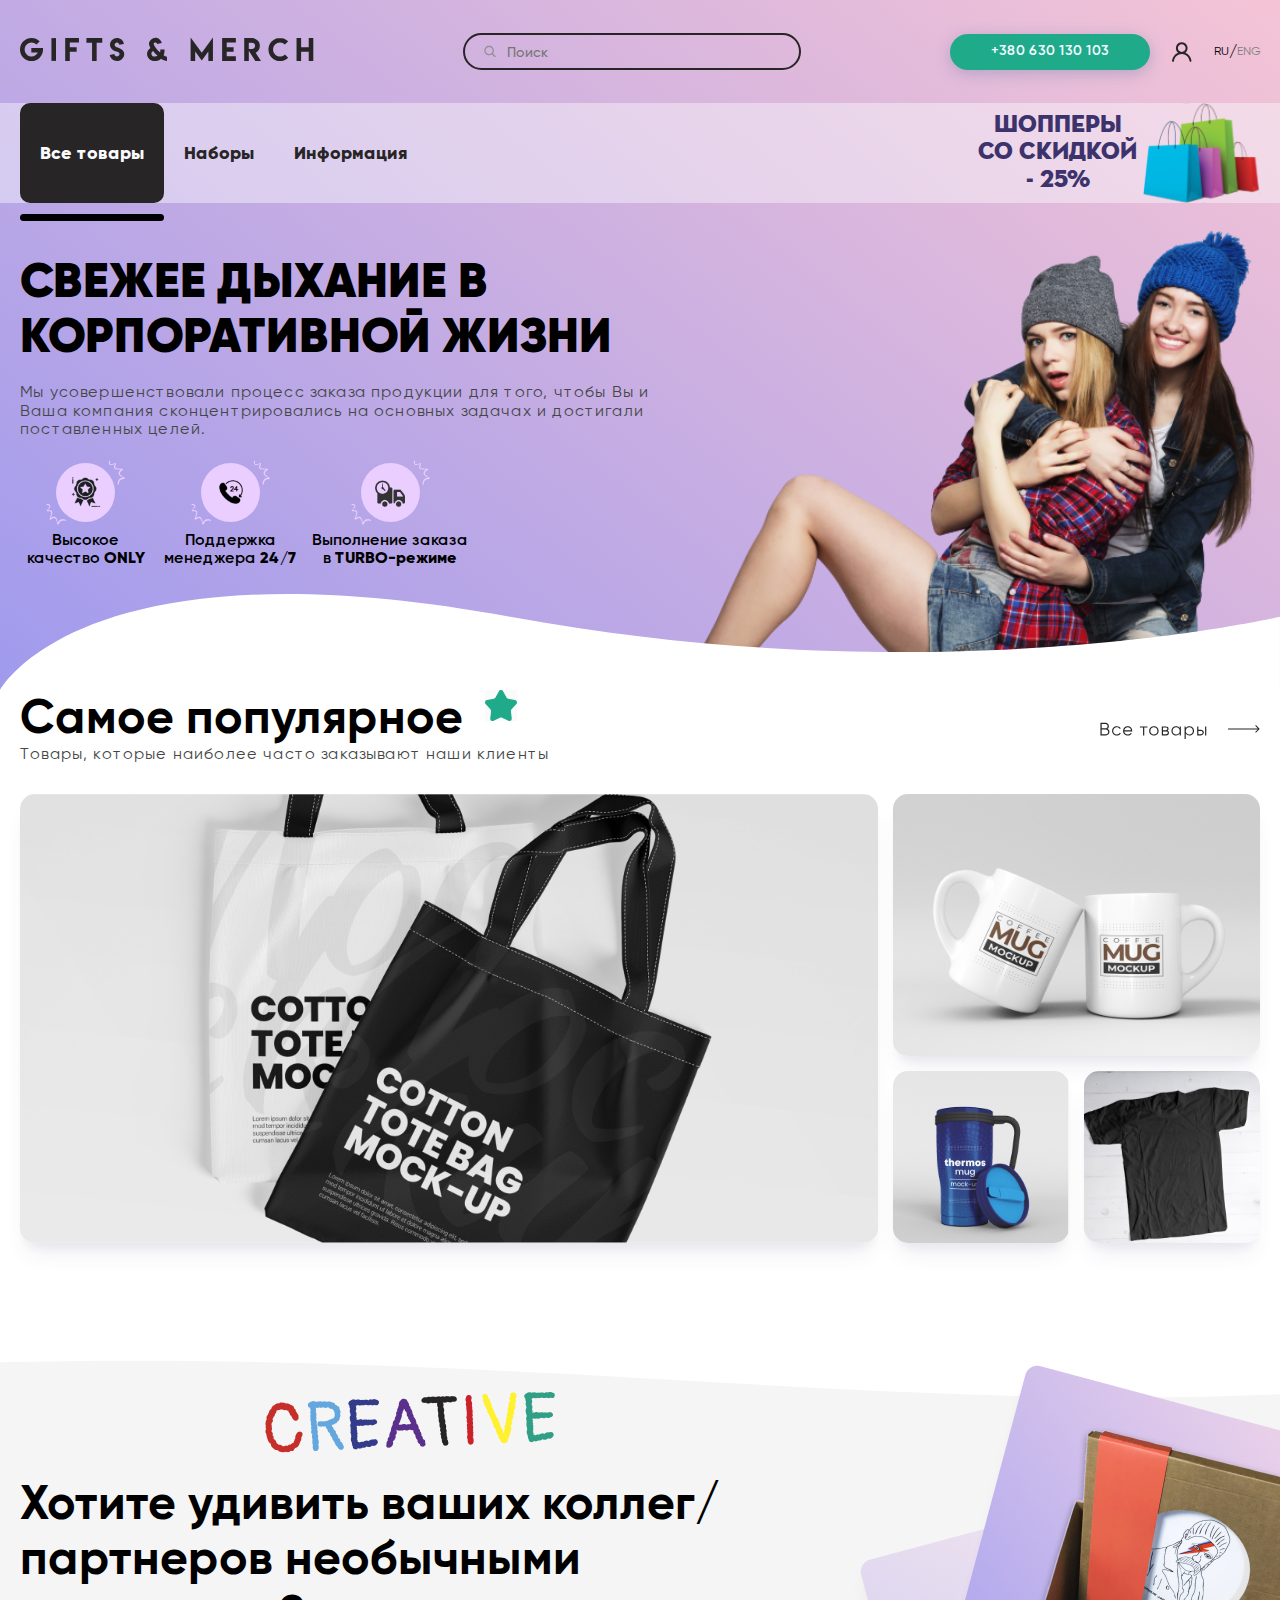
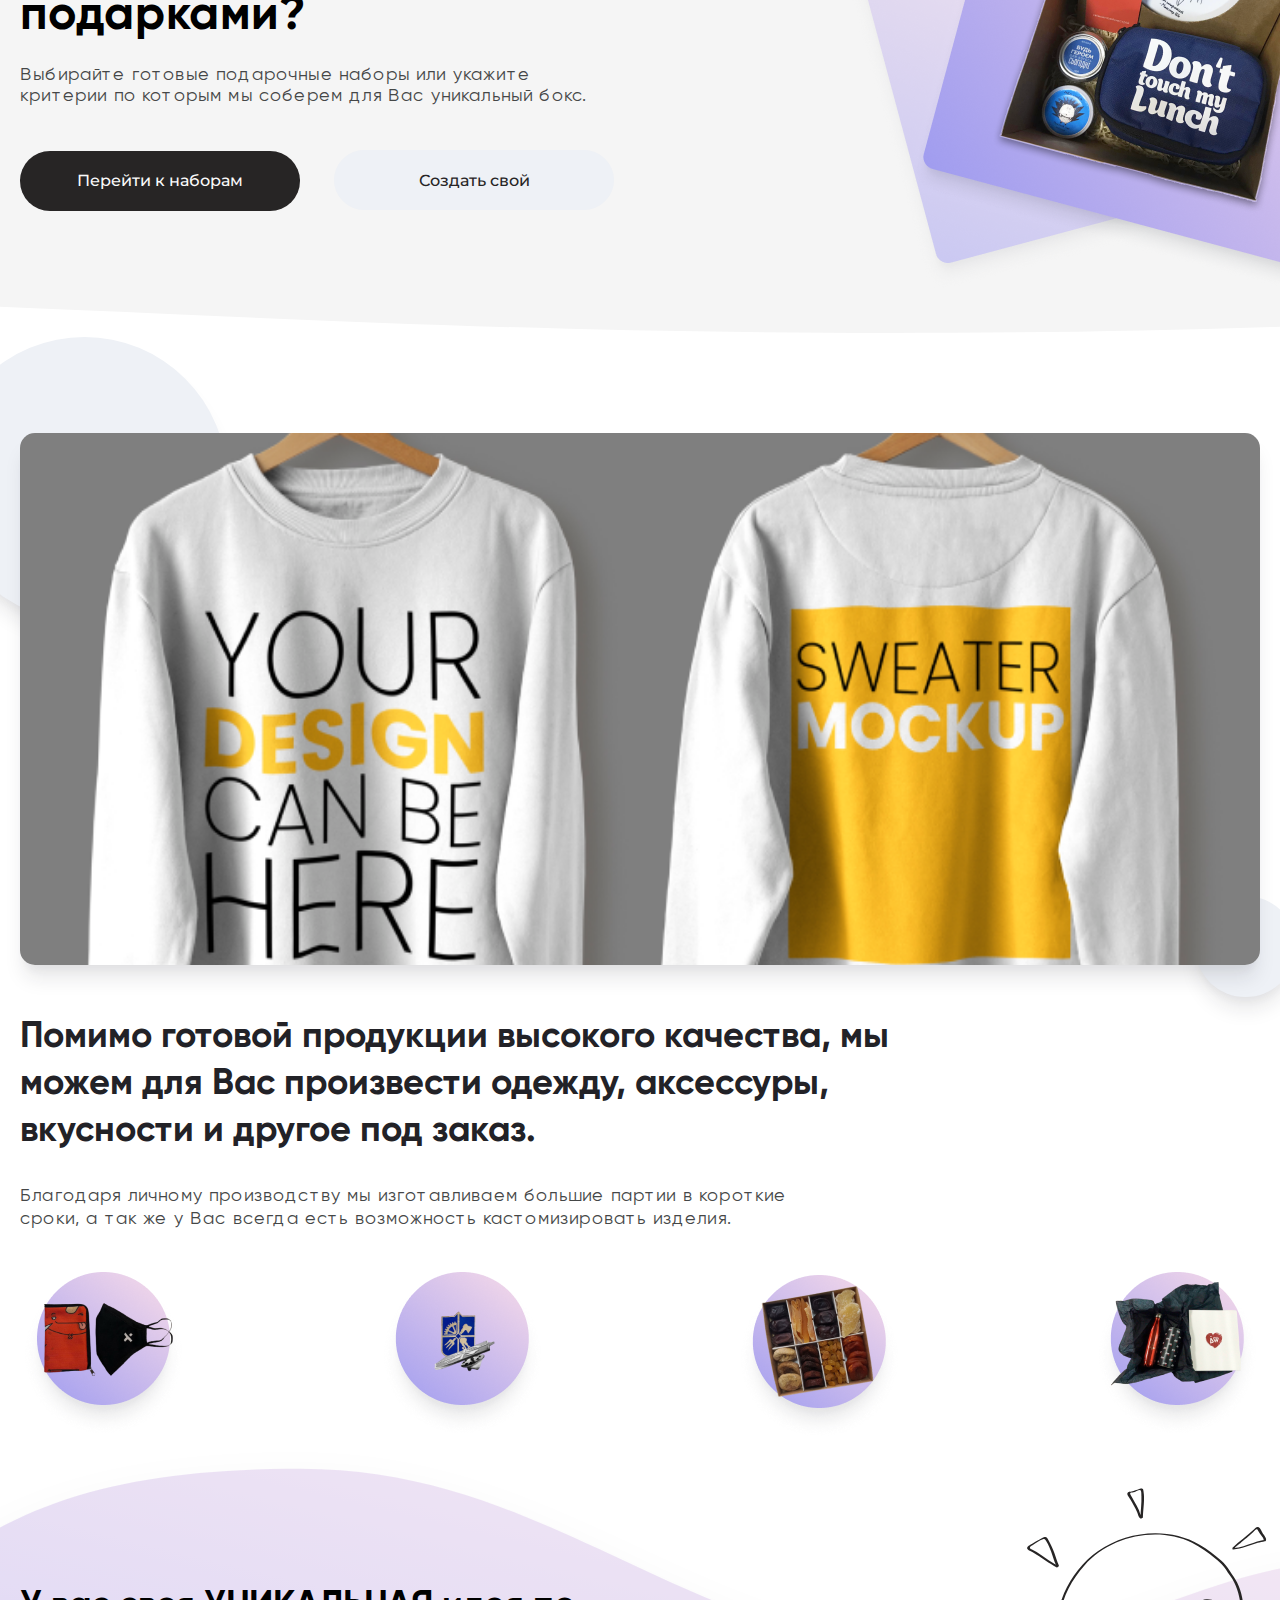
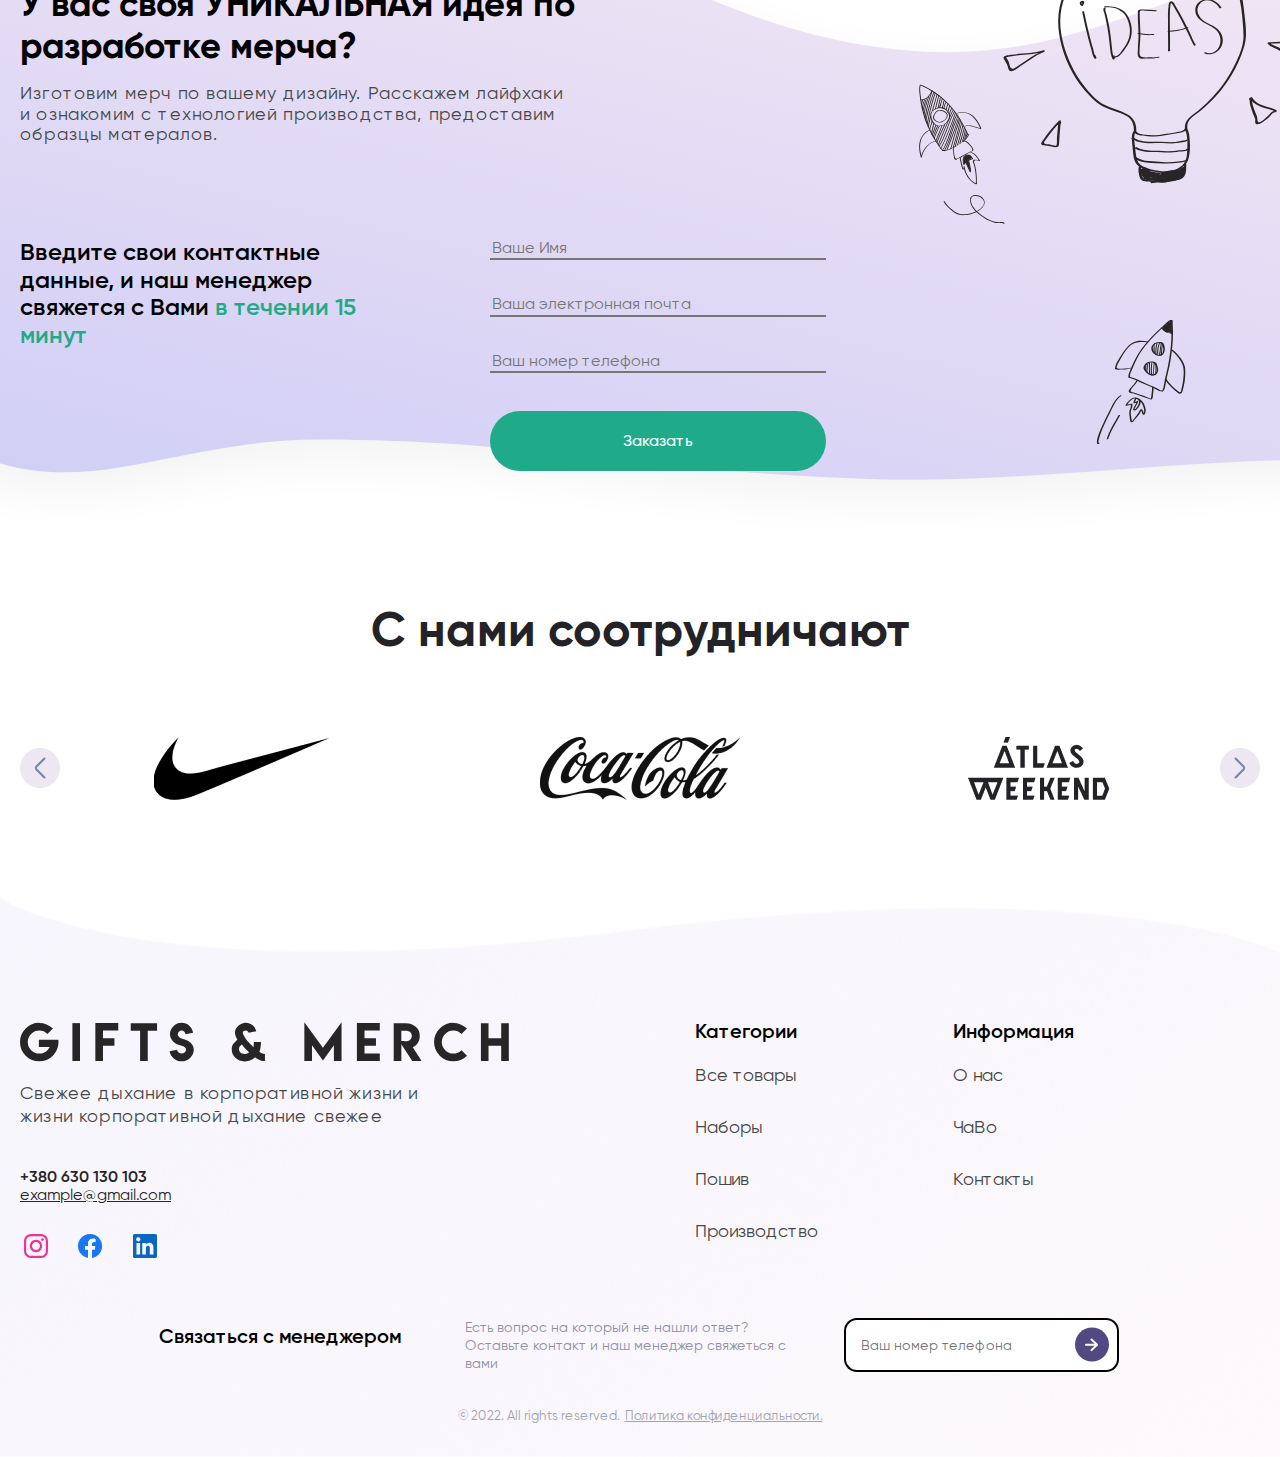
==== commit fca8b7c0: "added slider" ====
--- a/index.html
+++ b/index.html
@@ -248,7 +248,9 @@
       <div class="swiper brands-section__block">
 
         <button class="brands-next-btn brands-section__btn" type="button"></button>
-        <ul class="swiper-wriper brands-section__list ">
+        <button class="brands-prev-btn brands-section__btn " type="button"></button>
+
+        <ul class="swiper-wrapper brands-section__list ">
           <li class="swiper-slide brands-section__item "><img src="./images/logo/Logo_NIKE 1.png" alt=""></li>
           <li class="swiper-slide brands-section__item"><img src="./images/logo/Coca-Cola_logo 1.png" alt=""></li>
           <li class="swiper-slide brands-section__item swiper-slide"><img src="./images/logo/Group 6.png" alt=""></li>
@@ -256,8 +258,6 @@
           <li class="swiper-slide brands-section__item"><img src="./images/logo/logo-white 1.png" alt=""></li>
           <li class="swiper-slide brands-section__item "><img src="./images/logo/logo-adidas.png" alt=""></li>
         </ul>
-        <button class="brands-prev-btn brands-section__btn " type="button"></button>
-
       </div>
 
     </section>
--- a/css/main.css
+++ b/css/main.css
@@ -963,14 +963,16 @@
 .brands-section__block {
   display: flex;
   justify-content: space-between;
-  width: 100%;
   margin-top: 78px;
+  padding: 0 82px;
 }
 
 .brands-section__btn {
+  position: absolute;
+  align-self: center;
+  z-index: 2;
   width: 40px;
   height: 40px;
-  margin-top: 16px;
   cursor: pointer;
   background: url('../images/icons/next.png');
   background-repeat: no-repeat;
@@ -978,33 +980,35 @@
   border-style: none;
 }
 
-.brands-section__btn:first-child {
+.brands-next-btn {
+  left: 0;
   transform: scale(-1, 1);
 }
 
+.brands-prev-btn {
+  right: 0;
+}
+
 .brands-section__list {
   display: flex;
-  justify-content: space-between;
-  width: 100%;
-  margin: 0 42px;
+  height: auto;
+  margin: 0;
   padding: 0;
   list-style: none;
 }
 
 .brands-section__item {
+  display: flex;
+  align-items: center;
+  justify-content: center;
+  height: 63px;
   padding: 0;
 }
 
 .brands-section__item img {
-  height: 63px;
-}
-
-.swiper-slide {
-  width: auto;
-}
-
-.brands-section__item:last-child {
-  display: none;
+  max-width: 100%;
+  max-height: 100%;
+  object-fit: contain;
 }
 
 /* стили вовросов */
@@ -2210,10 +2214,6 @@
 
   .options__text {
     max-width: 65%;
-  }
-
-  .brands-section__item:nth-of-type(n + 4) {
-    display: none;
   }
 
   .questions {
@@ -2838,14 +2838,6 @@
     font-size: 28px;
   }
 
-  .brands-section__list {
-    justify-content: space-around;
-  }
-
-  .brands-section__item:nth-of-type(n + 3) {
-    display: none;
-  }
-
   .questions {
     margin-top: 80px;
   }
@@ -3371,21 +3363,13 @@
   }
 
   .brands-section__block {
-    align-items: center;
     margin-top: 42px;
-  }
-
-  .brands-section__btn {
-    margin-top: 0;
-  }
-
-  .brands-section__list {
-    margin: 0;
-  }
-
-  .brands-section__item img {
-    width: 111px;
+    padding: 0;
+  }
+
+  .brands-section__item {
     height: 40px;
+    padding: 0 40px;
   }
 
   .contacts {
@@ -3589,576 +3573,577 @@
   .basket-modal__total-price {
     font-size: 22px;
   }
-
-  /* меньше 480px экран */
-
-  @media (width < 480px) {
-    .main-header {
-      min-height: 681px;
-    }
-
-    .main-header--min-height {
-      min-height: 0;
-    }
-
-    .menu {
-      min-height: 50px;
-    }
-
-    .menu__logo img {
-      height: 10px;
-    }
-
-    .menu__burger {
-      width: 24px;
-      height: 24px;
-      background-size: 100%;
-    }
-
-    .intro__section {
-      display: flex;
-      flex-direction: column;
-      width: 100%;
-    }
-
-    .intro__title {
-      width: auto;
-      margin-top: 33px;
-      font-size: 28px;
-      text-align: center;
-    }
-
-    .intro__title--big-margin {
-      font-size: 24px;
-    }
-
-    .intro__sub-title {
-      margin-top: 14px;
-      margin-right: auto;
-      margin-left: auto;
-      font-size: 15px;
-      text-align: center;
-    }
-
-    .intro__preferences-item {
-      margin-top: 25px;
-    }
-
-    .intro__btns {
-      align-self: center;
-    }
-
-    .intro__btn-donebox {
-      margin-top: 300px;
-      margin-right: auto;
-      margin-left: auto;
-    }
-
-    .intro__createbox {
-      display: block;
-    }
-
-    .intro-content__image1 {
-      right: -150px;
-      bottom: 100px;
-      height: 350px;
-    }
-
-    .intro-content__image1--right {
-      right: -265px;
-      bottom: 90px;
-      height: 344px;
-    }
-
-    .intro-content__image2 {
-      right: -20px;
-      bottom: 100px;
-      height: 200px;
-    }
-
-    .intro__wave {
-      left: -250px;
-      width: 1500px;
-      transform: scaleX(-1);
-    }
-
-    .intro__wave--higher {
-      bottom: 0;
-      left: -150px;
-      width: 1671px;
-      height: 117px;
-    }
-
-    .intro__section--width {
-      min-width: auto;
-    }
-
-    .intro-content__image1--info {
-      right: auto;
-      bottom: 30px;
-      left: auto;
-      transform: scale(0.8);
-    }
-
-    .cards__subtitle {
-      margin-right: auto;
-      margin-left: auto;
-    }
-
-    .cards__list {
-      margin-top: 10px;
-    }
-
-    .cards__item {
-      width: 100%;
-      margin-bottom: 20px;
-    }
-
-    .cards__info {
-      padding: 11.1px 10.3px 6px 17.8px;
-    }
-
-    .cards__name {
-      font-size: 17.8px;
-    }
-
-    .cards__overview {
-      padding-top: 8.9px;
-      font-size: 8.9px;
-    }
-
-    .cards__color {
-      padding-top: 12.4px;
-    }
-
-    .cards__color-item {
-      margin-right: 3.4px;
-      margin-left: 3.4px;
-    }
-
-    .cards__color-btn {
-      width: 17.8px;
-      height: 17.8px;
-    }
-
-    .cards__purchase {
-      margin-top: 32.6px;
-    }
-
-    .cards__price {
-      font-size: 17.8px;
-    }
-
-    .cards__buy {
-      width: 47px;
-      height: 47px;
-      background-size: 47.5px;
-    }
-
-    .advantages--collumn {
-      margin-top: 0;
-    }
-
-    .main__form-block {
-      margin-top: 80px;
-    }
-
-    .form-block__contact-us {
-      align-items: center;
-      padding-right: 20px;
-    }
-
-    .form-block__title {
-      width: 156px;
-      height: 45px;
-    }
-
-    .form-block__subtitle {
-      margin-top: 16px;
-      font-size: 24px;
-      text-align: center;
-    }
-
-    .form-block__text {
-      font-size: 15px;
-      text-align: center;
-    }
-
-    .form {
-      align-items: center;
-      justify-content: center;
-      margin-top: 40px;
-    }
-
-    .form__text {
-      min-width: 278px;
-      padding-right: 0;
-      font-size: 20px;
-      text-align: center;
-    }
-
-    .form__data {
-      width: 100%;
-      max-width: 100%;
-      margin-top: 40px;
-      margin-left: auto;
-    }
-
-    .form__input {
-      width: 100%;
-    }
-
-    .form__btn {
-      max-width: 100%;
-    }
-
-    .form-block__picture {
-      margin-top: 40px;
-    }
-
-    .form-block__img img {
-      right: 0;
-      width: 100%;
-    }
-
-    .main__form-block--gradient {
-      margin-top: 28px;
-      background-position: 50% 20%;
-      background-size: 100%;
-    }
-
-    .form-block__contact-us--margin-top {
-      margin-top: 250px;
-    }
-
-    .from-block__rocket1 {
-      top: 165px;
-      right: -20px;
-    }
-
-    .from-block__rocket2 {
-      top: 170px;
-      left: -50px;
-    }
-
-    .form-block__subtitle--less-fontsize {
-      min-height: 93px;
-    }
-
-    .form-block__text--less-margin {
-      min-height: 95px;
-    }
-
-    .form--more-margin {
-      margin-top: 60px;
-    }
-
-    .form__data--inline {
-      margin-left: 0;
-    }
-
-    .options__section {
-      margin-top: 24px;
-      text-align: center;
-    }
-
-    .options__title {
-      max-width: 100%;
-      font-size: 20px;
-    }
-
-    .options__text {
-      max-width: 100%;
-      font-size: 15px;
-    }
-
-    .options__item img {
-      width: 65px;
-    }
-
-    .brands-section {
-      display: flex;
-      flex-direction: column;
-      align-items: center;
-      height: 345px;
-      margin-top: 78px;
-    }
-
-    .brands-section__title {
-      font-size: 24px;
-    }
-
-    .brands-section__block {
-      flex-direction: column;
-      height: 100%;
-      margin-top: 21px;
-    }
-
-    .brands-section__btn:first-child {
-      transform: rotate(-90deg);
-    }
-
-    .brands-section__btn:last-child {
-      transform: rotate(90deg);
-    }
-
-    .brands-section__list {
-      flex-direction: column;
-      align-items: center;
-      height: calc(100% - 80px);
-    }
-
-    .questions__list {
-      margin-top: 52px;
-    }
-
-    .questions__title {
-      font-size: 28px;
-    }
-
-    .questions__subtitle {
-      margin-right: auto;
-      margin-left: auto;
-      font-size: 24px;
-    }
-
-    .contacts__section {
-      margin-right: 0;
-    }
-
-    .contacts__title {
-      font-size: 28px;
-      text-align: center;
-    }
-
-    .contacts__title--bg {
-      width: 100%;
-      line-height: 34px;
-      background-position: 85% 50%;
-    }
-
-    .contacts__social {
-      margin-top: 47px;
-    }
-
-    .contacts__mail,
-    .contacts__tel {
-      font-size: 24px;
-      text-align: center;
-    }
-
-    .contact__list {
-      justify-content: center;
-      margin-top: 13px;
-    }
-
-    .contacts__item {
-      width: 24px;
-      height: 24px;
-      margin-right: 20px;
-    }
-
-    .contacts__item:last-child {
-      margin-right: 0;
-    }
-
-    .contacts__link img {
-      width: 100%;
-      height: 100%;
-    }
-
-    .contacts__section--form {
-      margin-top: 60px;
-    }
-
-    .contacts__form {
-      margin-top: 20px;
-    }
-
-    .footer--small-margin {
-      margin-top: 9px;
-    }
-
-    .footer__main-container {
-      padding-top: 92px;
-    }
-
-    .footer-logo {
-      margin-left: auto;
-    }
-
-    .footer__contact-text {
-      max-width: 281px;
-      margin-top: 11px;
-      font-size: 12px;
-      letter-spacing: 0.78px;
-      text-align: center;
-    }
-
-    .footer__social {
-      top: 372px;
-      flex-direction: column;
-    }
-
-    .footer__social-contacts {
-      display: flex;
-      flex-direction: column;
-      align-items: center;
-    }
-
-    .footer__contact-list {
-      width: 171px;
-      margin-top: 41px;
-    }
-
-    .footer__contact-item {
-      margin-right: auto;
-      margin-left: auto;
-    }
-
-    .footer__categories {
-      width: auto;
-      margin-right: auto;
-    }
-
-    .footer__info {
-      width: auto;
-    }
-
-    .footer__manager {
-      display: flex;
-      flex-direction: column;
-      align-items: center;
-      margin-top: 193px;
-      margin-right: auto;
-      margin-left: auto;
-    }
-
-    .footer__manager-text {
-      max-width: 249px;
-      margin-right: auto;
-      margin-left: auto;
-      font-size: 12px;
-      text-align: center;
-    }
-
-    .footer__manager-tel {
-      margin-top: 8px;
-    }
-
-    .footer__politic {
-      flex-direction: column;
-      align-items: center;
-      margin-top: 33px;
-      padding-bottom: 23px;
-    }
-
-    .footer__politic-link {
-      margin-top: 3px;
-      margin-left: 0;
-    }
-
-    .card-modal__box {
-      width: 280px;
-    }
-
-    .card-modal__main-container {
-      width: calc(100% - 20px);
-      height: calc(100% - 20px);
-      margin: 10px;
-    }
-
-    .card-modal__main-img {
-      height: 157px;
-    }
-
-    .card-modal__mini-img {
-      display: none;
-    }
-
-    .card-modal__info-section {
-      margin-top: 15px;
-    }
-
-    .card-modal__price {
-      font-size: 16px;
-      align-self: center;
-    }
-
-    .card-modal__bio {
-      margin-top: 10px;
-      font-size: 12px;
-    }
-
-    .card-modal__table-name {
-      font-size: 15px;
-    }
-
-    .card-modal__btn {
-      margin-top: 22px;
-    }
-
-    .basket-modal__box {
-      width: 280px;
-    }
-
-    .basket-modal__content {
-      width: calc(100% - 20px);
-      height: calc(100% - 16px);
-      margin: 8px 10px;
-    }
-
-    .basket-modal__form {
-      width: 100%;
-    }
-
-    .basket-modal__input:not(:first-child) {
-      margin-top: 18px;
-    }
-
-    .basket-modal__input {
-      padding-bottom: 3px;
-      font-size: 12px;
-    }
-
-    .basket-modal__btn {
-      height: 47px;
-      margin-top: 18px;
-      font-size: 16px;
-    }
-
-    .basket-ellement {
-      flex-wrap: wrap;
-      margin-top: 28px;
-    }
-
-    .basket-ellement__name-block {
-      width: calc(100% - 63px);
-      max-width: 100%;
-      min-width: 0;
-    }
-
-    .basket-ellement__quantity {
-      margin-top: 5px;
-      margin-left: 63px;
-    }
-
-    .basket-ellement__price {
-      margin-top: 12px;
-      margin-left: auto;
-    }
-
-    .basket-modal__number {
-      font-size: 12px;
-    }
-
-    .basket-modal__total-price {
-      font-size: 18px;
-    }
-  }
-
-  .fw600 {
-    font-weight: 600;
+}
+
+/* меньше 480px экран */
+
+@media (width < 480px) {
+  .main-header {
+    min-height: 681px;
+  }
+
+  .main-header--min-height {
+    min-height: 0;
+  }
+
+  .menu {
+    min-height: 50px;
+  }
+
+  .menu__logo img {
+    height: 10px;
+  }
+
+  .menu__burger {
+    width: 24px;
+    height: 24px;
+    background-size: 100%;
+  }
+
+  .intro__section {
+    display: flex;
+    flex-direction: column;
+    width: 100%;
+  }
+
+  .intro__title {
+    width: auto;
+    margin-top: 33px;
+    font-size: 28px;
+    text-align: center;
+  }
+
+  .intro__title--big-margin {
+    font-size: 24px;
+  }
+
+  .intro__sub-title {
+    margin-top: 14px;
+    margin-right: auto;
+    margin-left: auto;
+    font-size: 15px;
+    text-align: center;
+  }
+
+  .intro__preferences-item {
+    margin-top: 25px;
+  }
+
+  .intro__btns {
+    align-self: center;
+  }
+
+  .intro__btn-donebox {
+    margin-top: 300px;
+    margin-right: auto;
+    margin-left: auto;
+  }
+
+  .intro__createbox {
+    display: block;
+  }
+
+  .intro-content__image1 {
+    right: -150px;
+    bottom: 100px;
+    height: 350px;
+  }
+
+  .intro-content__image1--right {
+    right: -265px;
+    bottom: 90px;
+    height: 344px;
+  }
+
+  .intro-content__image2 {
+    right: -20px;
+    bottom: 100px;
+    height: 200px;
+  }
+
+  .intro__wave {
+    left: -250px;
+    width: 1500px;
+    transform: scaleX(-1);
+  }
+
+  .intro__wave--higher {
+    bottom: 0;
+    left: -150px;
+    width: 1671px;
+    height: 117px;
+  }
+
+  .intro__section--width {
+    min-width: auto;
+  }
+
+  .intro-content__image1--info {
+    right: auto;
+    bottom: 30px;
+    left: auto;
+    transform: scale(0.8);
+  }
+
+  .cards__subtitle {
+    margin-right: auto;
+    margin-left: auto;
+  }
+
+  .cards__list {
+    margin-top: 10px;
+  }
+
+  .cards__item {
+    width: 100%;
+    margin-bottom: 20px;
+  }
+
+  .cards__info {
+    padding: 11.1px 10.3px 6px 17.8px;
+  }
+
+  .cards__name {
+    font-size: 17.8px;
+  }
+
+  .cards__overview {
+    padding-top: 8.9px;
+    font-size: 8.9px;
+  }
+
+  .cards__color {
+    padding-top: 12.4px;
+  }
+
+  .cards__color-item {
+    margin-right: 3.4px;
+    margin-left: 3.4px;
+  }
+
+  .cards__color-btn {
+    width: 17.8px;
+    height: 17.8px;
+  }
+
+  .cards__purchase {
+    margin-top: 32.6px;
+  }
+
+  .cards__price {
+    font-size: 17.8px;
+  }
+
+  .cards__buy {
+    width: 47px;
+    height: 47px;
+    background-size: 47.5px;
+  }
+
+  .advantages--collumn {
+    margin-top: 0;
+  }
+
+  .main__form-block {
+    margin-top: 80px;
+  }
+
+  .form-block__contact-us {
+    align-items: center;
+    padding-right: 20px;
+  }
+
+  .form-block__title {
+    width: 156px;
+    height: 45px;
+  }
+
+  .form-block__subtitle {
+    margin-top: 16px;
+    font-size: 24px;
+    text-align: center;
+  }
+
+  .form-block__text {
+    font-size: 15px;
+    text-align: center;
+  }
+
+  .form {
+    align-items: center;
+    justify-content: center;
+    margin-top: 40px;
+  }
+
+  .form__text {
+    min-width: 278px;
+    padding-right: 0;
+    font-size: 20px;
+    text-align: center;
+  }
+
+  .form__data {
+    width: 100%;
+    max-width: 100%;
+    margin-top: 40px;
+    margin-left: auto;
+  }
+
+  .form__input {
+    width: 100%;
+  }
+
+  .form__btn {
+    max-width: 100%;
+  }
+
+  .form-block__picture {
+    margin-top: 40px;
+  }
+
+  .form-block__img img {
+    right: 0;
+    width: 100%;
+  }
+
+  .main__form-block--gradient {
+    margin-top: 28px;
+    background-position: 50% 20%;
+    background-size: 100%;
+  }
+
+  .form-block__contact-us--margin-top {
+    margin-top: 250px;
+  }
+
+  .from-block__rocket1 {
+    top: 165px;
+    right: -20px;
+  }
+
+  .from-block__rocket2 {
+    top: 170px;
+    left: -50px;
+  }
+
+  .form-block__subtitle--less-fontsize {
+    min-height: 93px;
+  }
+
+  .form-block__text--less-margin {
+    min-height: 95px;
+  }
+
+  .form--more-margin {
+    margin-top: 60px;
+  }
+
+  .form__data--inline {
+    margin-left: 0;
+  }
+
+  .options__section {
+    margin-top: 24px;
+    text-align: center;
+  }
+
+  .options__title {
+    max-width: 100%;
+    font-size: 20px;
+  }
+
+  .options__text {
+    max-width: 100%;
+    font-size: 15px;
+  }
+
+  .options__item img {
+    width: 65px;
+  }
+
+  .brands-section {
+    display: flex;
+    flex-direction: column;
+    height: 345px;
+    margin-top: 78px;
+  }
+
+  .brands-section__title {
+    font-size: 24px;
+  }
+
+  .brands-section__block {
+    flex-direction: column;
+    justify-content: center;
+    margin: 21px 0 0;
+    padding: 40px 0;
+  }
+
+  .brands-section__list {
+    height: 100%;
+  }
+
+  .brands-section__btn:first-child {
+    transform: rotate(-90deg);
+  }
+
+  .brands-prev-btn {
+    right: auto;
+    bottom: 0;
+    transform: rotate(90deg);
+  }
+
+  .brands-next-btn {
+    top: 0;
+    left: auto;
+  }
+
+  .brands-section__item img {
+    height: 40px;
+  }
+
+  .questions__title {
+    font-size: 28px;
+  }
+
+  .questions__subtitle {
+    margin-right: auto;
+    margin-left: auto;
+    font-size: 24px;
+  }
+
+  .contacts__section {
+    margin-right: 0;
+  }
+
+  .contacts__title {
+    font-size: 28px;
+    text-align: center;
+  }
+
+  .contacts__title--bg {
+    width: 100%;
+    line-height: 34px;
+    background-position: 85% 50%;
+  }
+
+  .contacts__social {
+    margin-top: 47px;
+  }
+
+  .contacts__mail,
+  .contacts__tel {
+    font-size: 24px;
+    text-align: center;
+  }
+
+  .contact__list {
+    justify-content: center;
+    margin-top: 13px;
+  }
+
+  .contacts__item {
+    width: 24px;
+    height: 24px;
+    margin-right: 20px;
+  }
+
+  .contacts__item:last-child {
+    margin-right: 0;
+  }
+
+  .contacts__link img {
+    width: 100%;
+    height: 100%;
+  }
+
+  .contacts__section--form {
+    margin-top: 60px;
+  }
+
+  .contacts__form {
+    margin-top: 20px;
+  }
+
+  .footer--small-margin {
+    margin-top: 9px;
+  }
+
+  .footer__main-container {
+    padding-top: 92px;
+  }
+
+  .footer-logo {
+    margin-left: auto;
+  }
+
+  .footer__contact-text {
+    max-width: 281px;
+    margin-top: 11px;
+    font-size: 12px;
+    letter-spacing: 0.78px;
+    text-align: center;
+  }
+
+  .footer__social {
+    top: 372px;
+    flex-direction: column;
+  }
+
+  .footer__social-contacts {
+    display: flex;
+    flex-direction: column;
+    align-items: center;
+  }
+
+  .footer__contact-list {
+    width: 171px;
+    margin-top: 41px;
+  }
+
+  .footer__contact-item {
+    margin-right: auto;
+    margin-left: auto;
+  }
+
+  .footer__categories {
+    width: auto;
+    margin-right: auto;
+  }
+
+  .footer__info {
+    width: auto;
+  }
+
+  .footer__manager {
+    display: flex;
+    flex-direction: column;
+    align-items: center;
+    margin-top: 193px;
+    margin-right: auto;
+    margin-left: auto;
+  }
+
+  .footer__manager-text {
+    max-width: 249px;
+    margin-right: auto;
+    margin-left: auto;
+    font-size: 12px;
+    text-align: center;
+  }
+
+  .footer__manager-tel {
+    margin-top: 8px;
+  }
+
+  .footer__politic {
+    flex-direction: column;
+    align-items: center;
+    margin-top: 33px;
+    padding-bottom: 23px;
+  }
+
+  .footer__politic-link {
+    margin-top: 3px;
+    margin-left: 0;
+  }
+
+  .card-modal__box {
+    width: 280px;
+  }
+
+  .card-modal__main-container {
+    width: calc(100% - 20px);
+    height: calc(100% - 20px);
+    margin: 10px;
+  }
+
+  .card-modal__main-img {
+    height: 157px;
+  }
+
+  .card-modal__mini-img {
+    display: none;
+  }
+
+  .card-modal__info-section {
+    margin-top: 15px;
+  }
+
+  .card-modal__price {
+    font-size: 16px;
+    align-self: center;
+  }
+
+  .card-modal__bio {
+    margin-top: 10px;
+    font-size: 12px;
+  }
+
+  .card-modal__table-name {
+    font-size: 15px;
+  }
+
+  .card-modal__btn {
+    margin-top: 22px;
+  }
+
+  .basket-modal__box {
+    width: 280px;
+  }
+
+  .basket-modal__content {
+    width: calc(100% - 20px);
+    height: calc(100% - 16px);
+    margin: 8px 10px;
+  }
+
+  .basket-modal__form {
+    width: 100%;
+  }
+
+  .basket-modal__input:not(:first-child) {
+    margin-top: 18px;
+  }
+
+  .basket-modal__input {
+    padding-bottom: 3px;
+    font-size: 12px;
+  }
+
+  .basket-modal__btn {
+    height: 47px;
+    margin-top: 18px;
+    font-size: 16px;
+  }
+
+  .basket-ellement {
+    flex-wrap: wrap;
+    margin-top: 28px;
+  }
+
+  .basket-ellement__name-block {
+    width: calc(100% - 63px);
+    max-width: 100%;
+    min-width: 0;
+  }
+
+  .basket-ellement__quantity {
+    margin-top: 5px;
+    margin-left: 63px;
+  }
+
+  .basket-ellement__price {
+    margin-top: 12px;
+    margin-left: auto;
+  }
+
+  .basket-modal__number {
+    font-size: 12px;
+  }
+
+  .basket-modal__total-price {
+    font-size: 18px;
   }
 
   .order-success {
@@ -4176,6 +4161,10 @@
     font-size: 16px;
     line-height: 20px;
   }
+}
+
+.fw600 {
+  font-weight: 600;
 }
 
 .set__color-btn--active {
